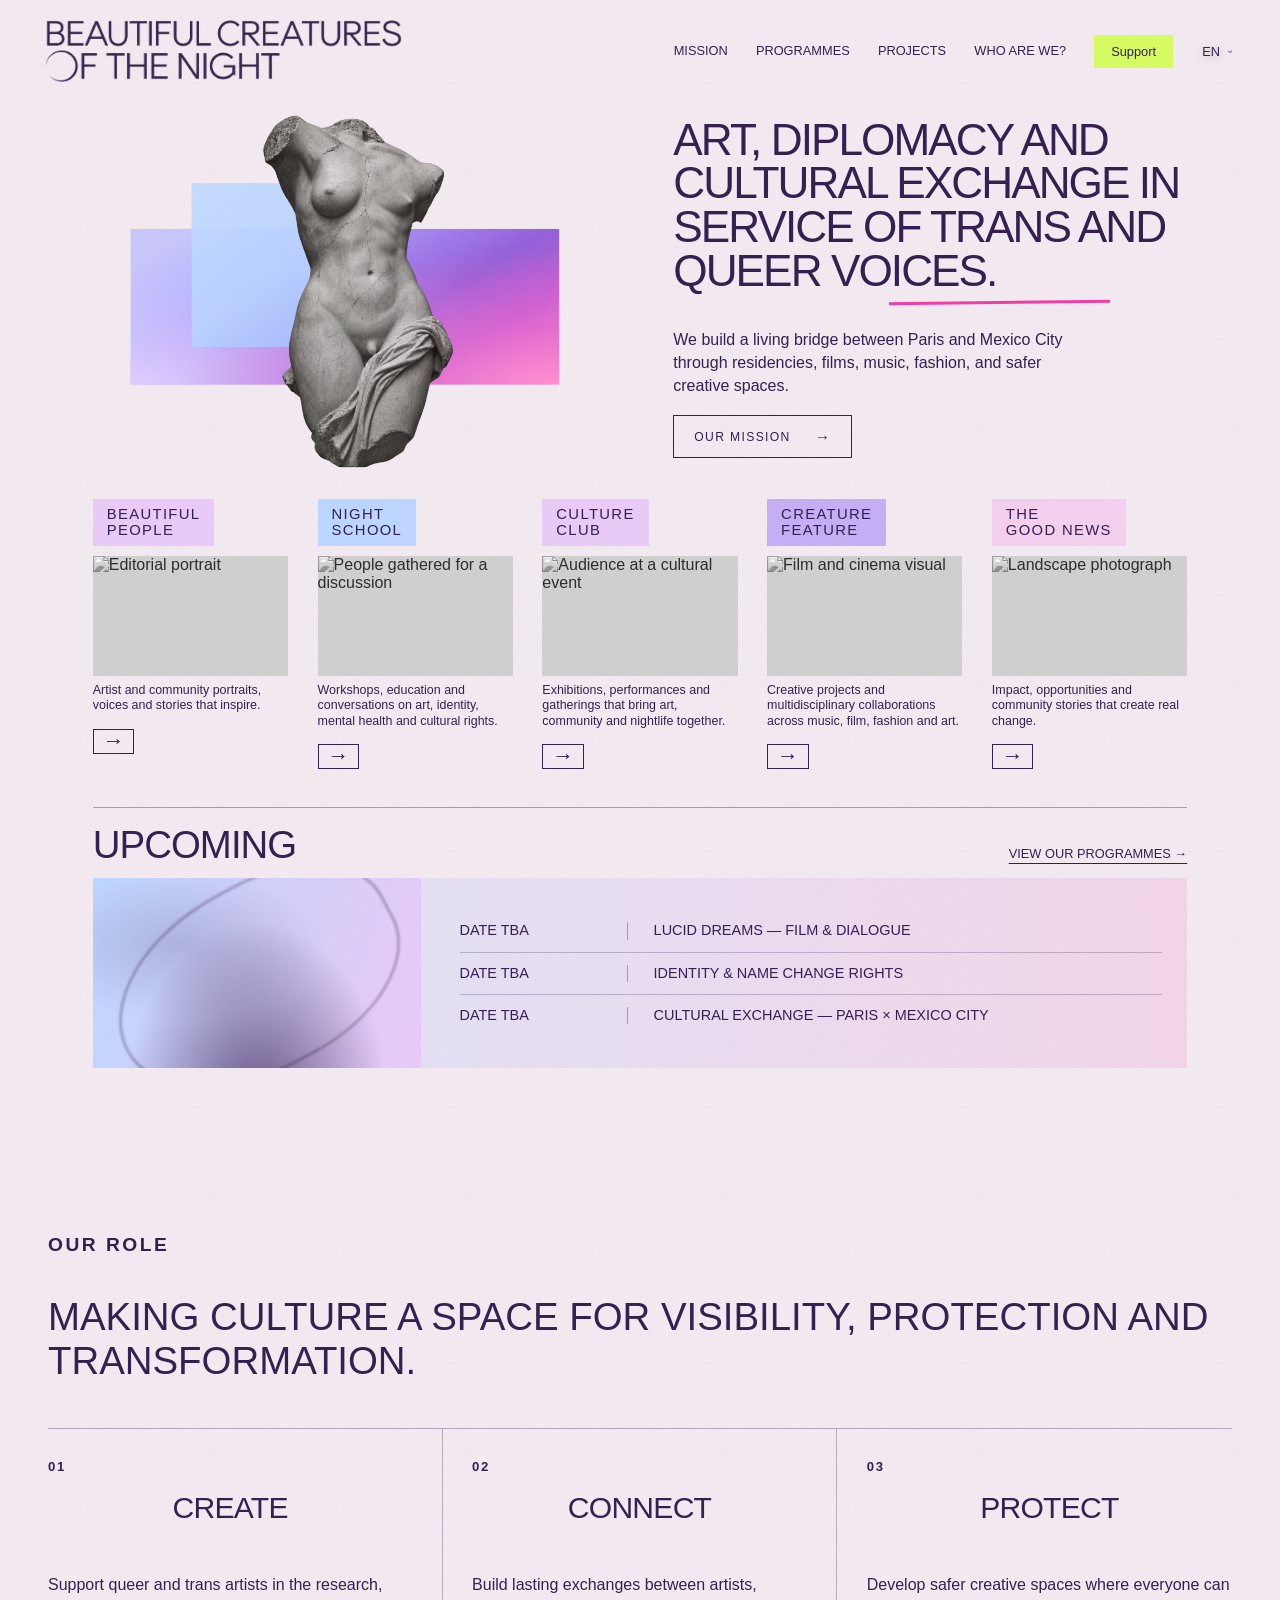
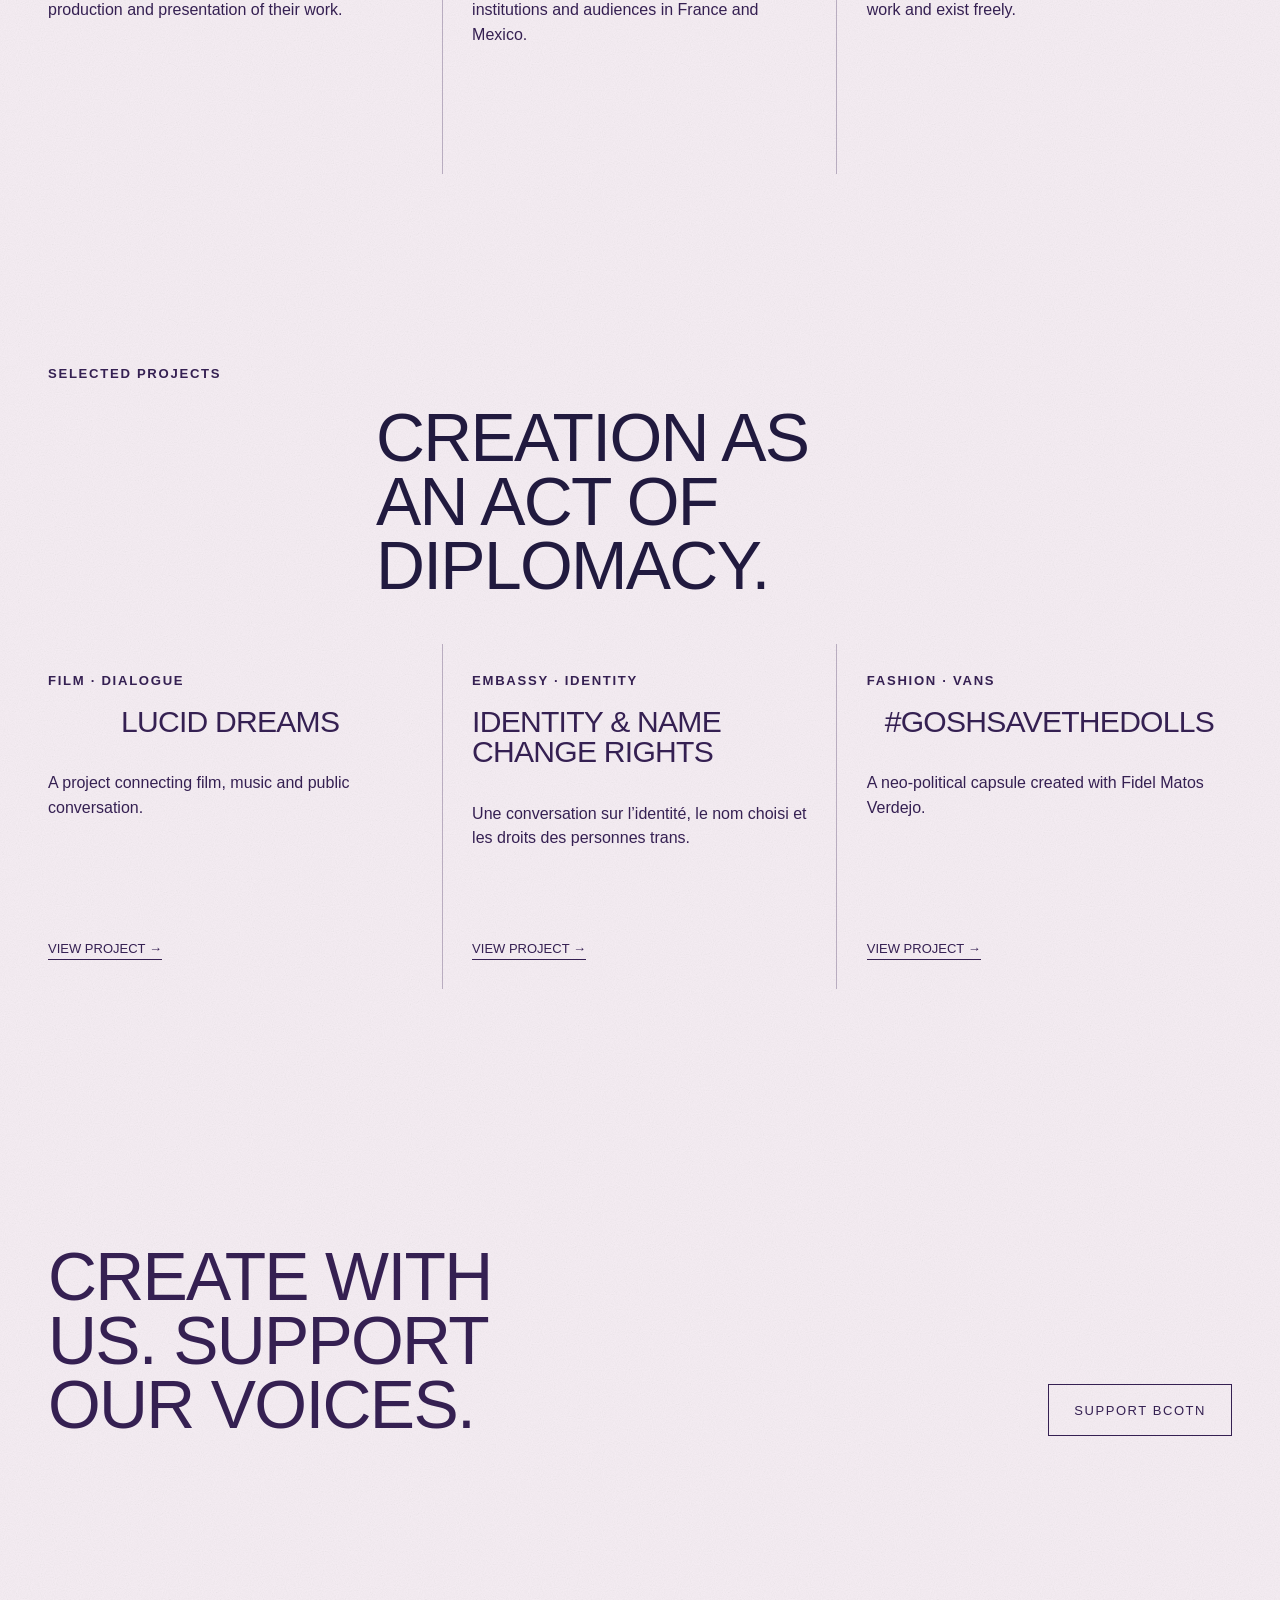
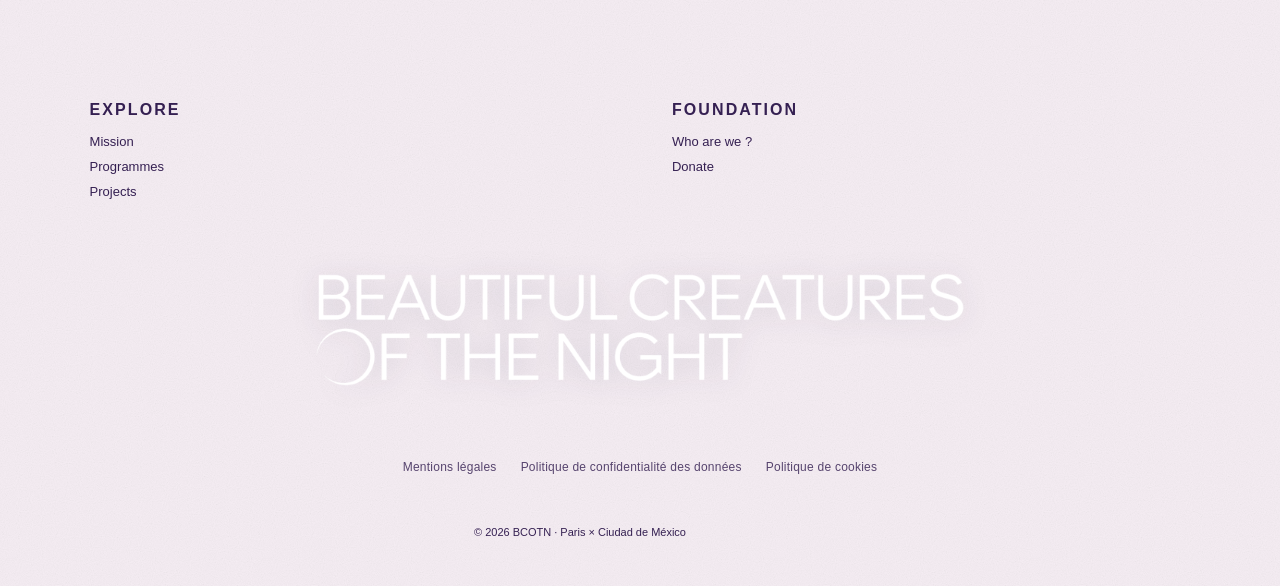
==== index.html @ 4aff0094 "Cache-bust corrected language switcher: index.html" ====
<!doctype html>
<html lang="en">
  <head>
    <meta charset="utf-8" />
    <meta name="viewport" content="width=device-width,initial-scale=1" />
    <title>Beautiful Creatures Of The Night</title>
    <meta
      name="description"
      content="Association culturelle internationale entre Paris et Ciudad de México."
    />
    <link rel="preconnect" href="https://fonts.googleapis.com" />
    <link rel="preconnect" href="https://fonts.gstatic.com" crossorigin />
    <link
      href="https://fonts.googleapis.com/css2?family=Fraunces:opsz,wght@9..144,400;9..144,500&family=Manrope:wght@400;600;700;800&display=swap"
      rel="stylesheet"
    />
    <link rel="stylesheet" href="/style-v3.css" />
    <link rel="stylesheet" href="/header-v4.css" />
    <link rel="stylesheet" href="/layout-v5.css" />
    <link rel="stylesheet" href="/mobile-menu-v10.css" />
    <link rel="stylesheet" href="/mobile-fit-v11.css?v=27" />
    <link rel="stylesheet" href="/typography-v16.css" />
    <link rel="stylesheet" href="/nav-layout-v19.css?v=27" />
    <link rel="stylesheet" href="/hero-type-v20.css" />
    <link rel="stylesheet" href="/selected-serif-v21.css" />
    <link rel="stylesheet" href="/layout-motion-v22.css" />
  <link rel="stylesheet" href="/type-system-v28.css?v=28" /><link rel="stylesheet" href="/responsive-header-v30.css?v=30" /><link rel="stylesheet" href="/institutional-header-v33.css?v=33" /><link rel="stylesheet" href="/final-header-v34.css?v=34" /><link rel="stylesheet" href="/home-halo-v35.css?v=35" /><link rel="stylesheet" href="/identity-v36.css?v=36" /><link rel="stylesheet" href="/pastel-direction-v37.css?v=83" /><link rel="stylesheet" href="/simple-type-v39.css?v=44" />  <link rel="stylesheet" href="/premium-system-v84.css?v=88" />
  <link rel="stylesheet" href="/bcotn-final-unity-v89.css?v=103" /><link rel="stylesheet" href="/homepage-reference-v104.css?v=107" /><link rel="stylesheet" href="/bcotn-home-editorial-v109.css?v=109" />  <link rel="stylesheet" href="/bcotn-shared-reference-v111.css?v=119" />
  </head>
  <body class="page-home">
    <header class="site-header" id="site-content">
      <div class="header-shell">
        <div class="header-top">
          <div class="header-actions">
            <a class="donate header-support" href="/soutenir/">Soutenir</a>
            <div class="language-mount"></div>
          </div>
        </div>
        <div class="header-identity">
          <button class="menu-button" type="button" aria-label="Ouvrir le menu" aria-controls="mobile-menu" aria-expanded="false"><span></span><span></span><span></span></button>
          <a class="brand" href="/" aria-label="Beautiful Creatures Of The Night"><img src="/bcotn-official-logo-v41.png?v=41" alt="Beautiful Creatures Of The Night"></a>
        </div>
        <nav class="links" aria-label="Navigation principale">
          <a href="/mission/">Mission</a>
          <a href="/programmes/">Programmes</a>
          <a href="/projects/">Projets</a>
          <a href="/association/">Who are we?</a>
          <a class="support-nav" href="/soutenir/">Support</a>
        </nav>
      </div>
    </header>
    <nav class="mobile-panel" id="mobile-menu" aria-label="Navigation mobile">
      <a href="/mission/">Mission</a>
      <a href="/programmes/">Programmes</a>
      <a href="/projects/">Projets</a>
      <a href="/association/">Who are we?</a>
      <a class="mobile-support" href="/soutenir/">Soutenir</a>
    </nav>
    <main>
      <section class="hero home-hero">
        <div class="home-hero-visual" aria-hidden="true">
          <img src="/bcotn-torso-original-v101.png" alt="" />
        </div>
        <div class="hero-inner">
          <h1>Art, diplomacy and cultural exchange in service of trans and queer voices.</h1>
          <p>We build a living bridge between Paris and Mexico City through residencies, films, music, fashion, and safer creative spaces.</p>
          <div class="hero-actions"><a class="button" href="/mission/">Our mission <span aria-hidden="true">→</span></a></div>
        </div>
      </section>
      <!-- Editorial homepage features: visual links, not new programme claims -->
      <section class="bcotn-editorial-home" aria-label="Explore Beautiful Creatures Of The Night">
        <div class="bcotn-editorial-grid">
          <article class="bcotn-feature">
            <h2>Beautiful<br>People</h2>
            <img class="bcotn-feature-image" src="https://images.unsplash.com/photo-1534528741775-53994a69daeb?w=800&auto=format&fit=crop&q=85" alt="Editorial portrait" loading="lazy">
            <p>Artist and community portraits, voices and stories that inspire.</p>
            <a class="bcotn-arrow" href="/association/" aria-label="Explore Beautiful People">→</a>
          </article>
          <article class="bcotn-feature">
            <h2>Night<br>School</h2>
            <img class="bcotn-feature-image" src="https://images.unsplash.com/photo-1528605248644-14dd04022da1?w=800&auto=format&fit=crop&q=85" alt="People gathered for a discussion" loading="lazy">
            <p>Workshops, education and conversations on art, identity, mental health and cultural rights.</p>
            <a class="bcotn-arrow" href="/programmes/" aria-label="Explore Night School">→</a>
          </article>
          <article class="bcotn-feature">
            <h2>Culture<br>Club</h2>
            <img class="bcotn-feature-image" src="https://images.unsplash.com/photo-1492684223066-81342ee5ff30?w=800&auto=format&fit=crop&q=85" alt="Audience at a cultural event" loading="lazy">
            <p>Exhibitions, performances and gatherings that bring art, community and nightlife together.</p>
            <a class="bcotn-arrow" href="/programmes/" aria-label="Explore Culture Club">→</a>
          </article>
          <article class="bcotn-feature">
            <h2>Creature<br>Feature</h2>
            <img class="bcotn-feature-image" src="https://images.unsplash.com/photo-1485846234645-a62644f84728?w=800&auto=format&fit=crop&q=85" alt="Film and cinema visual" loading="lazy">
            <p>Creative projects and multidisciplinary collaborations across music, film, fashion and art.</p>
            <a class="bcotn-arrow" href="/projects/" aria-label="Explore Creature Feature">→</a>
          </article>
          <article class="bcotn-feature">
            <h2>The<br>Good News</h2>
            <img class="bcotn-feature-image" src="https://images.unsplash.com/photo-1500534623283-312aade485b7?w=800&auto=format&fit=crop&q=85" alt="Landscape photograph" loading="lazy">
            <p>Impact, opportunities and community stories that create real change.</p>
            <a class="bcotn-arrow" href="/mission/" aria-label="Explore The Good News">→</a>
          </article>
        </div>
        <!-- No unconfirmed event dates are published as factual calendar entries. -->
        <section class="bcotn-upcoming" aria-label="Upcoming calendar">
          <div class="bcotn-upcoming-header">
            <h2>Upcoming</h2>
            <a href="/programmes/">View our programmes →</a>
          </div>
          <div class="bcotn-upcoming-body">
            <div class="bcotn-upcoming-art" role="img" aria-label="Abstract lavender and blue editorial artwork"></div>
            <div class="bcotn-upcoming-list">
              <div class="bcotn-upcoming-row"><span class="bcotn-upcoming-date">Date TBA</span><span>Lucid Dreams — Film &amp; Dialogue</span></div>
              <div class="bcotn-upcoming-row"><span class="bcotn-upcoming-date">Date TBA</span><span>Identity &amp; Name Change Rights</span></div>
              <div class="bcotn-upcoming-row"><span class="bcotn-upcoming-date">Date TBA</span><span>Cultural Exchange — Paris × Mexico City</span></div>
            </div>
          </div>
        </section>
      </section>
      <section class="section alt" id="journal">
        <div class="wrap">
          <div class="kicker">Our role</div>
          <p class="intro">Making culture a space for visibility, protection and transformation.</p>
          <div class="grid">
            <article class="card">
              <span class="num">01</span>
              <h2>Create</h2>
              <p>Support queer and trans artists in the research, production and presentation of their work.</p>
            </article>
            <article class="card">
              <span class="num">02</span>
              <h2>Connect</h2>
              <p>Build lasting exchanges between artists, institutions and audiences in France and Mexico.</p>
            </article>
            <article class="card">
              <span class="num">03</span>
              <h2>Protect</h2>
              <p>Develop safer creative spaces where everyone can work and exist freely.</p>
            </article>
          </div>
        </div>
      </section>
      <section class="section">
        <div class="wrap">
          <div class="kicker">Projets sélectionnés</div>
          <h2 class="section-title">La création comme acte diplomatique.</h2>
          <div class="grid">
            <article class="card">
              <span class="num">FILM · DIALOGUE</span>
              <h3>Lucid Dreams</h3>
              <p>Un projet reliant cinéma, musique et conversation publique.</p>
              <a class="text-link" href="/projects/#lucid-dreams"
                >Voir le projet →</a
              >
            </article>
            <article class="card">
              <span class="num">AMBASSADE · IDENTITÉ</span>
              <h3>Identity & Name Change Rights</h3>
              <p>
                Une conversation sur l’identité, le nom choisi et les droits des
                personnes trans.
              </p>
              <a class="text-link" href="/projects/#identity"
                >Voir le projet →</a
              >
            </article>
            <article class="card">
              <span class="num">MODE · VANS</span>
              <h3>#GOSHSAVETHEDOLLS</h3>
              <p>Une capsule néo-politique créée avec Fidel Matos Verdejo.</p>
              <a class="text-link" href="/projects/#vans">Voir le projet →</a>
            </article>
          </div>
        </div>
      </section>
      <section class="cta">
        <h2>Créer avec nous. Soutenir nos voix.</h2>
        <a class="button" href="/soutenir/">Soutenir BCOTN</a>
      </section>
    </main>
    <footer class="footer">
      <div class="footer-grid">
        <div>
          <h3>Explorer</h3>
          <a href="/mission/">Mission</a><a href="/programmes/">Programmes</a
          ><a href="/projects/">Projets</a>
        </div>
        <div>
          <h3>Association</h3>
          <a href="/association/">Qui nous sommes</a
          ><a href="/soutenir/">Faire un don</a>
        </div>
      </div>
      
      
      
      
    <div class="footer-logo"><img src="/bcotn-official-logo-v41.png?v=41" alt="Beautiful Creatures Of The Night"></div>
      <div class="footer-legal-links">
        <a href="/legal/mentions-legales/">Mentions légales</a>
        <a href="/legal/confidentialite/">Politique de confidentialité des données</a>
        <a href="/legal/cookies/">Politique de cookies</a>
      </div>
      <div class="legal">© 2026 BCOTN · Paris × Ciudad de México</div></footer>
    <script src="/script.js?v=120"></script>
  </body>
</html>
---- style-v3.css ----
:root{--night:#15132f;--indigo:#2d2b7f;--blue:#4d5ac2;--plum:#8f328d;--pink:#d65ab0;--cyan:#58b8d6;--lav:#e6dceb;--white:#fff;--display:"Fraunces",serif;--body:"Manrope",sans-serif}*{box-sizing:border-box}html{scroll-behavior:smooth}body{margin:0;color:var(--night);background:var(--white);font-family:var(--body)}a{color:inherit;text-decoration:none}img{max-width:100%;display:block}.site-header{height:92px;position:sticky;top:0;z-index:50;background:rgba(21,19,47,.97);color:var(--lav);border-bottom:1px solid rgba(230,220,235,.16);backdrop-filter:blur(16px)}.nav{height:100%;max-width:1240px;margin:auto;padding:0 28px;display:flex;align-items:center;gap:30px}.brand{display:flex;align-items:center;margin-right:auto}.brand img{width:270px;max-height:54px;object-fit:contain;object-position:left center}.links{display:flex;align-items:center;gap:26px}.links a{font-size:13px;font-weight:700}.links a:hover,.links a[aria-current=page]{color:var(--cyan)}.donate{background:var(--pink);color:var(--night)!important;padding:13px 18px;border-radius:5px}.menu-button{display:none;border:1px solid var(--lav);background:transparent;color:var(--lav);font:700 12px var(--body);padding:10px 13px}.hero{min-height:570px;padding:105px 28px;display:grid;align-items:center;color:white;overflow:hidden;position:relative;background:linear-gradient(120deg,rgba(21,19,47,.97),rgba(45,43,127,.88) 52%,rgba(143,50,141,.78)),radial-gradient(circle at 82% 20%,var(--pink),transparent 40%)}.hero:after{content:"";position:absolute;width:620px;height:620px;border:100px solid rgba(88,184,214,.12);border-radius:50%;right:-250px;top:-190px}.hero-inner,.wrap{max-width:1160px;width:100%;margin:auto;position:relative;z-index:2}.kicker{font-size:12px;font-weight:800;letter-spacing:.16em;text-transform:uppercase;color:var(--cyan);margin-bottom:24px}.hero h1,.page-hero h1{font:500 clamp(54px,7vw,96px)/.94 var(--display);letter-spacing:-.05em;margin:0;max-width:930px}.hero p,.page-hero p{font-size:19px;line-height:1.6;max-width:680px;margin:26px 0 0}.hero-actions{display:flex;gap:12px;flex-wrap:wrap;margin-top:35px}.button{display:inline-block;background:var(--pink);color:var(--night);padding:15px 20px;border-radius:5px;font-size:13px;font-weight:800}.button.secondary{background:transparent;color:white;border:1px solid rgba(255,255,255,.6)}.page-hero{padding:95px 28px 78px;background:var(--lav)}.page-hero .kicker{color:var(--plum)}.page-hero h1{color:var(--indigo);max-width:1000px}.section{padding:90px 28px}.section.alt{background:var(--lav)}.section.night{background:var(--night);color:var(--lav)}.section.pink{background:var(--pink)}.section-title{font:500 clamp(40px,5vw,68px)/1 var(--display);letter-spacing:-.04em;margin:0 0 28px}.intro{font:500 clamp(25px,3vw,40px)/1.15 var(--display);max-width:860px}.body-copy{max-width:760px;font-size:16px;line-height:1.8}.grid{display:grid;grid-template-columns:repeat(3,1fr);gap:22px;margin-top:46px}.card{padding:30px;background:white;border:1px solid rgba(21,19,47,.15);min-height:260px}.night .card{background:var(--indigo);border-color:rgba(230,220,235,.2)}.card .num{font:700 12px var(--body);color:var(--pink);letter-spacing:.13em}.card h2,.card h3{font:500 34px/1.02 var(--display);margin:18px 0}.card p{line-height:1.65;font-size:14px}.text-link{display:inline-block;margin-top:18px;color:var(--indigo);font-size:13px;font-weight:800;text-decoration:underline;text-underline-offset:5px}.night .text-link{color:var(--cyan)}.split{display:grid;grid-template-columns:1fr 1fr;gap:70px;align-items:start}.facts{border-top:1px solid var(--night)}.fact{display:grid;grid-template-columns:120px 1fr;gap:25px;padding:24px 0;border-bottom:1px solid var(--night)}.fact strong{color:var(--plum)}.project-list{display:grid;gap:28px;margin-top:45px}.project-row{display:grid;grid-template-columns:1fr 1.2fr;background:var(--lav);min-height:330px}.project-art{padding:36px;display:flex;align-items:flex-end;font:500 clamp(40px,5vw,68px)/.86 var(--display);color:white;background:linear-gradient(140deg,var(--indigo),var(--plum))}.project-row:nth-child(2) .project-art{background:linear-gradient(140deg,var(--cyan),var(--blue))}.project-row:nth-child(3) .project-art{background:linear-gradient(140deg,var(--pink),var(--plum))}.project-copy{padding:42px}.project-copy h2{font:500 42px/1 var(--display);margin:12px 0 20px}.meta{font-size:11px;font-weight:800;letter-spacing:.13em;color:var(--plum)}.gallery{columns:2;column-gap:18px;margin-top:40px}.gallery img{width:100%;margin:0 0 18px;break-inside:avoid}.letter{max-width:800px;margin:auto}.letter p{font:400 19px/1.75 var(--display)}.cta{padding:70px 28px;background:var(--cyan);text-align:center}.cta h2{font:500 clamp(38px,5vw,68px)/1 var(--display);margin:0 0 25px}.footer{background:var(--indigo);color:var(--lav);padding:64px 28px 28px}.footer-grid{max-width:1160px;margin:auto;display:grid;grid-template-columns:1.5fr 1fr 1fr;gap:50px}.footer-logo{font:500 38px/.95 var(--display)}.footer h3{color:var(--cyan);font-size:15px}.footer a{display:block;margin:10px 0;font-size:13px}.legal{max-width:1160px;margin:55px auto 0;padding-top:20px;border-top:1px solid rgba(230,220,235,.2);font-size:11px}.video{width:100%;aspect-ratio:16/9;border:0;margin-top:30px}.values{font:500 clamp(44px,6vw,82px)/.98 var(--display);letter-spacing:-.04em}.seal{width:260px;margin:auto}.contact-box{padding:35px;background:var(--lav);margin-top:35px}.contact-box a{text-decoration:underline}.mobile-panel{display:none}
@media(max-width:900px){.brand img{width:220px}.links{gap:15px}.links a{font-size:11px}.grid{grid-template-columns:1fr 1fr}.split{gap:35px}.project-row{grid-template-columns:1fr}}
@media(max-width:720px){.site-header{height:78px}.nav{padding:0 18px}.brand img{width:205px}.links{display:none}.menu-button{display:block}.mobile-panel.open{display:flex;position:fixed;top:78px;left:0;right:0;background:var(--night);color:var(--lav);padding:25px;flex-direction:column;gap:20px;z-index:49}.mobile-panel a{font-weight:700}.hero,.page-hero,.section{padding-left:20px;padding-right:20px}.hero h1,.page-hero h1{font-size:51px}.grid,.split,.footer-grid{grid-template-columns:1fr}.project-copy{padding:28px}.gallery{columns:1}.fact{grid-template-columns:90px 1fr}.footer-grid{gap:28px}.footer-logo{font-size:32px}}
.language{position:relative;flex:0 0 auto}.lang-toggle{width:43px;height:43px;border:1px solid rgba(230,220,235,.75);border-radius:50%;background:transparent;color:var(--lav);font:800 11px var(--body);cursor:pointer}.lang-toggle:hover{background:var(--lav);color:var(--night)}.lang-menu{display:none;position:absolute;right:0;top:50px;min-width:80px;padding:6px;background:var(--night);border:1px solid rgba(230,220,235,.25)}.lang-menu.open{display:block}.lang-menu button{display:block;width:100%;padding:9px;border:0;background:transparent;color:var(--lav);font:700 11px var(--body);text-align:left;cursor:pointer}.lang-menu button:hover,.lang-menu button.active{background:var(--lav);color:var(--night)}
.brand img{width:360px;max-height:68px;mix-blend-mode:screen}.brand{min-width:360px}@media(max-width:1050px){.brand,.brand img{min-width:0;width:270px}.links{gap:18px}}@media(max-width:720px){.brand,.brand img{width:245px}.nav{gap:14px}}@media(max-width:480px){.brand,.brand img{width:210px}.lang-toggle{width:39px;height:39px}}
.site-header{height:108px}.brand{width:440px;min-width:440px;display:flex;flex-direction:column;align-items:flex-start;justify-content:center;gap:5px}.brand img{width:440px;max-height:62px;mix-blend-mode:normal;object-fit:contain;object-position:left center}.brand:after{content:"Independent cultural association · Paris × Mexico City";color:var(--cyan);font:700 9px/1.1 var(--body);letter-spacing:.105em;text-transform:uppercase;white-space:nowrap}html[lang="fr"] .brand:after{content:"Association culturelle indépendante · Paris × Ciudad de México"}html[lang="es"] .brand:after{content:"Asociación cultural independiente · París × Ciudad de México"}@media(max-width:1120px){.brand,.brand img{width:350px;min-width:350px}.links{gap:15px}.links a{font-size:11px}.brand:after{font-size:7.5px}}@media(max-width:720px){.site-header{height:94px}.brand,.brand img{width:265px;min-width:0}.brand:after{font-size:6.5px;letter-spacing:.06em}.mobile-panel.open{top:94px}}@media(max-width:480px){.brand,.brand img{width:215px}.brand:after{max-width:215px;white-space:normal;line-height:1.25}.nav{padding:0 12px;gap:10px}}
---- header-v4.css ----
.site-header{height:132px}
.brand{width:570px;min-width:570px;gap:7px}
.brand img{width:570px;max-height:84px}
.brand:after{font-size:9.5px;letter-spacing:.115em}
@media(max-width:1240px){.brand,.brand img{width:490px;min-width:490px}.links{gap:13px}.links a{font-size:10.5px}}
@media(max-width:1080px){.brand,.brand img{width:390px;min-width:390px}.brand:after{font-size:7px;letter-spacing:.075em}}
@media(max-width:720px){.site-header{height:102px}.brand,.brand img{width:280px;min-width:0}.brand img{max-height:67px}.brand:after{font-size:6.5px}.mobile-panel.open{top:102px}}
@media(max-width:480px){.brand,.brand img{width:225px}.brand:after{max-width:225px;font-size:6px}}
---- layout-v5.css ----
/* Precise editorial line lengths on desktop; natural wrapping remains on mobile. */
@media(min-width:1101px){
  .home-hero h1{max-width:1160px;font-size:72px;line-height:.98}
  .association-hero h1{max-width:1160px;font-size:58px;white-space:nowrap}
  .projects-hero h1{max-width:1160px;font-size:78px;white-space:nowrap}
  .association-hero p,.projects-hero p{max-width:1160px;font-size:17px;white-space:nowrap}
}
@media(min-width:721px) and (max-width:1100px){
  .home-hero h1{max-width:900px;font-size:60px}
  .association-hero h1{font-size:47px;white-space:nowrap}
  .projects-hero h1{font-size:60px}
  .association-hero p,.projects-hero p{max-width:900px;font-size:16px}
}
---- mobile-menu-v10.css ----
@media(max-width:720px){
  .menu-button{display:none!important}
  .brand{cursor:pointer;-webkit-tap-highlight-color:transparent}
  .brand:focus-visible{outline:2px solid var(--cyan);outline-offset:5px}
  .nav{justify-content:space-between}
  .language{margin-left:auto}
  .mobile-panel.open{display:flex}
}
---- mobile-fit-v11.css ----
.brand{width:360px;min-width:360px;gap:0}
.brand img{width:330px;height:auto;max-height:none;object-fit:contain;object-position:left center}
.brand:after{display:block;width:330px;max-width:none;margin-top:4px;text-align:justify;text-align-last:justify;white-space:nowrap}
@media(max-width:720px){
  html,body{max-width:100%;overflow-x:hidden}
  .site-header{height:126px}
  .nav{position:relative;padding:0 10px;gap:0}
  .brand{width:calc(100vw - 56px);max-width:none;min-width:0}
  .brand img{width:min(330px,calc(100vw - 70px));max-width:none;min-width:0}
  .brand{gap:0;padding-right:4px}
  .brand img{height:auto;max-height:none;object-fit:contain;object-position:left center}
  .brand:after{width:min(330px,calc(100vw - 70px));max-width:none;margin-top:3px;font-size:clamp(7.2px,2.25vw,8.8px);letter-spacing:.01em;line-height:1.1;text-align:justify;text-align-last:justify;white-space:nowrap}
  .language{position:absolute;right:10px;top:auto;bottom:12px;margin:0;transform:none}
  .lang-toggle{width:auto;height:30px;padding:0 7px;border-color:rgba(230,220,235,.28);border-radius:4px;background:rgba(230,220,235,.05);color:rgba(230,220,235,.82);font-size:9px;letter-spacing:.08em;box-shadow:none}
  .lang-toggle:after{content:"⌄";display:inline-block;margin-left:3px;font-size:9px;line-height:1;opacity:.55;transform:translateY(-1px)}
  .lang-toggle:hover,.lang-toggle:focus-visible{background:rgba(230,220,235,.1);color:var(--lav);border-color:rgba(230,220,235,.45)}
  .lang-menu{top:36px;min-width:62px;border-color:rgba(230,220,235,.18);border-radius:4px;box-shadow:0 12px 28px rgba(0,0,0,.22)}
  .lang-menu button{text-align:center;font-size:10px}
  .mobile-panel.open{top:126px;padding:28px 22px;gap:0;border-top:1px solid rgba(230,220,235,.14)}
  .mobile-panel a{padding:15px 0;border-bottom:1px solid rgba(230,220,235,.12);font-size:14px}
  .hero{min-height:auto;padding-top:72px;padding-bottom:78px}
  .page-hero{padding-top:70px;padding-bottom:62px}
  .hero h1,.page-hero h1,.association-hero h1,.projects-hero h1{max-width:100%;font-size:clamp(42px,12.5vw,56px);line-height:.96;letter-spacing:-.045em;white-space:normal;overflow-wrap:break-word}
  .hero p,.page-hero p,.association-hero p,.projects-hero p{max-width:100%;font-size:17px;line-height:1.55;white-space:normal}
  .section{padding-top:68px;padding-bottom:68px}
  .section-title{font-size:clamp(40px,12vw,56px);line-height:1.02}
  .intro{font-size:clamp(25px,7.5vw,34px);line-height:1.16}
  .body-copy{max-width:100%;font-size:16px;line-height:1.7}
  .grid{grid-template-columns:1fr;gap:15px;margin-top:34px}
  .card{min-height:auto;padding:25px}
  .card h2,.card h3{font-size:31px}
  .values{font-size:clamp(38px,11vw,54px);line-height:1.02;overflow-wrap:break-word}
  .project-art{font-size:clamp(39px,12vw,54px);min-height:260px}
  .project-copy h2{font-size:38px;overflow-wrap:anywhere}
  .cta{padding:58px 20px}
  .cta h2{font-size:clamp(36px,10vw,48px)}
  .button{max-width:100%;padding:14px 17px;text-align:center;white-space:normal}
  .footer{padding-left:20px;padding-right:20px}
  .footer-logo{font-size:34px}
  .team-intro .section-title{font-size:clamp(48px,14vw,64px)}
  .team-intro p{font-size:15px;line-height:1.65}
  .team-card{min-height:330px}
  .definitions-words{font-size:clamp(34px,10vw,48px);overflow-wrap:break-word}
  .profile-copy h1{font-size:clamp(62px,18vw,86px)}
  .profile-bio{font-size:20px;line-height:1.55}
  .definition-entry h2{font-size:clamp(42px,13vw,58px)}
  .definition-intro{font-size:19px;line-height:1.6}
}
@media(max-width:380px){
  .site-header{height:132px}
  .brand{width:calc(100vw - 52px)}
  .brand img{width:min(300px,calc(100vw - 66px))}
  .brand:after{width:min(300px,calc(100vw - 66px));max-width:none;margin-top:3px;font-size:7.2px;letter-spacing:0}
  .language{bottom:11px}
  .mobile-panel.open{top:132px}
  .lang-toggle{height:28px;padding:0 6px}
  .hero h1,.page-hero h1,.association-hero h1,.projects-hero h1{font-size:clamp(38px,12vw,46px)}
}
---- typography-v16.css ----
:root{--display:"Manrope",Arial,sans-serif}

/* Display typography now follows the strong geometric construction of the BCOTN wordmark. */
h1,h2,h3,
.section-title,
.intro,
.values,
.project-art,
.project-copy h2,
.cta h2,
.footer-logo,
.team-monogram,
.team-card h3,
.definitions-words,
.profile-initial,
.profile-copy h1,
.definition-entry h2{
  font-family:var(--display);
  font-weight:800;
}

/* Editorial text keeps the same family at a lighter weight for readability. */
.letter p,
.profile-bio,
.definition-intro{
  font-family:var(--display);
  font-weight:400;
}
---- nav-layout-v19.css ----
/* Stronger editorial menu treatment; the established BCOTN colours stay unchanged. */
.site-header,.mobile-panel{background:#1b1a32}

@media(min-width:721px){
  .site-header{height:142px}
  .nav{position:relative;display:block;width:100%;max-width:1600px;padding:0 26px}
  .brand{position:absolute;left:50%;top:50%;width:410px;min-width:410px;margin:0;transform:translate(-50%,-50%)}
  .brand img,.brand:after{width:390px}
  .brand:after{margin-top:4px}
  .links{display:contents}
  .links a{position:absolute;top:50%;margin:0;white-space:nowrap;transform:translateY(-50%);font-size:12px;font-weight:800;letter-spacing:.065em;text-transform:uppercase}
  .links a:nth-child(1){right:calc(50% + 338px)}
  .links a:nth-child(2){right:calc(50% + 218px)}
  .links a:nth-child(3){left:calc(50% + 218px)}
  .links a:nth-child(4){left:calc(50% + 318px)}
  .links a:nth-child(5){right:76px;letter-spacing:.035em}
  .language{position:absolute;right:24px;top:50%;transform:translateY(-50%)}
}

@media(min-width:721px) and (max-width:1220px){
  .site-header{height:132px}
  .brand{width:330px;min-width:330px}
  .brand img,.brand:after{width:318px}
  .brand:after{font-size:7px;letter-spacing:.01em}
  .links a{font-size:10.5px;letter-spacing:.045em}
  .links a:nth-child(1){right:calc(50% + 282px)}
  .links a:nth-child(2){right:calc(50% + 174px)}
  .links a:nth-child(3){left:calc(50% + 174px)}
  .links a:nth-child(4){left:calc(50% + 260px)}
  .links a:nth-child(5){right:64px;padding:11px 12px}
  .language{right:16px}
}

@media(min-width:721px) and (max-width:1040px){.links a:nth-child(5){display:none}}

@media(min-width:721px) and (max-width:900px){
  .brand{width:280px;min-width:280px}
  .brand img,.brand:after{width:270px}
  .links a{font-size:9.5px;letter-spacing:.025em}
  .links a:nth-child(1){right:calc(50% + 240px)}
  .links a:nth-child(2){right:calc(50% + 147px)}
  .links a:nth-child(3){left:calc(50% + 147px)}
  .links a:nth-child(4){left:calc(50% + 222px)}
}
---- hero-type-v20.css ----
/* Homepage statement: same dense geometric voice as the BCOTN wordmark. */
.home-hero h1{
  max-width:1160px;
  font-family:"Manrope",Arial,sans-serif;
  font-size:clamp(48px,3.9vw,58px);
  font-weight:800;
  line-height:.94;
  letter-spacing:-.055em;
  text-transform:uppercase;
}

@media(max-width:720px){
  .home-hero h1{
    font-size:clamp(39px,11vw,52px);
    line-height:.95;
    letter-spacing:-.05em;
  }
}
---- selected-serif-v21.css ----
/* Selected editorial titles use the serif voice from the BCOTN reference. */
.page-home .section.alt .card h2,
.page-home .section:not(.alt) .card h3,
.page-mission .section-title,
.page-programmes .page-hero h1,
.page-programmes .card h2,
.page-programmes .section-title,
.page-programmes .cta h2{
  font-family:"Fraunces",Georgia,serif;
  font-weight:500;
  letter-spacing:-.04em;
}
---- layout-motion-v22.css ----
/* Motion and responsive type refinements requested for Mission, Association and Home. */
.page-mission .values-marquee{width:100%;overflow:hidden;margin-top:8px}
.page-mission .values-track{display:flex;align-items:center;width:max-content;animation:bcotn-values-right 22s linear infinite;will-change:transform}
.page-mission .values-track span{flex:none;padding-right:.7em;font:800 clamp(44px,6vw,82px)/.98 "Manrope",sans-serif;letter-spacing:-.045em;white-space:nowrap}
@keyframes bcotn-values-right{from{transform:translateX(-50%)}to{transform:translateX(0)}}
.page-mission .cta h2{max-width:none;margin-left:auto;margin-right:auto;font-size:clamp(15px,4vw,56px);line-height:1;letter-spacing:-.045em;white-space:nowrap}
.page-association .association-hero h1{max-width:100%;font-size:clamp(34px,3.88vw,53px);white-space:nowrap;overflow-wrap:normal}
.page-home .footer-grid{grid-template-columns:repeat(2,minmax(0,1fr))}
.page-home .footer-logo{margin:42px auto 0;text-align:center;text-transform:uppercase;white-space:nowrap;font-size:clamp(18px,3vw,38px);line-height:1;letter-spacing:-.035em}
@media (prefers-reduced-motion:reduce){.page-mission .values-track{animation:none;transform:none}}
@media(max-width:720px){
  .page-mission .section.pink{padding-left:0;padding-right:0}
  .page-mission .section.pink .kicker{padding-left:20px;padding-right:20px}
  .page-mission .values-track span{font-size:clamp(38px,12vw,58px)}
  .page-mission .cta{padding-left:10px;padding-right:10px}
  .page-association .association-hero h1{font-size:clamp(31px,10vw,51px);white-space:normal;overflow-wrap:normal}
  .page-home .footer-grid{grid-template-columns:1fr 1fr}
  .page-home .footer-logo{font-size:clamp(14px,4.7vw,24px)}
}
---- type-system-v28.css ----
/* BCOTN typographic system — the homepage is the reference. */

/* Institutional display voice: bold, geometric and direct. */
.page-hero h1,
.association-hero h1,
.projects-hero h1,
.profile-copy h1,
.section-title,
.cta h2,
.intro,
.values,
.definitions-words {
  font-family:"Manrope",Arial,sans-serif;
  font-weight:800;
}

/* Editorial voice: projects, people, programmes and definition entries. */
.card h2,
.card h3,
.project-copy h2,
.team-card h3,
.definition-entry h2,
.letter p {
  font-family:"Fraunces",Georgia,serif;
  font-weight:500;
  letter-spacing:-.04em;
}

/* Previously approved editorial exceptions remain part of the system. */
.page-mission .section-title,
.page-programmes .card h2,
.page-programmes .section-title,
.page-programmes .cta h2 {
  font-family:"Fraunces",Georgia,serif;
  font-weight:500;
  letter-spacing:-.04em;
}

/* Reading and interface text consistently use the homepage body voice. */
body,
.body-copy,
.card p,
.project-copy p,
.profile-bio,
.definition-intro,
.definition-entry p,
.links a,
.mobile-panel a,
.button,
.kicker,
.meta {
  font-family:"Manrope",Arial,sans-serif;
}
---- responsive-header-v30.css ----
/* Responsive header: switch to the compact navigation before desktop items collide. */
html[lang="en"] .brand:after{
  content:"Independent cultural foundation · Paris × Mexico City";
}

@media(max-width:1120px){
  .site-header{height:126px}
  .nav{
    position:relative;
    display:flex;
    width:100%;
    max-width:none;
    height:100%;
    padding:0 18px;
    align-items:center;
    gap:0;
  }
  .brand{
    position:static;
    left:auto;
    top:auto;
    width:min(430px,calc(100vw - 110px));
    min-width:0;
    max-width:none;
    margin:0 auto 0 0;
    padding:0;
    gap:0;
    transform:none;
    align-items:flex-start;
    justify-content:center;
  }
  .brand img,
  .brand:after{
    width:min(430px,calc(100vw - 110px));
    max-width:none;
  }
  .brand img{
    height:auto;
    max-height:none;
    object-fit:contain;
    object-position:left center;
  }
  .brand:after{
    margin-top:4px;
    font-size:clamp(7px,1.25vw,9px);
    line-height:1.1;
    letter-spacing:.01em;
    text-align:justify;
    text-align-last:justify;
    white-space:nowrap;
  }
  .links{display:none!important}
  .menu-button{display:none!important}
  .language{
    position:absolute;
    right:18px;
    top:auto;
    bottom:14px;
    margin:0;
    transform:none;
  }
  .lang-toggle{
    width:auto;
    height:30px;
    padding:0 8px;
    border-color:rgba(230,220,235,.28);
    border-radius:4px;
    background:rgba(230,220,235,.05);
    color:rgba(230,220,235,.85);
    font-size:9px;
    letter-spacing:.08em;
  }
  .lang-toggle:after{
    content:"⌄";
    display:inline-block;
    margin-left:4px;
    opacity:.55;
    transform:translateY(-1px);
  }
  .lang-menu{top:36px;min-width:64px}
  .mobile-panel.open{
    position:fixed;
    inset:126px 0 0;
    z-index:49;
    display:flex;
    min-height:calc(100dvh - 126px);
    padding:34px 24px;
    background:#1b1a32;
    color:var(--lav);
    flex-direction:column;
    justify-content:center;
    gap:0;
    border-top:1px solid rgba(230,220,235,.14);
    overflow-y:auto;
  }
  .mobile-panel a{
    display:block;
    padding:14px 0;
    border-bottom:1px solid rgba(230,220,235,.13);
    font-size:clamp(26px,5vw,38px);
    font-weight:800;
    line-height:1;
    letter-spacing:-.035em;
    text-transform:uppercase;
  }
}

@media(max-width:480px){
  .nav{padding:0 12px}
  .brand,
  .brand img,
  .brand:after{width:calc(100vw - 78px)}
  .brand:after{font-size:clamp(6.3px,1.85vw,7.4px)}
  .language{right:10px;bottom:12px}
}
---- institutional-header-v33.css ----
/* BCOTN institutional header — layout only; the existing identity remains untouched. */
.site-header{
  position:sticky;
  top:0;
  z-index:100;
  width:100%;
  height:246px;
  overflow:visible;
  background:#1b1a32;
  color:var(--lav);
  border-bottom:1px solid rgba(230,220,235,.16);
  box-shadow:none;
  transition:height .38s cubic-bezier(.22,.61,.36,1),box-shadow .38s ease;
}
.header-shell{
  position:relative;
  width:100%;
  height:100%;
  display:grid;
  grid-template-rows:38px 142px 66px;
  transition:grid-template-rows .38s cubic-bezier(.22,.61,.36,1);
}
.header-top{
  position:relative;
  width:100%;
  max-width:1320px;
  margin:0 auto;
  padding:0 32px;
}
.header-actions{
  position:absolute;
  top:0;
  right:32px;
  height:38px;
  display:flex;
  align-items:center;
  gap:0;
  font:700 12px/1 var(--body);
  letter-spacing:.035em;
  text-transform:uppercase;
}
.header-support{
  display:flex!important;
  align-items:center;
  min-height:38px;
  margin:0!important;
  padding:0 16px 0 0!important;
  border:0!important;
  border-radius:0!important;
  background:transparent!important;
  color:var(--lav)!important;
  font:700 12px/1 var(--body)!important;
  letter-spacing:.035em;
}
.header-support:hover,.header-support:focus-visible{color:var(--cyan)!important}
.language-mount{
  position:relative;
  display:flex;
  align-items:center;
  min-height:38px;
  padding-left:16px;
}
.language-mount:before{
  content:"";
  position:absolute;
  left:0;
  top:11px;
  width:1px;
  height:16px;
  background:rgba(230,220,235,.28);
}
.language{position:relative!important;right:auto!important;top:auto!important;bottom:auto!important;margin:0!important;transform:none!important}
.lang-toggle{
  width:auto!important;
  height:38px!important;
  padding:0!important;
  border:0!important;
  border-radius:0!important;
  background:transparent!important;
  color:var(--lav)!important;
  font:800 12px/1 var(--body)!important;
  letter-spacing:.035em!important;
}
.lang-toggle:after{content:"⌄";display:inline-block;margin-left:6px;font-size:10px;opacity:.72;transform:translateY(-1px)}
.lang-toggle:hover,.lang-toggle:focus-visible{color:var(--cyan)!important}
.lang-menu{
  top:36px!important;
  right:0!important;
  min-width:70px!important;
  padding:5px!important;
  border:1px solid rgba(230,220,235,.2)!important;
  border-radius:0!important;
  background:#1b1a32!important;
  box-shadow:0 14px 30px rgba(0,0,0,.24)!important;
}
.header-identity{position:relative;display:flex;align-items:center;justify-content:center;min-width:0}
.brand{
  position:relative!important;
  left:auto!important;
  top:auto!important;
  width:460px!important;
  min-width:0!important;
  max-width:calc(100vw - 64px)!important;
  margin:0!important;
  padding:0!important;
  display:flex!important;
  flex-direction:column!important;
  align-items:center!important;
  justify-content:center!important;
  gap:0!important;
  transform:none!important;
}
.brand img{
  width:100%!important;
  height:auto!important;
  max-height:none!important;
  object-fit:contain!important;
  object-position:center!important;
  mix-blend-mode:normal!important;
}
.brand:after{
  width:100%!important;
  max-width:none!important;
  margin:7px 0 0!important;
  color:var(--cyan)!important;
  font:700 9px/1.15 var(--body)!important;
  letter-spacing:.018em!important;
  text-align:justify!important;
  text-align-last:justify!important;
  text-transform:uppercase!important;
  white-space:nowrap!important;
}
.links{
  width:min(78vw,920px);
  height:100%;
  margin:0 auto;
  display:grid!important;
  grid-template-columns:repeat(4,1fr);
  align-items:start;
  gap:clamp(22px,4vw,62px)!important;
  padding:15px 0 26px;
}
.links a{
  position:relative!important;
  left:auto!important;
  right:auto!important;
  top:auto!important;
  margin:0!important;
  transform:none!important;
  display:block;
  color:var(--lav);
  font:800 12px/1.2 var(--body)!important;
  letter-spacing:.045em!important;
  text-align:center;
  text-transform:uppercase;
  white-space:nowrap;
}
.links a:after{content:"";position:absolute;left:50%;right:50%;bottom:-8px;height:1px;background:var(--cyan);transition:left .2s ease,right .2s ease}
.links a:hover,.links a:focus-visible,.links a[aria-current="page"]{color:var(--cyan)}
.links a:hover:after,.links a:focus-visible:after,.links a[aria-current="page"]:after{left:22%;right:22%}
.menu-button{display:none!important}

/* Compact desktop state after scrolling. */
@media(min-width:901px){
  .site-header.is-compact{height:90px;box-shadow:0 10px 34px rgba(12,11,32,.14)}
  .site-header.is-compact .header-shell{grid-template:90px / 250px minmax(460px,1fr) 180px;align-items:center;padding:0 28px}
  .site-header.is-compact .header-top{grid-column:3;grid-row:1;width:100%;height:90px;padding:0}
  .site-header.is-compact .header-actions{right:0;top:26px;height:38px}
  .site-header.is-compact .header-identity{grid-column:1;grid-row:1;justify-content:flex-start}
  .site-header.is-compact .brand{width:230px!important;max-width:230px!important}
  .site-header.is-compact .brand:after{display:none!important}
  .site-header.is-compact .links{grid-column:2;grid-row:1;width:min(100%,650px);padding:0;align-items:center;gap:clamp(14px,2.2vw,36px)!important}
  .site-header.is-compact .links a{font-size:11px!important}
}

/* Mobile and tablet: a compact bar plus a full-screen navigation panel. */
@media(max-width:900px){
  .site-header,.site-header.is-compact{height:84px;transition:none}
  .header-shell,.site-header.is-compact .header-shell{display:block;padding:0;grid-template:none}
  .header-top,.site-header.is-compact .header-top{position:absolute;inset:0;width:100%;height:84px;max-width:none;padding:0;pointer-events:none}
  .header-actions,.site-header.is-compact .header-actions{position:absolute;top:0;right:14px;height:84px;pointer-events:auto}
  .header-support{display:none!important}
  .language-mount{height:84px;min-height:84px;padding:0}
  .language-mount:before{display:none}
  .lang-toggle{min-width:44px!important;height:44px!important;font-size:11px!important}
  .lang-menu{top:62px!important}
  .header-identity,.site-header.is-compact .header-identity{position:relative;width:100%;height:84px;display:flex;align-items:center;justify-content:center}
  .brand,.site-header.is-compact .brand{width:min(300px,calc(100vw - 142px))!important;max-width:none!important}
  .brand:after{display:none!important}
  .links,.site-header.is-compact .links{display:none!important}
  .menu-button{
    position:absolute;
    left:14px;
    top:20px;
    z-index:2;
    width:44px;
    height:44px;
    margin:0;
    padding:0;
    display:flex!important;
    flex-direction:column;
    align-items:center;
    justify-content:center;
    gap:5px;
    border:0!important;
    background:transparent!important;
    color:var(--lav);
  }
  .menu-button span{display:block;width:22px;height:1px;background:currentColor;transition:transform .24s ease,opacity .18s ease}
  .menu-button[aria-expanded="true"] span:nth-child(1){transform:translateY(6px) rotate(45deg)}
  .menu-button[aria-expanded="true"] span:nth-child(2){opacity:0}
  .menu-button[aria-expanded="true"] span:nth-child(3){transform:translateY(-6px) rotate(-45deg)}
  .mobile-panel{
    position:fixed!important;
    inset:84px 0 0!important;
    z-index:99!important;
    display:flex!important;
    min-height:calc(100dvh - 84px)!important;
    padding:clamp(34px,8vh,78px) 28px 32px!important;
    flex-direction:column!important;
    justify-content:center!important;
    gap:0!important;
    overflow-y:auto!important;
    background:#1b1a32!important;
    color:var(--lav)!important;
    border-top:1px solid rgba(230,220,235,.14)!important;
    opacity:0;
    visibility:hidden;
    transform:translateY(-12px);
    pointer-events:none;
    transition:opacity .24s ease,transform .3s cubic-bezier(.22,.61,.36,1),visibility 0s linear .3s;
  }
  .mobile-panel.open{opacity:1;visibility:visible;transform:none;pointer-events:auto;transition-delay:0s}
  .mobile-panel a{
    width:min(100%,620px);
    margin:0 auto;
    padding:15px 2px!important;
    border-bottom:1px solid rgba(230,220,235,.14)!important;
    color:var(--lav);
    font:500 clamp(28px,8vw,48px)/1.05 var(--display)!important;
    letter-spacing:-.025em!important;
    text-transform:none!important;
  }
  .mobile-panel a:hover,.mobile-panel a:focus-visible,.mobile-panel a[aria-current="page"]{color:var(--cyan)}
  .mobile-panel .mobile-support{margin-top:20px;padding-top:20px!important;border-top:0!important;border-bottom:0!important;color:var(--cyan);font:800 12px/1.2 var(--body)!important;letter-spacing:.065em!important;text-transform:uppercase!important}
  body.menu-open{overflow:hidden}
}

@media(max-width:370px){
  .header-actions{right:8px}
  .menu-button{left:8px}
  .brand,.site-header.is-compact .brand{width:calc(100vw - 132px)!important}
  .mobile-panel{padding-left:20px!important;padding-right:20px!important}
}

@media(prefers-reduced-motion:reduce){
  .site-header,.header-shell,.links a:after,.menu-button span,.mobile-panel{transition:none!important}
}
---- final-header-v34.css ----
/* Final BCOTN header: static, compact, and built around the untouched original logo. */
.site-header,
.site-header.is-compact{
  position:static!important;
  top:auto!important;
  width:100%;
  height:auto!important;
  overflow:visible;
  background:#1b1a32;
  color:var(--lav);
  border-bottom:1px solid rgba(230,220,235,.16);
  box-shadow:none!important;
  transition:none!important;
}
.header-shell,
.site-header.is-compact .header-shell{
  position:relative;
  display:block;
  width:100%;
  height:auto;
  padding:18px 28px 17px;
  transition:none!important;
}
.header-top,
.site-header.is-compact .header-top{
  position:absolute;
  z-index:4;
  inset:0 0 auto;
  width:100%;
  max-width:none;
  height:38px;
  margin:0;
  padding:0 28px;
  pointer-events:none;
}
.header-actions,
.site-header.is-compact .header-actions{
  position:absolute;
  top:0;
  right:28px;
  height:38px;
  display:flex;
  align-items:center;
  gap:0;
  pointer-events:auto;
}
.header-support{
  display:flex!important;
  align-items:center;
  min-height:38px;
  margin:0!important;
  padding:0 16px 0 0!important;
  border:0!important;
  border-radius:0!important;
  background:transparent!important;
  color:var(--lav)!important;
  font:700 12px/1 var(--body)!important;
  letter-spacing:.035em!important;
  text-transform:uppercase;
}
.header-support:hover,.header-support:focus-visible{color:var(--cyan)!important}
.language-mount{position:relative;display:flex;align-items:center;min-height:38px;padding-left:16px}
.language-mount:before{content:"";position:absolute;left:0;top:11px;width:1px;height:16px;background:rgba(230,220,235,.28)}
.language{position:relative!important;inset:auto!important;margin:0!important;transform:none!important}
.lang-toggle{
  width:auto!important;
  min-width:0!important;
  height:38px!important;
  padding:0!important;
  border:0!important;
  border-radius:0!important;
  background:transparent!important;
  color:var(--lav)!important;
  font:800 12px/1 var(--body)!important;
  letter-spacing:.035em!important;
}
.lang-toggle:after{content:"⌄";display:inline-block;margin-left:6px;font-size:10px;opacity:.72;transform:translateY(-1px)}
.lang-toggle:hover,.lang-toggle:focus-visible{color:var(--cyan)!important}
.lang-menu{top:36px!important;right:0!important;min-width:70px!important;padding:5px!important;border:1px solid rgba(230,220,235,.2)!important;border-radius:0!important;background:#1b1a32!important;box-shadow:0 14px 30px rgba(0,0,0,.24)!important}

.header-identity,
.site-header.is-compact .header-identity{
  position:relative;
  z-index:2;
  display:flex;
  width:100%;
  height:auto;
  align-items:flex-start;
  justify-content:center;
  min-width:0;
}
.brand,
.site-header.is-compact .brand{
  position:relative!important;
  inset:auto!important;
  width:460px!important;
  min-width:0!important;
  max-width:calc(100vw - 56px)!important;
  margin:0!important;
  padding:0!important;
  display:flex!important;
  flex-direction:column!important;
  align-items:center!important;
  justify-content:flex-start!important;
  gap:0!important;
  transform:none!important;
}
.brand img,
.site-header.is-compact .brand img{
  display:block!important;
  width:100%!important;
  height:auto!important;
  max-height:none!important;
  object-fit:contain!important;
  object-position:center!important;
  mix-blend-mode:normal!important;
}
.brand:after,
.site-header.is-compact .brand:after{
  display:block!important;
  width:100%!important;
  max-width:none!important;
  margin:6px 0 0!important;
  color:var(--cyan)!important;
  font:700 9px/1.1 var(--body)!important;
  letter-spacing:.018em!important;
  text-align:justify!important;
  text-align-last:justify!important;
  text-transform:uppercase!important;
  white-space:nowrap!important;
}

/* The four links share the signature's visual baseline. */
.links,
.site-header.is-compact .links{
  position:absolute!important;
  z-index:3;
  left:50%!important;
  right:auto!important;
  top:auto!important;
  bottom:18px!important;
  width:min(1240px,calc(100% - 56px))!important;
  height:auto!important;
  margin:0!important;
  padding:0!important;
  display:grid!important;
  grid-template-columns:minmax(0,1fr) minmax(0,1fr) 460px minmax(0,1fr) minmax(0,1fr)!important;
  align-items:end!important;
  gap:clamp(14px,2vw,32px)!important;
  transform:translateX(-50%)!important;
  pointer-events:none;
}
.links a,
.site-header.is-compact .links a{
  position:relative!important;
  inset:auto!important;
  display:block!important;
  margin:0!important;
  padding:0 0 1px!important;
  color:var(--lav);
  font:800 11px/1.1 var(--body)!important;
  letter-spacing:.04em!important;
  text-align:center;
  text-transform:uppercase;
  white-space:nowrap;
  transform:none!important;
  pointer-events:auto;
}
.links a:nth-child(1){grid-column:1}
.links a:nth-child(2){grid-column:2}
.links a:nth-child(3){grid-column:4}
.links a:nth-child(4){grid-column:5}
.links a:after{content:"";position:absolute;left:50%;right:50%;bottom:-7px;height:1px;background:var(--cyan);transition:left .2s ease,right .2s ease}
.links a:hover,.links a:focus-visible,.links a[aria-current="page"]{color:var(--cyan)}
.links a:hover:after,.links a:focus-visible:after,.links a[aria-current="page"]:after{left:22%;right:22%}
.menu-button{display:none!important}

@media(min-width:981px) and (max-width:1160px){
  .links,.site-header.is-compact .links{grid-template-columns:minmax(0,1fr) minmax(0,1fr) 430px minmax(0,1fr) minmax(0,1fr)!important;gap:12px!important}
  .links a,.site-header.is-compact .links a{font-size:10px!important;letter-spacing:.02em!important}
}

@media(max-width:980px){
  .site-header,.site-header.is-compact{height:82px!important}
  .header-shell,.site-header.is-compact .header-shell{height:82px!important;padding:0!important}
  .header-top,.site-header.is-compact .header-top{height:82px;padding:0;pointer-events:none}
  .header-actions,.site-header.is-compact .header-actions{top:0;right:14px;height:82px;pointer-events:auto}
  .header-support{display:none!important}
  .language-mount{height:82px;min-height:82px;padding:0}
  .language-mount:before{display:none}
  .lang-toggle{min-width:44px!important;height:44px!important;font-size:11px!important}
  .lang-menu{top:61px!important}
  .header-identity,.site-header.is-compact .header-identity{height:82px;align-items:center}
  .brand,.site-header.is-compact .brand{width:min(300px,calc(100vw - 142px))!important;max-width:none!important}
  .brand:after,.site-header.is-compact .brand:after{display:none!important}
  .links,.site-header.is-compact .links{display:none!important}
  .menu-button{
    position:absolute!important;
    left:14px!important;
    top:19px!important;
    z-index:5;
    width:44px!important;
    height:44px!important;
    margin:0!important;
    padding:0!important;
    display:flex!important;
    flex-direction:column;
    align-items:center;
    justify-content:center;
    gap:5px;
    border:0!important;
    background:transparent!important;
    color:var(--lav)!important;
  }
  .menu-button span{display:block;width:22px;height:1px;background:currentColor;transition:transform .24s ease,opacity .18s ease}
  .menu-button[aria-expanded="true"] span:nth-child(1){transform:translateY(6px) rotate(45deg)}
  .menu-button[aria-expanded="true"] span:nth-child(2){opacity:0}
  .menu-button[aria-expanded="true"] span:nth-child(3){transform:translateY(-6px) rotate(-45deg)}
  .mobile-panel{
    position:fixed!important;
    inset:82px 0 0!important;
    z-index:99!important;
    display:flex!important;
    min-height:calc(100dvh - 82px)!important;
    padding:clamp(34px,8vh,78px) 28px 32px!important;
    flex-direction:column!important;
    justify-content:center!important;
    gap:0!important;
    overflow-y:auto!important;
    background:#1b1a32!important;
    color:var(--lav)!important;
    border-top:1px solid rgba(230,220,235,.14)!important;
    opacity:0;
    visibility:hidden;
    transform:translateY(-10px);
    pointer-events:none;
    transition:opacity .22s ease,transform .28s ease,visibility 0s linear .28s;
  }
  .mobile-panel.open{opacity:1;visibility:visible;transform:none;pointer-events:auto;transition-delay:0s}
  .mobile-panel a{width:min(100%,620px);margin:0 auto;padding:15px 2px!important;border-bottom:1px solid rgba(230,220,235,.14)!important;color:var(--lav);font:500 clamp(28px,8vw,48px)/1.05 var(--display)!important;letter-spacing:-.025em!important;text-transform:none!important}
  .mobile-panel a:hover,.mobile-panel a:focus-visible,.mobile-panel a[aria-current="page"]{color:var(--cyan)}
  .mobile-panel .mobile-support{margin-top:20px;padding-top:20px!important;border-top:0!important;border-bottom:0!important;color:var(--cyan);font:800 12px/1.2 var(--body)!important;letter-spacing:.065em!important;text-transform:uppercase!important}
  body.menu-open{overflow:hidden}
}

@media(max-width:370px){
  .header-actions{right:8px!important}
  .menu-button{left:8px!important}
  .brand,.site-header.is-compact .brand{width:calc(100vw - 132px)!important}
  .mobile-panel{padding-left:20px!important;padding-right:20px!important}
}

@media(prefers-reduced-motion:reduce){
  .links a:after,.menu-button span,.mobile-panel{transition:none!important}
}
---- home-halo-v35.css ----
/* Home hero: soft iridescent light using only the existing BCOTN palette. */
.home-hero{
  isolation:isolate;
  background:
    linear-gradient(118deg,rgba(21,19,47,.99) 0%,rgba(45,43,127,.92) 54%,rgba(143,50,141,.74) 100%),
    #15132f;
}

.home-hero:before,
.home-hero:after{
  content:"";
  position:absolute;
  z-index:0;
  pointer-events:none;
  border:0;
}

.home-hero:before{
  width:min(900px,72vw);
  aspect-ratio:1.12;
  right:-14%;
  top:-30%;
  border-radius:42% 58% 61% 39% / 53% 42% 58% 47%;
  background:
    conic-gradient(
      from 205deg at 51% 49%,
      rgba(88,184,214,.44),
      rgba(77,90,194,.55) 24%,
      rgba(143,50,141,.62) 50%,
      rgba(214,90,176,.54) 71%,
      rgba(88,184,214,.38) 100%
    );
  filter:blur(72px) saturate(112%);
  opacity:.88;
  transform:translate3d(0,0,0) rotate(-8deg) scale(1.02);
  animation:bcotn-halo-drift 18s ease-in-out infinite alternate;
}

.home-hero:after{
  width:min(720px,60vw);
  aspect-ratio:1;
  right:-4%;
  bottom:-48%;
  border-radius:58% 42% 47% 53% / 44% 61% 39% 56%;
  background:
    radial-gradient(circle at 24% 30%,rgba(88,184,214,.44),transparent 38%),
    radial-gradient(circle at 68% 34%,rgba(214,90,176,.46),transparent 45%),
    radial-gradient(circle at 46% 76%,rgba(143,50,141,.58),transparent 53%);
  filter:blur(88px) saturate(118%);
  opacity:.78;
  transform:translate3d(0,0,0) rotate(10deg);
  animation:bcotn-halo-breathe 22s ease-in-out infinite alternate;
}

.home-hero .hero-inner{position:relative;z-index:2}

@keyframes bcotn-halo-drift{
  0%{transform:translate3d(-3%,2%,0) rotate(-8deg) scale(1.02)}
  48%{transform:translate3d(4%,7%,0) rotate(5deg) scale(1.08)}
  100%{transform:translate3d(-1%,13%,0) rotate(12deg) scale(1.04)}
}

@keyframes bcotn-halo-breathe{
  0%{transform:translate3d(2%,-4%,0) rotate(10deg) scale(.96);opacity:.68}
  55%{transform:translate3d(-7%,2%,0) rotate(-3deg) scale(1.07);opacity:.84}
  100%{transform:translate3d(3%,-1%,0) rotate(-11deg) scale(1.02);opacity:.75}
}

@media(max-width:720px){
  .home-hero:before{width:115vw;right:-55%;top:-14%;filter:blur(56px);opacity:.72}
  .home-hero:after{width:92vw;right:-42%;bottom:-20%;filter:blur(62px);opacity:.66}
}

@media(prefers-reduced-motion:reduce){
  .home-hero:before,.home-hero:after{animation:none}
}
---- identity-v36.css ----
/* BCOTN identity refresh: the supplied vector wordmark and homepage entrance. */
.brand,
.site-header.is-compact .brand{
  width:clamp(390px,34vw,520px)!important;
}

.brand img,
.site-header.is-compact .brand img{
  aspect-ratio:347.0527 / 74.5856;
  object-fit:contain!important;
}

.links,
.site-header.is-compact .links{
  grid-template-columns:minmax(0,1fr) minmax(0,1fr) clamp(390px,34vw,520px) minmax(0,1fr) minmax(0,1fr)!important;
}

.site-intro{
  position:fixed;
  inset:0;
  z-index:1000;
  display:grid;
  place-items:center;
  overflow:hidden;
  background:#17162d;
  color:#e6dceb;
  isolation:isolate;
  cursor:pointer;
}

.site-intro::before{
  content:"";
  position:absolute;
  inset:-16%;
  z-index:-2;
  background:
    radial-gradient(ellipse at 50% 42%,rgba(132,199,230,.22) 0 13%,transparent 43%),
    radial-gradient(ellipse at 38% 57%,rgba(214,124,195,.2),transparent 45%),
    radial-gradient(ellipse at 65% 58%,rgba(153,128,210,.24),transparent 48%),
    #17162d;
  filter:blur(34px) saturate(115%);
  transform:scale(1.08);
  animation:introAtmosphere 7.2s ease-in-out both;
}

.site-intro::after{
  content:"";
  position:absolute;
  inset:0;
  z-index:4;
  pointer-events:none;
  opacity:.11;
  background-image:url("data:image/svg+xml,%3Csvg viewBox='0 0 180 180' xmlns='http://www.w3.org/2000/svg'%3E%3Cfilter id='n'%3E%3CfeTurbulence type='fractalNoise' baseFrequency='.85' numOctaves='3' stitchTiles='stitch'/%3E%3C/filter%3E%3Crect width='100%25' height='100%25' filter='url(%23n)' opacity='.45'/%3E%3C/svg%3E");
  mix-blend-mode:soft-light;
}

.intro-torso{
  position:absolute;
  left:50%;
  top:50%;
  width:auto;
  height:min(86dvh,940px);
  max-width:82vw;
  object-fit:contain;
  filter:contrast(.92) brightness(.92) drop-shadow(0 34px 80px rgba(0,0,0,.26));
  opacity:0;
  transform:translate(-50%,-48%) scale(1.055);
  animation:introTorso 7.2s cubic-bezier(.22,.72,.18,1) both;
}

.intro-wordmark{
  position:absolute;
  left:50%;
  top:50%;
  width:min(760px,78vw);
  height:auto;
  opacity:0;
  filter:blur(18px);
  transform:translate(-50%,-46%) scale(.985);
  animation:introWordmark 7.2s cubic-bezier(.22,.72,.18,1) both;
}

.intro-skip{
  position:absolute;
  right:clamp(18px,3vw,44px);
  bottom:clamp(18px,3vw,36px);
  z-index:5;
  padding:12px 0;
  border:0;
  border-bottom:1px solid rgba(230,220,235,.36);
  background:transparent;
  color:#e6dceb;
  font:700 10px/1 var(--body,Arial,sans-serif);
  letter-spacing:.12em;
  text-transform:uppercase;
  opacity:.68;
  cursor:pointer;
}

.intro-skip:hover,.intro-skip:focus-visible{opacity:1;border-color:#84c7e6}
.site-intro.is-leaving{animation:introExit .78s cubic-bezier(.55,0,.2,1) both}
.site-intro[hidden]{display:none}
body.intro-active{overflow:hidden}

@keyframes introAtmosphere{
  0%{opacity:.55;transform:scale(1.14) translate3d(-2%,1%,0)}
  48%{opacity:1;transform:scale(1.06) translate3d(1%,-1%,0)}
  100%{opacity:.82;transform:scale(1.1) translate3d(0,0,0)}
}
@keyframes introTorso{
  0%,5%{opacity:0;filter:blur(16px) contrast(.9) brightness(.8) drop-shadow(0 34px 80px rgba(0,0,0,.2));transform:translate(-50%,-46%) scale(1.08)}
  16%,48%{opacity:1;filter:blur(0) contrast(.92) brightness(.92) drop-shadow(0 34px 80px rgba(0,0,0,.26));transform:translate(-50%,-50%) scale(1)}
  60%,100%{opacity:0;filter:blur(16px) contrast(.86) brightness(.82) drop-shadow(0 34px 80px rgba(0,0,0,.18));transform:translate(-50%,-53%) scale(.965)}
}
@keyframes introWordmark{
  0%,49%{opacity:0;filter:blur(18px);transform:translate(-50%,-43%) scale(.975)}
  65%,90%{opacity:1;filter:blur(0);transform:translate(-50%,-50%) scale(1)}
  100%{opacity:1;filter:blur(0);transform:translate(-50%,-50%) scale(1)}
}
@keyframes introExit{to{opacity:0;visibility:hidden;filter:blur(5px)}}

@media(max-width:980px){
  .brand,.site-header.is-compact .brand{width:min(330px,calc(100vw - 140px))!important}
  .intro-torso{height:min(76dvh,720px);max-width:96vw}
  .intro-wordmark{width:min(620px,86vw)}
}

@media(max-width:420px){
  .brand,.site-header.is-compact .brand{width:calc(100vw - 124px)!important}
  .intro-torso{height:72dvh;max-width:105vw}
  .intro-wordmark{width:88vw}
}

@media(prefers-reduced-motion:reduce){
  .site-intro::before,.intro-torso,.intro-wordmark{animation:none!important}
  .intro-torso{display:block;opacity:.62;filter:contrast(.92) brightness(.72);transform:translate(-50%,-53%) scale(.9)}
  .intro-wordmark{top:auto;bottom:10%;width:min(680px,76vw);opacity:1;filter:none;transform:translateX(-50%)}
  .site-intro.is-leaving{animation-duration:.2s}
}
---- pastel-direction-v37.css ----
:root{
  --night:#211a3f;
  --indigo:#211a3f;
  --blue:#95bceb;
  --plum:#d8c8f2;
  --pink:#f76bb0;
  --lime:#c7ff38;
  --cyan:#95bceb;
  --lav:#d8c8f2;
  --white:#fff8f2;
}

html{scroll-behavior:smooth;background:#fff8f2}
body{color:#211a3f;background:#fff8f2;overflow-x:hidden}

/* Full-screen editorial cover */
.site-intro{
  position:relative;
  inset:auto;
  z-index:1;
  width:100%;
  min-height:100svh;
  display:grid;
  place-items:center;
  overflow:hidden;
  isolation:isolate;
  background:
    radial-gradient(ellipse at 17% 20%,rgba(149,188,235,.92),transparent 46%),
    radial-gradient(ellipse at 82% 23%,rgba(247,107,176,.92),transparent 47%),
    radial-gradient(ellipse at 55% 83%,rgba(216,200,242,.98),transparent 52%),
    linear-gradient(135deg,#95bceb 0%,#d8c8f2 48%,#fff8f2 100%);
  color:#211a3f;
  cursor:default;
}
.site-intro::before{
  content:"";
  position:absolute;
  inset:-12%;
  z-index:-1;
  background:
    radial-gradient(circle at 27% 54%,rgba(149,188,235,.58),transparent 33%),
    radial-gradient(circle at 74% 52%,rgba(247,107,176,.48),transparent 34%),
    radial-gradient(circle at 51% 30%,rgba(216,200,242,.55),transparent 38%);
  filter:blur(64px) saturate(112%);
  animation:pastelDrift 14s ease-in-out infinite alternate;
}
.site-intro::after{
  content:"";
  position:absolute;
  inset:0;
  z-index:4;
  pointer-events:none;
  opacity:.16;
  background-image:url("data:image/svg+xml,%3Csvg viewBox='0 0 220 220' xmlns='http://www.w3.org/2000/svg'%3E%3Cfilter id='n'%3E%3CfeTurbulence type='fractalNoise' baseFrequency='.72' numOctaves='4' stitchTiles='stitch'/%3E%3C/filter%3E%3Crect width='100%25' height='100%25' filter='url(%23n)' opacity='.45'/%3E%3C/svg%3E");
  mix-blend-mode:soft-light;
}
.intro-logo-stage{
  position:relative;
  z-index:2;
  width:min(1180px,88vw);
  min-height:calc(100svh - 130px);
  display:flex;
  align-items:center;
  justify-content:center;
  padding:40px 0 80px;
}
.intro-moon{
  position:absolute;
  left:5.5%;
  top:54%;
  width:clamp(150px,19vw,280px);
  aspect-ratio:1;
  border-radius:50%;
  transform:translateY(-50%);
  background:
    radial-gradient(circle at 37% 34%,rgba(255,253,239,.98) 0 19%,rgba(149,188,235,.72) 36%,rgba(216,200,242,.42) 54%,rgba(247,107,176,.16) 66%,transparent 74%);
  box-shadow:0 0 68px rgba(255,250,226,.58),0 0 128px rgba(149,188,235,.48);
  filter:blur(4px);
  opacity:.92;
  animation:moonBreathe 7s ease-in-out infinite alternate;
}
.intro-official-logo{
  position:relative;
  z-index:2;
  width:100%;
  height:auto;
  object-fit:contain;
  opacity:1;
  transform:none;
  filter:drop-shadow(3px 3px 0 rgba(149,188,235,.28)) drop-shadow(-3px -3px 0 rgba(247,107,176,.22));
  animation:wordmarkReveal 1.9s .35s cubic-bezier(.22,.72,.18,1) both;
}
.intro-arrow{
  position:absolute;
  z-index:6;
  left:50%;
  bottom:clamp(22px,4vh,42px);
  width:52px;
  height:52px;
  display:grid;
  place-items:center;
  transform:translateX(-50%);
  color:#211a3f;
  border-radius:50%;
}
.intro-arrow::before{
  content:"";
  width:18px;
  height:18px;
  border-right:2px solid currentColor;
  border-bottom:2px solid currentColor;
  transform:translateY(-5px) rotate(45deg);
  animation:arrowFloat 1.8s ease-in-out infinite;
}
.intro-arrow:hover,.intro-arrow:focus-visible{background:rgba(255,255,255,.3);outline:none}

/* Light institutional header with the long wordmark at left. */
.site-header,.site-header.is-compact{
  background:rgba(255,248,242,.94)!important;
  color:#211a3f!important;
  border-color:rgba(33,26,63,.13)!important;
  backdrop-filter:blur(18px);
}
.header-shell,.site-header.is-compact .header-shell{min-height:108px;padding:26px 32px 18px!important}
.header-top,.site-header.is-compact .header-top{padding:0 32px!important}
.header-actions,.site-header.is-compact .header-actions{right:32px!important}
.header-support,.lang-toggle{color:#211a3f!important}
.header-support:hover,.header-support:focus-visible,.lang-toggle:hover,.lang-toggle:focus-visible{color:#f76bb0!important}
.language-mount:before{background:rgba(33,26,63,.25)!important}
.lang-menu{background:#fff8f2!important;border-color:rgba(33,26,63,.15)!important;box-shadow:0 16px 40px rgba(33,26,63,.14)!important}
.lang-menu button{color:#211a3f!important}
.header-identity,.site-header.is-compact .header-identity{justify-content:flex-start!important;align-items:flex-end!important}
.brand,.site-header.is-compact .brand{
  width:clamp(330px,30vw,440px)!important;
  max-width:42vw!important;
  margin-top:13px!important;
  align-items:flex-start!important;
}
.brand img,.site-header.is-compact .brand img{width:100%!important;height:auto!important;object-fit:contain!important;aspect-ratio:auto!important}
.brand:after,.site-header.is-compact .brand:after{display:none!important}
.links,.site-header.is-compact .links{
  left:auto!important;
  right:32px!important;
  bottom:21px!important;
  width:auto!important;
  display:flex!important;
  grid-template-columns:none!important;
  align-items:center!important;
  gap:clamp(20px,2.5vw,42px)!important;
  transform:none!important;
}
.links a,.site-header.is-compact .links a{color:#211a3f!important;font-size:11px!important}
.links a:hover,.links a:focus-visible,.links a[aria-current="page"]{color:#f76bb0!important}
.links a:after{background:#c7ff38!important}

/* Palette applied across all existing pages. */
.hero,.project-art{color:#211a3f!important;background:linear-gradient(120deg,#95bceb 0%,#d8c8f2 52%,#fff8f2 100%)!important}
.hero::after{opacity:.45;filter:blur(34px)}
.page-hero{background:linear-gradient(135deg,#d8c8f2,#95bceb)!important}
.page-hero h1,.section-title{color:#211a3f!important}
.section{background:#fff8f2}
.section.alt{background:#d8c8f2!important}
.section.night{background:#211a3f!important;color:#fff8f2!important}
.section.pink,.cta{background:#d8c8f2!important;color:#211a3f!important}
.card,.night .card{background:rgba(255,250,247,.78)!important;border-color:rgba(33,26,63,.14)!important;color:#211a3f!important;box-shadow:0 18px 46px rgba(33,26,63,.07)}
.button,.donate{background:#211a3f!important;color:#fff8f2!important}
.header-support{background:transparent!important;color:#211a3f!important}
.button.secondary{background:rgba(255,255,255,.24)!important;color:#211a3f!important;border-color:rgba(33,26,63,.35)!important}
.kicker,.card .num,.text-link,.night .text-link{color:#95bceb!important}
.footer{background:#211a3f!important;color:#fff8f2!important}

@keyframes pastelDrift{to{transform:translate3d(2%,-1%,0) scale(1.04)}}
@keyframes moonBreathe{to{transform:translateY(-50%) scale(1.08);filter:blur(8px);opacity:.78}}
@keyframes wordmarkReveal{from{opacity:0;filter:blur(15px);transform:translateY(12px)}to{opacity:1;filter:drop-shadow(3px 3px 0 rgba(149,188,235,.28)) drop-shadow(-3px -3px 0 rgba(247,107,176,.22));transform:none}}
@keyframes arrowFloat{0%,100%{transform:translateY(-7px) rotate(45deg)}50%{transform:translateY(1px) rotate(45deg)}}

@media(max-width:980px){
  .intro-logo-stage{width:min(900px,90vw)}
  .header-shell,.site-header.is-compact .header-shell{min-height:82px!important;padding:0!important}
  .header-identity,.site-header.is-compact .header-identity{height:82px!important;align-items:center!important;justify-content:flex-start!important;padding-left:66px}
  .brand,.site-header.is-compact .brand{width:min(285px,calc(100vw - 150px))!important;max-width:none!important;margin:0!important}
  .menu-button{color:#211a3f!important}
  .mobile-panel{background:#d8c8f2!important;color:#211a3f!important;border-color:rgba(33,26,63,.13)!important}
  .mobile-panel a{color:#211a3f!important;border-color:rgba(33,26,63,.14)!important}
}
@media(max-width:680px){
  .site-intro{min-height:100svh}
  .intro-logo-stage{min-height:calc(100svh - 76px);width:91vw;padding:28px 0 76px}
  .intro-moon{left:2%;top:52%;width:clamp(110px,30vw,170px)}
}
@media(max-width:390px){
  .intro-logo-stage{width:92vw}
  .header-identity,.site-header.is-compact .header-identity{padding-left:60px}
  .brand,.site-header.is-compact .brand{width:calc(100vw - 132px)!important}
}
@media(prefers-reduced-motion:reduce){
  .site-intro::before,.intro-moon,.intro-official-logo,.intro-arrow::before{animation:none!important}
}



/* v43 — direct-entry colour flow */
.page-home .site-intro{display:none!important}

.site-header,.site-header.is-compact{
  background:rgba(255,248,242,.94)!important;
  color:#211a3f!important;
}
.brand img,.site-header.is-compact .brand img{
  filter:brightness(0) saturate(100%) invert(14%) sepia(20%) saturate(1930%) hue-rotate(211deg) brightness(92%) contrast(98%)!important;
}
.links a,.site-header.is-compact .links a,
.header-support,.lang-toggle,.menu-button{
  color:#211a3f!important;
}

.page-home .hero{
  background:
    radial-gradient(circle at 12% 42%,rgba(33,26,63,.20),transparent 34%),
    radial-gradient(circle at 88% 28%,rgba(247,107,176,.34),transparent 40%),
    linear-gradient(110deg,#7f9ed7 0%,#95bceb 28%,#d8c8f2 65%,#fff8f2 100%)!important;
  color:#211a3f!important;
}
.page-home .hero::after{opacity:.28!important}
.page-home .section.alt{background:#d8c8f2!important}
.page-home .section:not(.alt){background:#fff8f2!important}
.page-home .card{
  background:rgba(255,248,242,.84)!important;
  border-color:rgba(33,26,63,.14)!important;
  color:#211a3f!important;
}
.page-home .cta{
  background:#95bceb!important;
  color:#211a3f!important;
}
.page-home .footer{
  background:#211a3f!important;
  color:#fff8f2!important;
}


/* v44 — continuous editorial colour flow */
.site-header,.site-header.is-compact{
  border:0!important;
  box-shadow:none!important;
  background:
    radial-gradient(circle at 12% 30%,rgba(33,26,63,.16),transparent 34%),
    radial-gradient(circle at 86% 24%,rgba(247,107,176,.24),transparent 38%),
    linear-gradient(108deg,#7f9ed7 0%,#95bceb 32%,#d8c8f2 68%,#f4d5e5 100%)!important;
}
.site-header + .mobile-panel{border-top:0!important}
main,.hero,.page-hero,.section,.cta,.footer{border:0!important;box-shadow:none!important}

@media(min-width:981px){
  .header-shell,.site-header.is-compact .header-shell{
    min-height:240px!important;
    padding:30px 48px 28px!important;
  }
  .header-top,.site-header.is-compact .header-top{padding:0 48px!important}
  .header-actions,.site-header.is-compact .header-actions{right:48px!important;top:24px!important}
  .header-identity,.site-header.is-compact .header-identity{
    min-height:178px!important;
    align-items:flex-end!important;
  }
  .brand,.site-header.is-compact .brand{
    width:min(920px,72vw)!important;
    max-width:none!important;
    margin:0!important;
  }
  .links,.site-header.is-compact .links{right:48px!important;bottom:26px!important}
}

.page-home .hero{
  background:
    linear-gradient(180deg,rgba(216,200,242,0) 0%,rgba(216,200,242,.22) 70%,#d8c8f2 100%),
    radial-gradient(circle at 12% 42%,rgba(33,26,63,.18),transparent 34%),
    radial-gradient(circle at 88% 28%,rgba(247,107,176,.30),transparent 40%),
    linear-gradient(110deg,#7f9ed7 0%,#95bceb 28%,#d8c8f2 65%,#f4d5e5 100%)!important;
}
.page-home .section.alt{
  background:linear-gradient(180deg,#d8c8f2 0%,#e7dcf3 76%,#fff8f2 100%)!important;
}
.page-home .section:not(.alt){
  background:linear-gradient(180deg,#fff8f2 0%,#fff8f2 76%,#f1e1ed 100%)!important;
}
.page-home .cta{
  background:linear-gradient(180deg,#f1e1ed 0%,#d8c8f2 34%,#95bceb 100%)!important;
}
.page-home .footer{
  background:linear-gradient(180deg,#95bceb 0%,#5c5485 20%,#211a3f 48%,#211a3f 100%)!important;
  padding-top:clamp(100px,12vw,180px)!important;
}

.footer-logo img{
  display:block;
  width:min(100%,980px);
  height:auto;
  object-fit:contain;
  filter:brightness(0) saturate(100%) invert(97%) sepia(7%) saturate(260%) hue-rotate(326deg) brightness(105%) contrast(102%);
}
.footer-grid .footer-logo img{width:min(100%,640px)}
.page-home .footer>.footer-logo{margin-top:clamp(58px,8vw,120px)}
.page-home .footer>.footer-logo img{margin-inline:auto}

@media(max-width:980px){
  .site-header,.site-header.is-compact{
    background:linear-gradient(110deg,#8ca9df 0%,#b8c7ee 48%,#d8c8f2 100%)!important;
  }
  .header-shell,.site-header.is-compact .header-shell{min-height:82px!important}
  .page-home .footer{padding-top:82px!important}
  .footer-logo img{width:100%}
}


/* v45 — one continuous canvas above the fold */
body.page-home{
  background:
    radial-gradient(circle at 12% 24%,rgba(33,26,63,.16),transparent 30%),
    radial-gradient(circle at 88% 25%,rgba(247,107,176,.34),transparent 38%),
    radial-gradient(circle at 48% 72%,rgba(216,200,242,.58),transparent 42%),
    linear-gradient(112deg,#7f9ed7 0%,#95bceb 30%,#d8c8f2 68%,#f4d5e5 100%)!important;
}
.page-home .site-header,.page-home .site-header.is-compact,
.page-home .hero{
  background:transparent!important;
}


/* v46 — remove pseudo seam */
.page-home .hero::before,.page-home .hero::after{display:none!important}


/* v47 — compact logo + foundation-style menu */
.header-support{display:none!important}
.links,.site-header.is-compact .links{display:none!important}
.header-actions,.site-header.is-compact .header-actions{
  display:flex!important;
  align-items:center!important;
  gap:14px!important;
}
.language-mount{display:flex;align-items:center}
.menu-button{
  position:static!important;
  display:flex!important;
  width:38px!important;
  height:38px!important;
  padding:7px 4px!important;
  margin:0!important;
  flex-direction:column!important;
  justify-content:center!important;
  gap:5px!important;
  border:0!important;
  background:transparent!important;
  color:#211a3f!important;
  cursor:pointer;
  z-index:110!important;
}
.menu-button span{
  display:block!important;
  width:30px!important;
  height:3px!important;
  border:0!important;
  border-radius:99px;
  background:currentColor!important;
  transform:none;
  transition:transform .25s ease,opacity .2s ease;
}
.menu-button[aria-expanded="true"] span:nth-child(1){transform:translateY(8px) rotate(45deg)}
.menu-button[aria-expanded="true"] span:nth-child(2){opacity:0}
.menu-button[aria-expanded="true"] span:nth-child(3){transform:translateY(-8px) rotate(-45deg)}

.mobile-panel{
  position:fixed!important;
  inset:0!important;
  z-index:95!important;
  display:none!important;
  min-height:100svh!important;
  padding:clamp(145px,18vh,210px) clamp(28px,8vw,120px) 58px!important;
  flex-direction:column!important;
  align-items:flex-start!important;
  justify-content:center!important;
  gap:0!important;
  overflow:auto!important;
  background:
    radial-gradient(circle at 16% 24%,rgba(33,26,63,.14),transparent 32%),
    radial-gradient(circle at 84% 70%,rgba(247,107,176,.30),transparent 38%),
    linear-gradient(120deg,#95bceb 0%,#d8c8f2 58%,#f4d5e5 100%)!important;
  color:#211a3f!important;
}
.mobile-panel.open{display:flex!important}
.mobile-panel a{
  width:100%!important;
  padding:clamp(10px,1.5vh,18px) 0!important;
  border:0!important;
  color:#211a3f!important;
  font-size:clamp(30px,5vw,72px)!important;
  font-weight:700!important;
  line-height:.98!important;
  letter-spacing:-.035em!important;
  text-transform:uppercase!important;
}
.mobile-panel a:hover,.mobile-panel a:focus-visible{color:#f76bb0!important}
.mobile-panel .mobile-support{
  margin-top:clamp(22px,4vh,42px)!important;
  font-size:clamp(14px,1.5vw,18px)!important;
  letter-spacing:.06em!important;
  font-weight:600!important;
}
body.menu-open{overflow:hidden!important}

@media(min-width:981px){
  .header-shell,.site-header.is-compact .header-shell{
    min-height:176px!important;
    padding:24px 48px 24px!important;
  }
  .header-identity,.site-header.is-compact .header-identity{
    min-height:128px!important;
    align-items:center!important;
  }
  .brand,.site-header.is-compact .brand{
    width:min(650px,52vw)!important;
    max-width:none!important;
    margin:0!important;
  }
  .header-actions,.site-header.is-compact .header-actions{top:22px!important}
}
@media(max-width:980px){
  .header-actions,.site-header.is-compact .header-actions{right:18px!important;top:22px!important}
  .menu-button{width:34px!important;height:34px!important;padding:6px 3px!important}
  .menu-button span{width:27px!important;height:2.5px!important}
  .header-identity,.site-header.is-compact .header-identity{padding-left:18px!important;padding-right:128px!important}
  .brand,.site-header.is-compact .brand{width:min(360px,calc(100vw - 150px))!important}
  .mobile-panel{padding:110px 24px 42px!important;justify-content:center!important}
  .mobile-panel a{font-size:clamp(32px,10vw,54px)!important}
}
@media(prefers-reduced-motion:reduce){
  .menu-button span{transition:none!important}
}


/* v48 — keep menu controls visible */
.site-header,.site-header.is-compact{position:relative!important;z-index:120!important}


/* v49 — locked logo, persistent controls, institutional footer */
@media(min-width:981px){
  .brand,.site-header.is-compact .brand{width:650px!important;max-width:52vw!important}
  .header-actions,.site-header.is-compact .header-actions{
    position:fixed!important;
    z-index:140!important;
    top:22px!important;
    right:48px!important;
  }
}
.footer-logo{
  display:flex!important;
  justify-content:center!important;
  width:100%!important;
  margin:clamp(54px,7vw,100px) auto 0!important;
}
.footer-logo img{
  width:min(650px,100%)!important;
  max-width:100%!important;
  height:auto!important;
  object-fit:contain!important;
  filter:brightness(0) invert(1)!important;
}
.footer-legal-links{
  display:flex;
  flex-wrap:wrap;
  justify-content:center;
  gap:10px 24px;
  margin:clamp(42px,6vw,78px) auto 18px;
  text-align:center;
}
.footer-legal-links a{
  color:#fff8f2!important;
  font-size:12px!important;
  font-weight:400!important;
  letter-spacing:.02em!important;
  text-transform:none!important;
  opacity:.82;
}
.footer-legal-links a:hover,.footer-legal-links a:focus-visible{opacity:1;color:#95bceb!important}
.footer .legal{text-align:center!important;margin-inline:auto!important}
@media(max-width:980px){
  .header-actions,.site-header.is-compact .header-actions{
    position:fixed!important;
    z-index:140!important;
    top:22px!important;
    right:18px!important;
  }
  .footer-logo img{width:min(360px,88vw)!important}
  .footer-legal-links{flex-direction:column;gap:12px}
}


/* v51 — white header wordmark */
.brand img,.site-header.is-compact .brand img{filter:brightness(0) invert(1)!important}


/* v52 — aligned overlay menu and final footer order */
.mobile-panel .mobile-support{
  margin:0!important;
  padding:clamp(10px,1.5vh,18px) 0!important;
  font-size:clamp(30px,5vw,72px)!important;
  font-weight:700!important;
  line-height:.98!important;
  letter-spacing:-.035em!important;
  text-transform:uppercase!important;
}
.footer-logo{margin-bottom:0!important}
.footer-logo + .footer-legal-links{
  margin-top:clamp(38px,5vw,64px)!important;
  margin-bottom:18px!important;
}
.footer-legal-links + .legal{
  margin-top:0!important;
  padding-top:20px!important;
}
@media(max-width:980px){
  .mobile-panel .mobile-support{font-size:clamp(32px,10vw,54px)!important}
}


/* v53 — uniform menu weight */
.mobile-panel .mobile-support{font-weight:400!important}


/* v54 — inverted, seamless site colour journey */
body.page-home{
  background:
    radial-gradient(circle at 84% 10%,rgba(216,200,242,.36),transparent 24%),
    radial-gradient(circle at 12% 38%,rgba(247,107,176,.16),transparent 24%),
    radial-gradient(circle at 80% 72%,rgba(216,200,242,.38),transparent 28%),
    linear-gradient(180deg,
      #211a3f 0%,
      #463a67 14%,
      #7a6aa5 28%,
      #d8c8f2 45%,
      #fff8f2 66%,
      #d8c8f2 82%,
      #95bceb 100%)!important;
}
.page-home .site-header,
.page-home .site-header.is-compact,
.page-home .hero,
.page-home .section,
.page-home .section.alt,
.page-home .section:not(.alt),
.page-home .cta,
.page-home .footer{
  background:transparent!important;
  border:0!important;
  box-shadow:none!important;
}
.page-home .hero,
.page-home .hero h1,
.page-home .hero p{color:#fff8f2!important}
.page-home .hero .button{background:#fff8f2!important;color:#211a3f!important}
.page-home .hero .button.secondary{
  background:transparent!important;
  color:#fff8f2!important;
  border-color:rgba(255,248,242,.65)!important;
}
.page-home .menu-button,
.page-home .lang-toggle{color:#fff8f2!important;text-shadow:0 1px 10px rgba(33,26,63,.26)}
.page-home .language-mount:before{background:rgba(255,248,242,.52)!important}
.page-home .footer,
.page-home .footer a,
.page-home .footer .legal,
.page-home .footer-legal-links a{color:#211a3f!important}
.page-home .footer h3{color:#211a3f!important}
.page-home .footer-legal-links a:hover,
.page-home .footer-legal-links a:focus-visible{color:#fff8f2!important}
.page-home .footer-logo img{filter:brightness(0) invert(1) drop-shadow(0 2px 14px rgba(33,26,63,.16))!important}

/* Other pages follow the same direction without abrupt header/footer cuts. */
body:not(.page-home) .site-header,
body:not(.page-home) .site-header.is-compact{
  background:linear-gradient(135deg,#211a3f 0%,#5f527f 58%,#d8c8f2 100%)!important;
}
body:not(.page-home) .page-hero{
  background:linear-gradient(180deg,#d8c8f2 0%,#eee6f7 100%)!important;
}
body:not(.page-home) .footer{
  background:linear-gradient(180deg,#d8c8f2 0%,#b8c9ee 44%,#95bceb 100%)!important;
  color:#211a3f!important;
}
body:not(.page-home) .footer a,
body:not(.page-home) .footer h3,
body:not(.page-home) .footer .legal,
body:not(.page-home) .footer-legal-links a{color:#211a3f!important}


/* v55 — adaptive floating controls */
.page-home>.header-actions{mix-blend-mode:difference!important}
.page-home.menu-open>.header-actions{mix-blend-mode:normal!important}


/* v56 — diagonal lavender light field */
body.page-home{
  background:
    radial-gradient(ellipse 76% 30% at 100% 23%,
      rgba(255,248,242,.96) 0%,
      rgba(231,220,245,.88) 28%,
      rgba(216,200,242,.56) 48%,
      rgba(216,200,242,0) 76%),
    radial-gradient(ellipse 48% 28% at 8% 7%,
      rgba(16,12,37,.56) 0%,
      rgba(33,26,63,.30) 48%,
      transparent 78%),
    radial-gradient(circle at 12% 42%,rgba(247,107,176,.13),transparent 25%),
    radial-gradient(circle at 80% 73%,rgba(216,200,242,.34),transparent 29%),
    linear-gradient(180deg,
      #211a3f 0%,
      #463a67 14%,
      #7a6aa5 28%,
      #d8c8f2 45%,
      #fff8f2 66%,
      #d8c8f2 82%,
      #95bceb 100%)!important;
}
.page-home .hero h1{
  text-shadow:0 2px 26px rgba(33,26,63,.16);
}


/* v57 — organic diagonal bloom: dark upper-left, luminous lower-right */
body.page-home{
  background:
    radial-gradient(ellipse 92% 48% at 108% 20%,
      rgba(255,248,242,.94) 0%,
      rgba(238,224,247,.72) 31%,
      rgba(216,200,242,.34) 56%,
      transparent 82%),
    radial-gradient(ellipse 58% 42% at 82% 40%,
      rgba(255,88,181,.31) 0%,
      rgba(247,107,176,.18) 34%,
      transparent 72%),
    radial-gradient(ellipse 72% 42% at 96% 96%,
      rgba(149,188,235,.94) 0%,
      rgba(181,207,241,.58) 38%,
      transparent 78%),
    radial-gradient(ellipse 64% 38% at 10% 5%,
      rgba(14,10,32,.72) 0%,
      rgba(33,26,63,.48) 46%,
      transparent 84%),
    linear-gradient(132deg,
      #17112f 0%,
      #211a3f 18%,
      #40345f 34%,
      #74639a 49%,
      #aa96cd 62%,
      #d8c8f2 75%,
      #fff8f2 88%,
      #b7d5f4 100%)!important;
  background-attachment:scroll!important;
}
.page-home .site-header,
.page-home .site-header.is-compact,
.page-home .hero,
.page-home .section,
.page-home .section.alt,
.page-home .section:not(.alt),
.page-home .cta,
.page-home .footer{
  background-color:transparent!important;
  background-image:none!important;
  border:0!important;
}


/* v58 — one seamless curved field, following the approved red guide */
body.page-home{
  background-image:
    radial-gradient(ellipse 112% 132% at -10% -28%,
      #17112f 0%,
      #211a3f 38%,
      #3f315f 50%,
      #79649a 57%,
      rgba(244,91,174,.88) 62%,
      rgba(250,157,207,.72) 65%,
      #eadcf3 69%,
      #fff8f2 76%,
      #fff8f2 100%),
    linear-gradient(180deg,
      #fff8f2 0%,
      #fff8f2 34%,
      #f4e5f0 52%,
      #d8c8f2 72%,
      #b9d2f1 87%,
      #95bceb 100%)!important;
  background-size:100% 100svh,100% 100%!important;
  background-position:top left,top left!important;
  background-repeat:no-repeat,no-repeat!important;
  background-attachment:scroll,scroll!important;
}
.page-home .site-header,
.page-home .site-header.is-compact{
  background:transparent!important;
  -webkit-backdrop-filter:none!important;
  backdrop-filter:none!important;
  border:0!important;
  box-shadow:none!important;
}
.page-home .hero,
.page-home .hero::before,
.page-home .hero::after,
.page-home .section,
.page-home .section.alt,
.page-home .section:not(.alt),
.page-home .cta,
.page-home .footer{
  background:transparent!important;
  border:0!important;
  box-shadow:none!important;
}


/* v59 — restrained pink bridge and readable type over the light field */
body.page-home{
  background-image:
    radial-gradient(ellipse 112% 132% at -10% -28%,
      #17112f 0%,
      #211a3f 39%,
      #3f315f 51%,
      #79649a 58%,
      #d77ab5 62%,
      #efb5d7 64%,
      #eadcf3 68%,
      #fff8f2 75%,
      #fff8f2 100%),
    linear-gradient(180deg,
      #fff8f2 0%,
      #fff8f2 34%,
      #f4e5f0 52%,
      #d8c8f2 72%,
      #b9d2f1 87%,
      #95bceb 100%)!important;
}
.page-home .hero h1{
  color:transparent!important;
  background:linear-gradient(132deg,#fff8f2 0%,#fff8f2 42%,#211a3f 72%,#211a3f 100%);
  -webkit-background-clip:text;
  background-clip:text;
  text-shadow:none!important;
}
.page-home .hero p{color:#211a3f!important}
.page-home .hero .button{
  background:#211a3f!important;
  color:#fff8f2!important;
}
.page-home .hero .button.secondary{
  background:rgba(255,248,242,.42)!important;
  color:#211a3f!important;
  border-color:rgba(33,26,63,.42)!important;
}


/* v60 — crisp two-tone headline contrast across the curved light boundary */
.page-home .hero h1{
  background:linear-gradient(90deg,
    #fff8f2 0%,
    #fff8f2 35%,
    #211a3f 43%,
    #211a3f 100%)!important;
  -webkit-background-clip:text!important;
  background-clip:text!important;
}


/* v61 — no white: extended lavender-pink-lavender transition */
body.page-home{
  background-image:
    radial-gradient(ellipse 118% 142% at -12% -34%,
      #17112f 0%,
      #211a3f 34%,
      #30264c 43%,
      #51406f 52%,
      #796094 60%,
      #a979a9 67%,
      #cf8fbd 73%,
      #e1afd2 79%,
      #e4c8e7 86%,
      #ddd2f2 93%,
      #d8c8f2 100%),
    linear-gradient(180deg,
      #d8c8f2 0%,
      #e4c8e7 28%,
      #d8c8f2 50%,
      #c7c9ee 72%,
      #adc9ef 88%,
      #95bceb 100%)!important;
}
.page-home .hero h1{
  color:#211a3f!important;
  background:none!important;
  -webkit-background-clip:border-box!important;
  background-clip:border-box!important;
  text-shadow:
    0 0 8px rgba(221,210,242,.72),
    0 0 28px rgba(221,210,242,.56)!important;
}


/* v62 — clean headline, no glow or light effect behind letters */
.page-home .hero h1{
  text-shadow:none!important;
  filter:none!important;
}


/* v63 — one uninterrupted atmospheric canvas across the entire site */
body.page-home{
  background:
    radial-gradient(ellipse 1120px 880px at -4% -2%,
      #17112f 0%,
      #211a3f 27%,
      rgba(62,48,88,.94) 46%,
      rgba(111,83,126,.68) 63%,
      rgba(189,129,174,.24) 79%,
      transparent 100%),
    radial-gradient(ellipse 980px 760px at 58% 9%,
      rgba(232,148,199,.25) 0%,
      rgba(226,177,215,.18) 38%,
      transparent 82%),
    radial-gradient(ellipse 1100px 900px at 90% 90%,
      rgba(149,188,235,.58) 0%,
      rgba(183,207,240,.34) 48%,
      transparent 88%),
    linear-gradient(180deg,
      #e9e1f7 0%,
      #e5dcf5 18%,
      #ddd2f2 36%,
      #e4d5ee 53%,
      #d4d4f1 69%,
      #b9d2f1 85%,
      #95bceb 100%)!important;
  background-size:auto!important;
  background-position:top left!important;
  background-repeat:no-repeat!important;
  background-attachment:scroll!important;
}
.page-home .mobile-panel{
  background:
    radial-gradient(ellipse 72% 76% at 100% 65%,
      rgba(231,157,204,.34) 0%,
      transparent 78%),
    radial-gradient(ellipse 72% 74% at 0% 18%,
      rgba(149,188,235,.58) 0%,
      transparent 82%),
    linear-gradient(120deg,#c8d5f3 0%,#ddd2f2 52%,#e8d2e8 100%)!important;
  border:0!important;
  box-shadow:none!important;
}


/* v64 — restore a visible but diffused pastel-pink atmosphere */
body.page-home{
  background:
    radial-gradient(ellipse 1120px 880px at -4% -2%,
      #17112f 0%,
      #211a3f 27%,
      rgba(62,48,88,.94) 46%,
      rgba(111,83,126,.68) 63%,
      rgba(189,129,174,.30) 79%,
      transparent 100%),
    radial-gradient(ellipse 1120px 820px at 62% 12%,
      rgba(239,143,202,.43) 0%,
      rgba(232,166,210,.30) 38%,
      rgba(226,190,220,.16) 64%,
      transparent 88%),
    radial-gradient(ellipse 900px 760px at 18% 43%,
      rgba(230,155,204,.20) 0%,
      transparent 82%),
    radial-gradient(ellipse 1100px 900px at 90% 90%,
      rgba(149,188,235,.58) 0%,
      rgba(183,207,240,.34) 48%,
      transparent 88%),
    linear-gradient(180deg,
      #e9e1f7 0%,
      #e5dcf5 18%,
      #ddd2f2 36%,
      #e4d5ee 53%,
      #d4d4f1 69%,
      #b9d2f1 85%,
      #95bceb 100%)!important;
}


/* v65 — electric-pink curved transition + menu on the exact page canvas */
body.page-home{
  background:
    radial-gradient(ellipse 1280px 930px at -8% -4%,
      #17112f 0%,
      #211a3f 30%,
      rgba(61,47,86,.97) 46%,
      rgba(105,76,119,.88) 59%,
      rgba(174,93,151,.72) 68%,
      rgba(247,107,176,.58) 75%,
      rgba(247,107,176,.30) 82%,
      rgba(232,174,215,.12) 88%,
      transparent 96%),
    radial-gradient(ellipse 1050px 780px at 74% 12%,
      rgba(247,107,176,.28) 0%,
      rgba(238,155,205,.18) 42%,
      transparent 86%),
    radial-gradient(ellipse 900px 760px at 18% 43%,
      rgba(230,155,204,.16) 0%,
      transparent 84%),
    radial-gradient(ellipse 1100px 900px at 90% 90%,
      rgba(149,188,235,.58) 0%,
      rgba(183,207,240,.34) 48%,
      transparent 88%),
    linear-gradient(180deg,
      #e9e1f7 0%,
      #e5dcf5 18%,
      #ddd2f2 36%,
      #e4d5ee 53%,
      #d4d4f1 69%,
      #b9d2f1 85%,
      #95bceb 100%)!important;
}
.page-home .mobile-panel,
.page-home .mobile-panel.open{
  background:transparent!important;
  border:0!important;
  box-shadow:none!important;
  -webkit-backdrop-filter:none!important;
  backdrop-filter:none!important;
}
.page-home.menu-open main,
.page-home.menu-open .footer{
  visibility:hidden!important;
}


/* v66 — electric-pink halo boundary, fine grain and atmospheric depth */
body.page-home{
  background-image:
    url("data:image/svg+xml,%3Csvg viewBox='0 0 220 220' xmlns='http://www.w3.org/2000/svg'%3E%3Cfilter id='g'%3E%3CfeTurbulence type='fractalNoise' baseFrequency='.78' numOctaves='4' stitchTiles='stitch'/%3E%3C/filter%3E%3Crect width='100%25' height='100%25' filter='url(%23g)' opacity='.22'/%3E%3C/svg%3E"),
    radial-gradient(ellipse 1320px 960px at -8% -4%,
      #15102d 0%,
      #211a3f 31%,
      #3d3057 47%,
      rgba(103,72,113,.96) 59%,
      rgba(184,82,151,.86) 68%,
      rgba(247,107,176,.92) 73%,
      rgba(247,107,176,.64) 78%,
      rgba(239,149,202,.38) 84%,
      rgba(228,187,221,.14) 90%,
      transparent 97%),
    radial-gradient(ellipse 1120px 820px at 74% 13%,
      rgba(247,107,176,.24) 0%,
      rgba(237,157,205,.14) 48%,
      transparent 88%),
    radial-gradient(ellipse 850px 760px at 8% 58%,
      rgba(71,53,103,.22) 0%,
      transparent 82%),
    radial-gradient(ellipse 1120px 920px at 92% 92%,
      rgba(149,188,235,.66) 0%,
      rgba(175,203,239,.38) 48%,
      transparent 88%),
    linear-gradient(180deg,
      #eae4f8 0%,
      #e6def6 18%,
      #ddd2f2 37%,
      #e5d5ee 54%,
      #d4d4f1 69%,
      #b9d2f1 85%,
      #95bceb 100%)!important;
  background-size:220px 220px,auto,auto,auto,auto,auto!important;
  background-repeat:repeat,no-repeat,no-repeat,no-repeat,no-repeat,no-repeat!important;
  background-blend-mode:soft-light,normal,normal,normal,normal,normal!important;
}


/* v67 — red-guide alignment: flatter rising halo, restrained pink, visible grain */
body.page-home{
  background-image:
    url("data:image/svg+xml,%3Csvg viewBox='0 0 180 180' xmlns='http://www.w3.org/2000/svg'%3E%3Cfilter id='grain'%3E%3CfeTurbulence type='fractalNoise' baseFrequency='.82' numOctaves='5' stitchTiles='stitch'/%3E%3C/filter%3E%3Crect width='100%25' height='100%25' filter='url(%23grain)' opacity='.58'/%3E%3C/svg%3E"),
    radial-gradient(ellipse 2500px 1060px at -200px -150px,
      #15102d 0%,
      #211a3f 52%,
      rgba(58,45,82,.98) 61%,
      rgba(91,65,107,.92) 67%,
      rgba(163,82,142,.68) 71%,
      rgba(247,107,176,.58) 74%,
      rgba(247,107,176,.34) 78%,
      rgba(231,166,210,.15) 83%,
      transparent 90%),
    radial-gradient(ellipse 880px 640px at 88% 16%,
      rgba(247,107,176,.12) 0%,
      transparent 84%),
    radial-gradient(ellipse 820px 720px at 5% 62%,
      rgba(65,49,96,.24) 0%,
      transparent 84%),
    radial-gradient(ellipse 1120px 920px at 92% 92%,
      rgba(149,188,235,.66) 0%,
      rgba(175,203,239,.38) 48%,
      transparent 88%),
    linear-gradient(180deg,
      #eae4f8 0%,
      #e6def6 18%,
      #ddd2f2 37%,
      #e5d5ee 54%,
      #d4d4f1 69%,
      #b9d2f1 85%,
      #95bceb 100%)!important;
  background-size:180px 180px,auto,auto,auto,auto,auto!important;
  background-repeat:repeat,no-repeat,no-repeat,no-repeat,no-repeat,no-repeat!important;
  background-blend-mode:overlay,normal,normal,normal,normal,normal!important;
}


/* v68 — dark-lavender left field, narrow electric-pink halo on the approved guide, stronger grain */
body.page-home{
  background-image:
    url("data:image/svg+xml,%3Csvg viewBox='0 0 150 150' xmlns='http://www.w3.org/2000/svg'%3E%3Cfilter id='grain68'%3E%3CfeTurbulence type='fractalNoise' baseFrequency='.9' numOctaves='5' stitchTiles='stitch'/%3E%3C/filter%3E%3Crect width='100%25' height='100%25' filter='url(%23grain68)' opacity='.72'/%3E%3C/svg%3E"),
    radial-gradient(ellipse 2500px 1060px at -200px -150px,
      #15102d 0%,
      #211a3f 52%,
      rgba(53,41,78,.99) 62%,
      rgba(78,56,98,.96) 68%,
      rgba(126,62,119,.76) 71.5%,
      rgba(255,54,168,.46) 74%,
      rgba(247,107,176,.22) 77%,
      rgba(238,158,207,.08) 80.5%,
      transparent 86%),
    radial-gradient(ellipse 420px 150px at 12% 57%,
      rgba(255,54,168,.22) 0%,
      rgba(247,107,176,.10) 46%,
      transparent 78%),
    radial-gradient(ellipse 560px 150px at 42% 48%,
      rgba(255,54,168,.20) 0%,
      rgba(247,107,176,.08) 50%,
      transparent 80%),
    radial-gradient(ellipse 520px 145px at 69% 34%,
      rgba(255,54,168,.18) 0%,
      rgba(247,107,176,.07) 50%,
      transparent 82%),
    radial-gradient(ellipse 430px 135px at 88% 20%,
      rgba(255,54,168,.14) 0%,
      rgba(247,107,176,.05) 52%,
      transparent 82%),
    radial-gradient(ellipse 820px 720px at 5% 62%,
      rgba(65,49,96,.24) 0%,
      transparent 84%),
    radial-gradient(ellipse 1120px 920px at 92% 92%,
      rgba(149,188,235,.66) 0%,
      rgba(175,203,239,.38) 48%,
      transparent 88%),
    linear-gradient(180deg,
      #eae4f8 0%,
      #e6def6 18%,
      #ddd2f2 37%,
      #e5d5ee 54%,
      #d4d4f1 69%,
      #b9d2f1 85%,
      #95bceb 100%)!important;
  background-size:150px 150px,auto,auto,auto,auto,auto,auto,auto,auto!important;
  background-repeat:repeat,no-repeat,no-repeat,no-repeat,no-repeat,no-repeat,no-repeat,no-repeat,no-repeat!important;
  background-blend-mode:overlay,normal,normal,normal,normal,normal,normal,normal,normal!important;
}


/* v69 — true dark-lavender field above/left of the approved curve */
body.page-home{
  background-image:
    url("data:image/svg+xml,%3Csvg viewBox='0 0 150 150' xmlns='http://www.w3.org/2000/svg'%3E%3Cfilter id='grain69'%3E%3CfeTurbulence type='fractalNoise' baseFrequency='.9' numOctaves='5' stitchTiles='stitch'/%3E%3C/filter%3E%3Crect width='100%25' height='100%25' filter='url(%23grain69)' opacity='.72'/%3E%3C/svg%3E"),
    radial-gradient(ellipse 2500px 1060px at -200px -150px,
      #29224f 0%,
      #342a5d 52%,
      #49396f 62%,
      rgba(91,69,119,.97) 68%,
      rgba(140,75,137,.76) 71.5%,
      rgba(255,54,168,.46) 74%,
      rgba(247,107,176,.22) 77%,
      rgba(238,158,207,.08) 80.5%,
      transparent 86%),
    radial-gradient(ellipse 420px 150px at 12% 57%,
      rgba(255,54,168,.22) 0%,
      rgba(247,107,176,.10) 46%,
      transparent 78%),
    radial-gradient(ellipse 560px 150px at 42% 48%,
      rgba(255,54,168,.20) 0%,
      rgba(247,107,176,.08) 50%,
      transparent 80%),
    radial-gradient(ellipse 520px 145px at 69% 34%,
      rgba(255,54,168,.18) 0%,
      rgba(247,107,176,.07) 50%,
      transparent 82%),
    radial-gradient(ellipse 430px 135px at 88% 20%,
      rgba(255,54,168,.14) 0%,
      rgba(247,107,176,.05) 52%,
      transparent 82%),
    radial-gradient(ellipse 820px 720px at 5% 62%,
      rgba(79,61,112,.24) 0%,
      transparent 84%),
    radial-gradient(ellipse 1120px 920px at 92% 92%,
      rgba(149,188,235,.66) 0%,
      rgba(175,203,239,.38) 48%,
      transparent 88%),
    linear-gradient(180deg,
      #eae4f8 0%,
      #e6def6 18%,
      #ddd2f2 37%,
      #e5d5ee 54%,
      #d4d4f1 69%,
      #b9d2f1 85%,
      #95bceb 100%)!important;
  background-size:150px 150px,auto,auto,auto,auto,auto,auto,auto,auto!important;
  background-repeat:repeat,no-repeat,no-repeat,no-repeat,no-repeat,no-repeat,no-repeat,no-repeat,no-repeat!important;
  background-blend-mode:overlay,normal,normal,normal,normal,normal,normal,normal,normal!important;
}


/* v70 — exact responsive curve from the approved red marking */
body.page-home{
  background-image:
    url("data:image/svg+xml,%3Csvg viewBox='0 0 150 150' xmlns='http://www.w3.org/2000/svg'%3E%3Cfilter id='grain70'%3E%3CfeTurbulence type='fractalNoise' baseFrequency='.9' numOctaves='5' stitchTiles='stitch'/%3E%3C/filter%3E%3Crect width='100%25' height='100%25' filter='url(%23grain70)' opacity='.72'/%3E%3C/svg%3E"),
    url("data:image/svg+xml,%3Csvg viewBox='0 0 1000 700' preserveAspectRatio='none' xmlns='http://www.w3.org/2000/svg'%3E%3Cdefs%3E%3ClinearGradient id='dark' x1='0' y1='0' x2='1' y2='1'%3E%3Cstop offset='0' stop-color='%2315102d'/%3E%3Cstop offset='.62' stop-color='%23211a3f'/%3E%3Cstop offset='1' stop-color='%23483a68'/%3E%3C/linearGradient%3E%3Cfilter id='edgeBlur' x='-10%25' y='-20%25' width='120%25' height='140%25'%3E%3CfeGaussianBlur stdDeviation='18'/%3E%3C/filter%3E%3Cfilter id='pinkHalo' x='-30%25' y='-100%25' width='160%25' height='300%25'%3E%3CfeGaussianBlur stdDeviation='22'/%3E%3C/filter%3E%3Cfilter id='pinkCore' x='-30%25' y='-100%25' width='160%25' height='300%25'%3E%3CfeGaussianBlur stdDeviation='9'/%3E%3C/filter%3E%3Cmask id='softMask' maskUnits='userSpaceOnUse' x='-140' y='-140' width='1280' height='980'%3E%3Cpath d='M-120 390 C-72 356 -34 333 0 322 C45 268 92 247 151 230 C226 207 273 187 330 198 C398 211 460 209 515 205 C620 198 692 169 757 116 C810 72 846 22 888 -18 C936 -58 1008 -72 1080 -84 L1080 -120 L0 -120 Z' fill='white' filter='url(%23edgeBlur)'/%3E%3C/mask%3E%3C/defs%3E%3Crect x='0' y='0' width='1000' height='700' fill='url(%23dark)' mask='url(%23softMask)'/%3E%3Cpath d='M0 322 C45 268 92 247 151 230 C226 207 273 187 330 198 C398 211 460 209 515 205 C620 198 692 169 757 116 C810 72 846 22 888 -18 C936 -58 1008 -72 1080 -84' fill='none' stroke='%23ff36a8' stroke-opacity='.30' stroke-width='44' filter='url(%23pinkHalo)'/%3E%3Cpath d='M0 322 C45 268 92 247 151 230 C226 207 273 187 330 198 C398 211 460 209 515 205 C620 198 692 169 757 116 C810 72 846 22 888 -18 C936 -58 1008 -72 1080 -84' fill='none' stroke='%23f76bb0' stroke-opacity='.22' stroke-width='16' filter='url(%23pinkCore)'/%3E%3C/svg%3E"),
    radial-gradient(ellipse 1120px 920px at 92% 92%,
      rgba(149,188,235,.66) 0%,
      rgba(175,203,239,.38) 48%,
      transparent 88%),
    linear-gradient(180deg,
      #eae4f8 0%,
      #e6def6 18%,
      #ddd2f2 37%,
      #e5d5ee 54%,
      #d4d4f1 69%,
      #b9d2f1 85%,
      #95bceb 100%)!important;
  background-size:150px 150px,100% 100svh,auto,auto!important;
  background-position:top left,top left,top left,top left!important;
  background-repeat:repeat,no-repeat,no-repeat,no-repeat!important;
  background-blend-mode:overlay,normal,normal,normal!important;
}
---- simple-type-v39.css ----
:root{
  --display:"Neue Montreal","Helvetica Neue",Arial,sans-serif;
  --body:"Helvetica Neue",Arial,sans-serif;
}

html,body,button,input,textarea,select{font-family:"Helvetica Neue",Arial,sans-serif!important}
body{font-weight:400}

p,a,button,li,label,input,textarea,select,
.links a,.header-support,.lang-toggle,.mobile-panel a,.mobile-support,
.kicker,.num,.intro,.body-copy,.text-link,.legal,.fact,.project-copy{
  font-family:"Helvetica Neue",Arial,sans-serif!important;
  font-weight:400!important;
}

h1,h2,h3,h4,h5,h6,
.section-title,.page-title,.project-title,.footer h3,
.card h2,.card h3,.cta h2{
  max-inline-size:100%;
  margin-inline:auto;
  font-family:"Neue Montreal","Helvetica Neue",Arial,sans-serif!important;
  font-weight:700!important;
  font-style:normal!important;
  font-synthesis:none;
  text-transform:uppercase!important;
  text-wrap:balance;
  white-space:normal!important;
  overflow-wrap:break-word;
  word-break:normal;
  hyphens:auto;
  letter-spacing:-.035em!important;
}

h1,.page-title,.page-hero h1,.hero h1,.profile-copy h1{
  font-size:clamp(2.75rem,7vw,7.5rem)!important;
  line-height:.9!important;
}

h2,.section-title,.cta h2,.card h2{
  font-size:clamp(1.75rem,4vw,4.25rem)!important;
  line-height:.94!important;
}

h3,.card h3,.footer h3{
  font-size:clamp(1.05rem,1.65vw,1.65rem)!important;
  line-height:1!important;
}

h1 *,h2 *,h3 *,h4 *,h5 *,h6 *{
  font-family:inherit!important;
  font-weight:700!important;
  text-transform:inherit!important;
}

strong,b{font-family:"Helvetica Neue",Arial,sans-serif!important;font-weight:700!important}

/* Keep programme cards inside their content column at every breakpoint. */
.page-programmes .grid{
  grid-template-columns:repeat(3,minmax(0,1fr))!important;
  min-width:0!important;
}

.page-programmes .card,
.page-programmes .card > *{
  min-width:0!important;
  max-width:100%!important;
}

@media(max-width:980px){
  .page-programmes .grid{
    grid-template-columns:repeat(2,minmax(0,1fr))!important;
  }
}

@media(max-width:680px){
  .page-programmes .grid{
    grid-template-columns:minmax(0,1fr)!important;
  }

  h1,.page-title,.page-hero h1,.hero h1,.profile-copy h1{
    width:100%;
    font-size:clamp(2.15rem,10vw,3.35rem)!important;
    line-height:.93!important;
    letter-spacing:-.04em!important;
  }

  h2,.section-title,.cta h2,.card h2{
    width:100%;
    font-size:clamp(1.55rem,7.5vw,2.45rem)!important;
    line-height:.97!important;
    letter-spacing:-.035em!important;
  }

  h3,.card h3,.footer h3{
    font-size:clamp(1rem,5.1vw,1.35rem)!important;
    line-height:1.02!important;
    letter-spacing:-.025em!important;
  }
}

@media(max-width:390px){
  h1,.page-title,.page-hero h1,.hero h1,.profile-copy h1{
    font-size:clamp(2rem,9.4vw,2.75rem)!important;
  }

  h2,.section-title,.cta h2,.card h2{
    font-size:clamp(1.45rem,7vw,2.1rem)!important;
  }
}
---- premium-system-v84.css ----
/* BCOTN unified editorial system — aesthetic layer only */
:root{
  --bc-night:#211a3f;
  --bc-night-soft:#40345f;
  --bc-lavender:#d8c8f2;
  --bc-lavender-pale:#ebe3f7;
  --bc-blue:#95bceb;
  --bc-pink:#f76bb0;
  --bc-ink:#211a3f;
  --bc-cream:#fff8f2;
  --bc-line:rgba(33,26,63,.18);
  --bc-surface:rgba(235,227,247,.34);
  --bc-grid:min(1280px,86vw);
  --bc-space-1:8px;
  --bc-space-2:16px;
  --bc-space-3:24px;
  --bc-space-4:32px;
  --bc-space-5:48px;
  --bc-space-6:64px;
  --bc-space-7:96px;
  --bc-space-8:128px;
}

/* Continuous site canvas */
html{background:var(--bc-night);overflow-x:hidden}
body{
  min-width:320px;
  overflow-x:hidden;
  color:var(--bc-ink);
  font-family:"Neue Montreal","Helvetica Neue",Helvetica,Arial,sans-serif!important;
  font-weight:400;
  text-rendering:optimizeLegibility;
  -webkit-font-smoothing:antialiased;
}
body:not(.page-home){
  background-color:var(--bc-lavender-pale)!important;
  background-image:
    url("data:image/svg+xml,%3Csvg viewBox='0 0 180 180' xmlns='http://www.w3.org/2000/svg'%3E%3Cfilter id='n'%3E%3CfeTurbulence type='fractalNoise' baseFrequency='.82' numOctaves='4' stitchTiles='stitch'/%3E%3C/filter%3E%3Crect width='100%25' height='100%25' filter='url(%23n)' opacity='.34'/%3E%3C/svg%3E"),
    radial-gradient(ellipse 84% 22% at 78% 13%,rgba(247,107,176,.17),transparent 76%),
    radial-gradient(ellipse 78% 22% at 12% 46%,rgba(149,188,235,.24),transparent 78%),
    linear-gradient(180deg,
      var(--bc-night) 0%,
      #43375f 9%,
      #8f7cab 20%,
      #d8c8f2 32%,
      #ebe3f7 48%,
      #ddd4f0 67%,
      #b8d0ee 86%,
      #95bceb 100%)!important;
  background-size:180px 180px,100% 100%,100% 100%,100% 100%!important;
  background-repeat:repeat,no-repeat,no-repeat,no-repeat!important;
  background-blend-mode:overlay,normal,normal,normal!important;
}

/* Remove legacy cuts while preserving content */
body .site-header,
body .page-hero,
body .hero,
body .section,
body .section.alt,
body .section.pink,
body .section.night,
body .cta,
body .footer,
body .profile-hero,
body .definition-book{
  border:0!important;
  box-shadow:none!important;
}
body:not(.page-home) .site-header,
body:not(.page-home) .site-header.is-compact,
body:not(.page-home) .page-hero,
body:not(.page-home) .section,
body:not(.page-home) .section.alt,
body:not(.page-home) .section.pink,
body:not(.page-home) .section.night,
body:not(.page-home) .cta,
body:not(.page-home) .profile-hero,
body:not(.page-home) .definition-book{
  background:transparent!important;
}
body .section::before,
body .section::after,
body .page-hero::before,
body .page-hero::after,
body .cta::before,
body .cta::after{border:0!important;box-shadow:none!important}

/* One grid across the entire institution */
.wrap,
.hero-inner,
.page-hero .hero-inner,
.footer-grid,
.profile-hero .wrap{
  width:var(--bc-grid)!important;
  max-width:1280px!important;
  margin-inline:auto!important;
  padding-inline:0!important;
}
.section,
.page-hero,
.hero,
.cta,
.profile-hero{
  padding-inline:0!important;
}
.section{padding-block:var(--bc-space-7)!important}
.page-hero{padding-block:clamp(80px,10vw,144px)!important}
.cta{padding-block:var(--bc-space-7)!important}
.section + .section{margin-top:0!important}

/* Locked type hierarchy */
h1,h2,h3,h4,h5,h6,
.section-title,
.card h2,.card h3,
.project-copy h2,.project-copy h3,
.team-card h3,
.definition-entry h2,
.profile-copy h1,
.cta h2{
  font-family:"Neue Montreal","Helvetica Neue",Helvetica,Arial,sans-serif!important;
  font-weight:700!important;
  text-transform:uppercase!important;
  letter-spacing:-.045em!important;
  text-wrap:balance;
  overflow-wrap:normal;
  word-break:normal;
}
.hero h1,
.page-hero h1{
  max-width:15ch;
  margin:0!important;
  font-size:clamp(3.4rem,7.4vw,7.8rem)!important;
  line-height:.89!important;
}
.section-title,
.section h2,
.cta h2{
  font-size:clamp(2.6rem,5.3vw,5.9rem)!important;
  line-height:.94!important;
}
.card h2,.card h3,
.project-copy h2,.project-copy h3,
.team-card h3,
.definition-entry h2{
  font-size:clamp(1.55rem,2.35vw,2.7rem)!important;
  line-height:1!important;
}
.kicker,
.meta,
.num,
.team-role{
  font-size:clamp(.82rem,.9vw,.95rem)!important;
  line-height:1.25!important;
  font-weight:600!important;
  letter-spacing:.11em!important;
  text-transform:uppercase!important;
}
p,
.body-copy,
.intro,
.card p,
.project-copy p,
.definition-entry p,
.profile-bio{
  max-width:72ch;
  font-size:clamp(1rem,1.22vw,1.18rem)!important;
  line-height:1.55!important;
  font-weight:400!important;
  letter-spacing:0!important;
}
.hero p,.page-hero p{max-width:68ch;margin-top:var(--bc-space-4)!important}

/* Predictable vertical rhythm */
.kicker + h1,
.kicker + h2,
.kicker + .section-title{margin-top:var(--bc-space-3)!important}
.section-title + .body-copy,
.section-title + .intro,
h2 + .body-copy,
h2 + p{margin-top:var(--bc-space-4)!important}
.hero-actions{margin-top:var(--bc-space-5)!important;gap:var(--bc-space-2)!important}
.split{gap:clamp(48px,7vw,112px)!important;align-items:start!important}
.grid{gap:var(--bc-space-3)!important}
.project-list{display:grid!important;gap:var(--bc-space-6)!important}
.project-row{gap:clamp(32px,5vw,80px)!important;align-items:center!important}

/* Tinted editorial surfaces */
.card,
.fact,
.team-card,
.definition-entry,
.contact-box,
.project-art,
.profile-photo{
  background:rgba(235,227,247,.26)!important;
  border:1px solid rgba(33,26,63,.16)!important;
  box-shadow:none!important;
  backdrop-filter:none!important;
}
.card,
.fact,
.definition-entry,
.contact-box{padding:clamp(24px,3vw,44px)!important}
.card{
  min-height:clamp(280px,27vw,390px)!important;
  display:flex!important;
  flex-direction:column!important;
  align-items:flex-start!important;
}
.card .text-link{margin-top:auto!important;padding-top:var(--bc-space-4)!important}
.team-card{height:100%;padding:var(--bc-space-3)!important}
.team-grid{gap:var(--bc-space-3)!important}
.team-card-link{height:100%}
.definition-grid{gap:var(--bc-space-3)!important}
.definition-entry{min-height:220px}
.facts{gap:var(--bc-space-2)!important}

/* Night cards retain a quiet dark register */
.night,
.night .wrap{color:var(--bc-cream)!important}
.night .card{
  color:var(--bc-cream)!important;
  background:rgba(33,26,63,.54)!important;
  border-color:rgba(235,227,247,.28)!important;
}

/* Editorial buttons and links */
.button,
button.button,
a.button{
  min-height:48px!important;
  padding:13px 22px!important;
  display:inline-flex!important;
  align-items:center!important;
  justify-content:center!important;
  border:1px solid currentColor!important;
  border-radius:2px!important;
  background:var(--bc-night)!important;
  color:var(--bc-cream)!important;
  box-shadow:none!important;
  font-size:.82rem!important;
  font-weight:600!important;
  line-height:1!important;
  letter-spacing:.08em!important;
  text-transform:uppercase!important;
  text-decoration:none!important;
  transition:background-color .18s ease,color .18s ease,border-color .18s ease!important;
}
.button.secondary{
  background:transparent!important;
  color:var(--bc-night)!important;
}
.button:hover,.button:focus-visible{
  background:var(--bc-pink)!important;
  border-color:var(--bc-pink)!important;
  color:var(--bc-night)!important;
}
a:not(.button):focus-visible,
button:focus-visible{
  outline:2px solid var(--bc-pink)!important;
  outline-offset:4px!important;
}
.text-link{
  color:inherit!important;
  text-decoration:none!important;
  border-bottom:1px solid currentColor;
  padding-bottom:3px;
}
.text-link:hover,.text-link:focus-visible{color:var(--bc-pink)!important}

/* Header remains part of the canvas */
.site-header,
.site-header.is-compact{
  background:transparent!important;
  border:0!important;
  color:var(--bc-cream)!important;
}
.header-shell,
.site-header.is-compact .header-shell{
  width:100%!important;
  max-width:none!important;
  min-height:clamp(120px,13vw,176px)!important;
  padding:var(--bc-space-3) 6.5vw!important;
}
.header-identity,
.site-header.is-compact .header-identity{min-height:0!important}
.brand img,
.site-header.is-compact .brand img{
  height:auto!important;
  object-fit:contain!important;
}
.menu-button,
.lang-toggle,
.header-support{transition:color .18s ease,opacity .18s ease!important}
.menu-button:hover,
.lang-toggle:hover,
.header-support:hover{color:var(--bc-pink)!important}

/* Full-screen menu uses the current atmospheric canvas */
.mobile-panel,
.mobile-panel.open{
  background:
    url("data:image/svg+xml,%3Csvg viewBox='0 0 180 180' xmlns='http://www.w3.org/2000/svg'%3E%3Cfilter id='n'%3E%3CfeTurbulence type='fractalNoise' baseFrequency='.82' numOctaves='4' stitchTiles='stitch'/%3E%3C/filter%3E%3Crect width='100%25' height='100%25' filter='url(%23n)' opacity='.28'/%3E%3C/svg%3E"),
    radial-gradient(ellipse 82% 58% at 15% 10%,rgba(33,26,63,.96),transparent 82%),
    radial-gradient(ellipse 70% 64% at 86% 82%,rgba(247,107,176,.20),transparent 82%),
    linear-gradient(135deg,#d8c8f2 0%,#ebe3f7 48%,#95bceb 100%)!important;
  background-size:180px 180px,100% 100%,100% 100%,100% 100%!important;
  border:0!important;
  box-shadow:none!important;
}
.mobile-panel a{
  font-family:"Neue Montreal","Helvetica Neue",Helvetica,Arial,sans-serif!important;
  font-weight:700!important;
  text-transform:uppercase!important;
  letter-spacing:-.04em!important;
  line-height:.96!important;
  border:0!important;
}
.mobile-panel a:hover,
.mobile-panel a:focus-visible{color:var(--bc-pink)!important}
.mobile-panel .mobile-support{font-weight:700!important}

/* Footer: one composition, one continuous fade */
.footer{
  position:relative;
  color:var(--bc-cream)!important;
  background:linear-gradient(180deg,
    rgba(33,26,63,0) 0%,
    rgba(33,26,63,.12) 20%,
    rgba(33,26,63,.76) 68%,
    var(--bc-night) 100%)!important;
  padding:var(--bc-space-8) 0 var(--bc-space-5)!important;
}
.footer-grid{
  display:grid!important;
  grid-template-columns:repeat(2,minmax(0,1fr))!important;
  gap:var(--bc-space-6)!important;
  align-items:start!important;
}
.footer h3,
.footer a,
.footer .legal{color:var(--bc-cream)!important}
.footer h3{font-size:1rem!important;letter-spacing:.08em!important}
.footer-logo{
  grid-column:1/-1;
  margin:var(--bc-space-6) auto var(--bc-space-4)!important;
}
.footer-logo img{
  width:min(650px,72vw)!important;
  height:auto!important;
  object-fit:contain!important;
  filter:brightness(0) invert(1)!important;
}
.footer-legal-links{
  grid-column:1/-1;
  display:flex!important;
  justify-content:center!important;
  flex-wrap:wrap!important;
  gap:var(--bc-space-2) var(--bc-space-3)!important;
  margin:0!important;
}
.footer .legal{
  grid-column:1/-1;
  text-align:center!important;
  margin:0!important;
  padding-top:var(--bc-space-3)!important;
  border:0!important;
}

/* Legal copy is readable, not stretched */
body:has(.body-copy) .body-copy h2,
body:has(.body-copy) .body-copy h3{
  max-width:24ch;
  margin-top:var(--bc-space-6)!important;
}
body:has(.body-copy) .body-copy p,
body:has(.body-copy) .body-copy li{max-width:72ch}

/* Tablet */
@media(max-width:1024px){
  :root{--bc-grid:calc(100vw - 80px)}
  .header-shell,
  .site-header.is-compact .header-shell{padding-inline:40px!important}
  .hero h1,.page-hero h1{font-size:clamp(3.2rem,8.8vw,6.4rem)!important}
  .section-title,.section h2,.cta h2{font-size:clamp(2.4rem,6.4vw,4.8rem)!important}
  .section{padding-block:80px!important}
  .grid{grid-template-columns:repeat(2,minmax(0,1fr))!important}
  .project-row{grid-template-columns:1fr!important}
}

/* Mobile */
@media(max-width:700px){
  :root{
    --bc-grid:calc(100vw - 40px);
    --bc-space-7:64px;
    --bc-space-8:96px;
  }
  .header-shell,
  .site-header.is-compact .header-shell{
    padding:18px 20px!important;
    min-height:96px!important;
  }
  .wrap,.hero-inner,.page-hero .hero-inner,.footer-grid,.profile-hero .wrap{
    width:var(--bc-grid)!important;
  }
  .page-hero{padding-block:64px!important}
  .section{padding-block:64px!important}
  .hero h1,.page-hero h1{
    max-width:100%;
    font-size:clamp(2.5rem,13.2vw,4.5rem)!important;
    line-height:.92!important;
    letter-spacing:-.052em!important;
  }
  .section-title,.section h2,.cta h2{
    font-size:clamp(2.15rem,10.6vw,3.8rem)!important;
    line-height:.95!important;
  }
  .card h2,.card h3,.project-copy h2,.project-copy h3,.team-card h3,.definition-entry h2{
    font-size:clamp(1.5rem,7.2vw,2.35rem)!important;
  }
  p,.body-copy,.intro,.card p,.project-copy p,.definition-entry p,.profile-bio{
    font-size:1rem!important;
    line-height:1.55!important;
  }
  .grid,.team-grid,.definition-grid,.split,.profile-layout{
    grid-template-columns:1fr!important;
    gap:var(--bc-space-3)!important;
  }
  .card{min-height:0!important}
  .project-list{gap:var(--bc-space-5)!important}
  .project-row{gap:var(--bc-space-3)!important}
  .hero-actions{
    width:100%;
    flex-direction:column!important;
    align-items:stretch!important;
  }
  .button,a.button{width:100%!important}
  .mobile-panel{padding:112px 20px 40px!important}
  .mobile-panel a{
    font-size:clamp(2rem,10.5vw,3.4rem)!important;
    padding:10px 0!important;
  }
  .footer{padding-top:96px!important}
  .footer-grid{grid-template-columns:1fr!important;gap:var(--bc-space-4)!important}
  .footer-logo{grid-column:1!important;margin:var(--bc-space-5) auto var(--bc-space-3)!important}
  .footer-logo img{width:min(100%,520px)!important}
  .footer-legal-links,.footer .legal{grid-column:1!important}
  .footer-legal-links{flex-direction:column!important;align-items:center!important;text-align:center}
}

/* Small phones */
@media(max-width:390px){
  :root{--bc-grid:calc(100vw - 40px)}
  .hero h1,.page-hero h1{font-size:clamp(2.25rem,12.6vw,3.2rem)!important}
  .section-title,.section h2,.cta h2{font-size:clamp(2rem,10vw,3rem)!important}
  .kicker,.meta,.num,.team-role{font-size:.78rem!important}
}

/* Narrowest supported phones */
@media(max-width:340px){
  :root{--bc-grid:calc(100vw - 40px)}
  .hero h1,.page-hero h1{font-size:2.15rem!important}
  .mobile-panel a{font-size:1.95rem!important}
}

@media(prefers-reduced-motion:reduce){
  html{scroll-behavior:auto!important}
  *,*::before,*::after{
    animation-duration:.01ms!important;
    animation-iteration-count:1!important;
    transition-duration:.01ms!important;
    scroll-behavior:auto!important;
  }
}


/* v85 — verified contrast and long-title fit */
.hero h1,
.page-hero h1{
  max-width:20ch!important;
  font-size:clamp(3.2rem,6.25vw,6.9rem)!important;
}
body:not(.page-home) .page-hero,
body:not(.page-home) .page-hero h1,
body:not(.page-home) .page-hero p{
  color:var(--bc-cream)!important;
}
body:not(.page-home) .page-hero .kicker{color:var(--bc-blue)!important}
body:not(.page-home) .menu-button,
body:not(.page-home) .lang-toggle,
body:not(.page-home) .header-support{color:var(--bc-cream)!important}
.team-card,
.team-card h3,
.team-card .team-role,
.team-card .team-open,
.team-card .team-monogram{color:var(--bc-ink)!important}
.team-photo-placeholder{background:rgba(216,200,242,.30)!important}
@media(max-width:700px){
  .hero h1,.page-hero h1{
    max-width:100%!important;
    font-size:clamp(2.45rem,12.5vw,4.35rem)!important;
  }
}
@media(max-width:390px){
  .hero h1,.page-hero h1{font-size:clamp(2.2rem,11.9vw,3.15rem)!important}
}


/* v86 — adaptive header controls and team copy contrast */
.menu-button,
.header-actions{
  color:#fff!important;
  mix-blend-mode:difference;
}
.menu-button span,
.lang-toggle,
.header-support{color:inherit!important}
.team-intro p{color:var(--bc-ink)!important}


/* v87 — exact homepage atmospheric canvas shared by every page */
body:not(.page-home){
  background-color:#eae4f8!important;
  background-image:
    url("data:image/svg+xml,%3Csvg viewBox='0 0 150 150' xmlns='http://www.w3.org/2000/svg'%3E%3Cfilter id='grain70'%3E%3CfeTurbulence type='fractalNoise' baseFrequency='.9' numOctaves='5' stitchTiles='stitch'/%3E%3C/filter%3E%3Crect width='100%25' height='100%25' filter='url(%23grain70)' opacity='.72'/%3E%3C/svg%3E"),
    url("data:image/svg+xml,%3Csvg viewBox='0 0 1000 700' preserveAspectRatio='none' xmlns='http://www.w3.org/2000/svg'%3E%3Cdefs%3E%3ClinearGradient id='dark' x1='0' y1='0' x2='1' y2='1'%3E%3Cstop offset='0' stop-color='%2315102d'/%3E%3Cstop offset='.62' stop-color='%23211a3f'/%3E%3Cstop offset='1' stop-color='%23483a68'/%3E%3C/linearGradient%3E%3Cfilter id='edgeBlur' x='-10%25' y='-20%25' width='120%25' height='140%25'%3E%3CfeGaussianBlur stdDeviation='18'/%3E%3C/filter%3E%3Cfilter id='pinkHalo' x='-30%25' y='-100%25' width='160%25' height='300%25'%3E%3CfeGaussianBlur stdDeviation='22'/%3E%3C/filter%3E%3Cfilter id='pinkCore' x='-30%25' y='-100%25' width='160%25' height='300%25'%3E%3CfeGaussianBlur stdDeviation='9'/%3E%3C/filter%3E%3Cmask id='softMask' maskUnits='userSpaceOnUse' x='-140' y='-140' width='1280' height='980'%3E%3Cpath d='M-120 390 C-72 356 -34 333 0 322 C45 268 92 247 151 230 C226 207 273 187 330 198 C398 211 460 209 515 205 C620 198 692 169 757 116 C810 72 846 22 888 -18 C936 -58 1008 -72 1080 -84 L1080 -120 L0 -120 Z' fill='white' filter='url(%23edgeBlur)'/%3E%3C/mask%3E%3C/defs%3E%3Crect x='0' y='0' width='1000' height='700' fill='url(%23dark)' mask='url(%23softMask)'/%3E%3Cpath d='M0 322 C45 268 92 247 151 230 C226 207 273 187 330 198 C398 211 460 209 515 205 C620 198 692 169 757 116 C810 72 846 22 888 -18 C936 -58 1008 -72 1080 -84' fill='none' stroke='%23ff36a8' stroke-opacity='.30' stroke-width='44' filter='url(%23pinkHalo)'/%3E%3Cpath d='M0 322 C45 268 92 247 151 230 C226 207 273 187 330 198 C398 211 460 209 515 205 C620 198 692 169 757 116 C810 72 846 22 888 -18 C936 -58 1008 -72 1080 -84' fill='none' stroke='%23f76bb0' stroke-opacity='.22' stroke-width='16' filter='url(%23pinkCore)'/%3E%3C/svg%3E"),
    radial-gradient(ellipse 1120px 920px at 92% 92%,
      rgba(149,188,235,.66) 0%,
      rgba(175,203,239,.38) 48%,
      transparent 88%),
    linear-gradient(180deg,
      #eae4f8 0%,
      #e6def6 18%,
      #ddd2f2 37%,
      #e5d5ee 54%,
      #d4d4f1 69%,
      #b9d2f1 85%,
      #95bceb 100%)!important;
  background-size:150px 150px,100% 100svh,auto,auto!important;
  background-position:top left,top left,top left,top left!important;
  background-repeat:repeat,no-repeat,no-repeat,no-repeat!important;
  background-attachment:scroll,scroll,scroll,scroll!important;
  background-blend-mode:overlay,normal,normal,normal!important;
}


/* v88 — seamless homepage canvas and one lavender-dark title colour everywhere */
html{
  background:#211a3f!important;
}
body:not(.page-home) > main,
body:not(.page-home) main,
body:not(.page-home) main > *,
body:not(.page-home) .site-header,
body:not(.page-home) .site-header.is-compact,
body:not(.page-home) .hero,
body:not(.page-home) .page-hero,
body:not(.page-home) .profile-hero,
body:not(.page-home) .section,
body:not(.page-home) .section.alt,
body:not(.page-home) .section.pink,
body:not(.page-home) .section.night,
body:not(.page-home) .cta,
body:not(.page-home) .definition-book,
body:not(.page-home) .footer{
  background-color:transparent!important;
  background-image:none!important;
  border-top:0!important;
  border-bottom:0!important;
  box-shadow:none!important;
}
body:not(.page-home) main::before,
body:not(.page-home) main::after,
body:not(.page-home) .hero::before,
body:not(.page-home) .hero::after,
body:not(.page-home) .page-hero::before,
body:not(.page-home) .page-hero::after,
body:not(.page-home) .profile-hero::before,
body:not(.page-home) .profile-hero::after,
body:not(.page-home) .section::before,
body:not(.page-home) .section::after,
body:not(.page-home) .cta::before,
body:not(.page-home) .cta::after,
body:not(.page-home) .footer::before,
body:not(.page-home) .footer::after{
  display:none!important;
  content:none!important;
  background:none!important;
  border:0!important;
  box-shadow:none!important;
}
h1,h2,h3,h4,h5,h6,
.hero h1,
.page-hero h1,
.profile-copy h1,
.section-title,
.section h2,
.section h3,
.card h2,
.card h3,
.project-copy h2,
.project-copy h3,
.team-card h3,
.definition-entry h2,
.cta h2,
.footer h3{
  color:#211a3f!important;
  -webkit-text-fill-color:#211a3f!important;
  background:none!important;
  text-shadow:none!important;
  filter:none!important;
}
body:not(.page-home) .page-hero,
body:not(.page-home) .page-hero h1,
body:not(.page-home) .page-hero p,
body:not(.page-home) .night,
body:not(.page-home) .night .wrap{
  color:#211a3f!important;
}
body:not(.page-home) .night .card{
  color:#211a3f!important;
  background:rgba(235,227,247,.26)!important;
  border-color:rgba(33,26,63,.16)!important;
}
---- bcotn-final-unity-v89.css ----
/* BCOTN final page-unity override — loaded last */
html{background:#211a3f!important}
body:not(.page-home) > main,
body:not(.page-home) main,
body:not(.page-home) main > section,
body:not(.page-home) .site-header,
body:not(.page-home) .site-header.is-compact,
body:not(.page-home) .hero,
body:not(.page-home) .page-hero,
body:not(.page-home) .profile-hero,
body:not(.page-home) .section,
body:not(.page-home) .section.alt,
body:not(.page-home) .section.pink,
body:not(.page-home) .section.night,
body:not(.page-home) .cta,
body:not(.page-home) .definition-book,
body:not(.page-home) .footer{
  background-color:transparent!important;
  background-image:none!important;
  border:0!important;
  box-shadow:none!important;
}
body:not(.page-home) main::before,
body:not(.page-home) main::after,
body:not(.page-home) main > section::before,
body:not(.page-home) main > section::after{
  content:none!important;
  display:none!important;
}
body h1,
body h2,
body h3,
body h4,
body h5,
body h6,
body .hero h1,
body .page-hero h1,
body .profile-copy h1,
body .section-title,
body .section h2,
body .section h3,
body .card h2,
body .card h3,
body .project-copy h2,
body .project-copy h3,
body .team-card h3,
body .definition-entry h2,
body .cta h2,
body .footer h3{
  color:#211a3f!important;
  -webkit-text-fill-color:#211a3f!important;
  background:none!important;
  text-shadow:none!important;
  filter:none!important;
}
body:not(.page-home) .page-hero,
body:not(.page-home) .page-hero .kicker,
body:not(.page-home) .page-hero h1,
body:not(.page-home) .page-hero p,
body:not(.page-home) .profile-hero,
body:not(.page-home) .profile-hero h1,
body:not(.page-home) .profile-hero p{
  color:#211a3f!important;
  -webkit-text-fill-color:#211a3f!important;
}
body:not(.page-home) .night,
body:not(.page-home) .night .wrap,
body:not(.page-home) .night .card{
  color:#211a3f!important;
}
body:not(.page-home) .night .card{
  background:rgba(235,227,247,.26)!important;
  border-color:rgba(33,26,63,.16)!important;
}


/* v90 — remove every remaining legacy band or section surface */
body:not(.page-home) .association-hero,
body:not(.page-home) .projects-hero,
body:not(.page-home) .definition-intro,
body:not(.page-home) .definitions-teaser,
body:not(.page-home) .definitions-teaser-grid,
body:not(.page-home) .living-note,
body:not(.page-home) .values,
body:not(.page-home) .values-marquee,
body:not(.page-home) .values-track,
body:not(.page-home) .team-section,
body:not(.page-home) .team-intro,
body:not(.page-home) .gallery,
body:not(.page-home) .project-list,
body:not(.page-home) .profile-layout{
  background-color:transparent!important;
  background-image:none!important;
  border:0!important;
  box-shadow:none!important;
}
body:not(.page-home) .association-hero::before,
body:not(.page-home) .association-hero::after,
body:not(.page-home) .projects-hero::before,
body:not(.page-home) .projects-hero::after,
body:not(.page-home) .definition-intro::before,
body:not(.page-home) .definition-intro::after,
body:not(.page-home) .definitions-teaser::before,
body:not(.page-home) .definitions-teaser::after,
body:not(.page-home) .living-note::before,
body:not(.page-home) .living-note::after,
body:not(.page-home) .values::before,
body:not(.page-home) .values::after,
body:not(.page-home) .values-marquee::before,
body:not(.page-home) .values-marquee::after,
body:not(.page-home) .team-section::before,
body:not(.page-home) .team-section::after,
body:not(.page-home) .gallery::before,
body:not(.page-home) .gallery::after{
  content:none!important;
  display:none!important;
  background:none!important;
  border:0!important;
  box-shadow:none!important;
}


/* v91 — remove the final computed full-width bands */
body:not(.page-home) .project-row,
body:not(.page-home) .definition-grid,
body:not(.page-home) .contact-box{
  background-color:transparent!important;
  background-image:none!important;
  border-top:0!important;
  border-bottom:0!important;
  box-shadow:none!important;
}


/* v92 — centre the full-screen menu below the dark halo */
.mobile-panel,
.mobile-panel.open{
  align-items:center!important;
  text-align:center!important;
}
.mobile-panel > a{
  width:auto!important;
  align-self:center!important;
  text-align:center!important;
  transform:translateY(clamp(72px,8vh,104px))!important;
}
@media(max-width:700px){
  .mobile-panel > a{
    transform:translateY(clamp(44px,7vh,72px))!important;
  }
}


/* v93 — one shared atmospheric canvas; no header or section surfaces */
:root{
  --bcotn-canvas-image:
    url("data:image/svg+xml,%3Csvg viewBox='0 0 150 150' xmlns='http://www.w3.org/2000/svg'%3E%3Cfilter id='grain70'%3E%3CfeTurbulence type='fractalNoise' baseFrequency='.9' numOctaves='5' stitchTiles='stitch'/%3E%3C/filter%3E%3Crect width='100%25' height='100%25' filter='url(%23grain70)' opacity='.72'/%3E%3C/svg%3E"),
    url("data:image/svg+xml,%3Csvg viewBox='0 0 1000 700' preserveAspectRatio='none' xmlns='http://www.w3.org/2000/svg'%3E%3Cdefs%3E%3ClinearGradient id='dark' x1='0' y1='0' x2='1' y2='1'%3E%3Cstop offset='0' stop-color='%2315102d'/%3E%3Cstop offset='.62' stop-color='%23211a3f'/%3E%3Cstop offset='1' stop-color='%23483a68'/%3E%3C/linearGradient%3E%3Cfilter id='edgeBlur' x='-10%25' y='-20%25' width='120%25' height='140%25'%3E%3CfeGaussianBlur stdDeviation='18'/%3E%3C/filter%3E%3Cfilter id='pinkHalo' x='-30%25' y='-100%25' width='160%25' height='300%25'%3E%3CfeGaussianBlur stdDeviation='22'/%3E%3C/filter%3E%3Cfilter id='pinkCore' x='-30%25' y='-100%25' width='160%25' height='300%25'%3E%3CfeGaussianBlur stdDeviation='9'/%3E%3C/filter%3E%3Cmask id='softMask' maskUnits='userSpaceOnUse' x='-140' y='-140' width='1280' height='980'%3E%3Cpath d='M-120 390 C-72 356 -34 333 0 322 C45 268 92 247 151 230 C226 207 273 187 330 198 C398 211 460 209 515 205 C620 198 692 169 757 116 C810 72 846 22 888 -18 C936 -58 1008 -72 1080 -84 L1080 -120 L0 -120 Z' fill='white' filter='url(%23edgeBlur)'/%3E%3C/mask%3E%3C/defs%3E%3Crect x='0' y='0' width='1000' height='700' fill='url(%23dark)' mask='url(%23softMask)'/%3E%3Cpath d='M0 322 C45 268 92 247 151 230 C226 207 273 187 330 198 C398 211 460 209 515 205 C620 198 692 169 757 116 C810 72 846 22 888 -18 C936 -58 1008 -72 1080 -84' fill='none' stroke='%23ff36a8' stroke-opacity='.30' stroke-width='44' filter='url(%23pinkHalo)'/%3E%3Cpath d='M0 322 C45 268 92 247 151 230 C226 207 273 187 330 198 C398 211 460 209 515 205 C620 198 692 169 757 116 C810 72 846 22 888 -18 C936 -58 1008 -72 1080 -84' fill='none' stroke='%23f76bb0' stroke-opacity='.22' stroke-width='16' filter='url(%23pinkCore)'/%3E%3C/svg%3E"),
    radial-gradient(ellipse 1120px 920px at 92% 92%,rgba(149,188,235,.66) 0%,rgba(175,203,239,.38) 48%,transparent 88%),
    linear-gradient(180deg,#eae4f8 0%,#e6def6 18%,#ddd2f2 37%,#e5d5ee 54%,#d4d4f1 69%,#b9d2f1 85%,#95bceb 100%);
}
body.page-home,
body:not(.page-home){
  min-height:100%;
  background-color:#eae4f8!important;
  background-image:var(--bcotn-canvas-image)!important;
  background-size:150px 150px,100% 100svh,auto,auto!important;
  background-position:top left,top left,top left,top left!important;
  background-repeat:repeat,no-repeat,no-repeat,no-repeat!important;
  background-attachment:scroll,scroll,scroll,scroll!important;
  background-blend-mode:overlay,normal,normal,normal!important;
}
.site-header,
.site-header.is-compact,
.header-shell,
.site-header.is-compact .header-shell,
.header-top,
.header-identity,
.brand,
main,
main > *,
.hero,
.page-hero,
.profile-hero,
.section,
.section.alt,
.section.pink,
.section.night,
.cta,
.definition-book,
.footer{
  background-color:transparent!important;
  background-image:none!important;
  border-color:transparent!important;
  box-shadow:none!important;
  -webkit-backdrop-filter:none!important;
  backdrop-filter:none!important;
}
.site-header::before,
.site-header::after,
.header-shell::before,
.header-shell::after,
.header-top::before,
.header-top::after,
.header-identity::before,
.header-identity::after,
.brand::before,
.brand::after,
main::before,
main::after,
.hero::before,
.hero::after,
.page-hero::before,
.page-hero::after,
.profile-hero::before,
.profile-hero::after,
.section::before,
.section::after,
.cta::before,
.cta::after,
.footer::before,
.footer::after{
  content:none!important;
  display:none!important;
  background:none!important;
  border:0!important;
  box-shadow:none!important;
}


/* v94 — editorial homepage composition; visual left, copy right */
.page-home main{
  width:min(1280px,87vw)!important;
  margin-inline:auto!important;
}
.page-home .home-hero{
  min-height:min(820px,82svh)!important;
  padding:clamp(32px,5vw,72px) 0 clamp(72px,8vw,112px)!important;
  display:grid!important;
  grid-template-columns:minmax(300px,.82fr) minmax(0,1.18fr)!important;
  gap:clamp(48px,7vw,112px)!important;
  align-items:center!important;
}
.page-home .home-hero-visual{
  position:relative;
  min-height:clamp(480px,58vw,720px);
  display:flex;
  align-items:flex-end;
  justify-content:center;
  isolation:isolate;
}
.page-home .home-hero-visual::before{
  content:""!important;
  display:block!important;
  position:absolute;
  inset:12% -8% 4% 8%;
  z-index:-1;
  background:
    radial-gradient(ellipse at 45% 58%,rgba(247,107,176,.22),transparent 60%),
    linear-gradient(150deg,rgba(149,188,235,.42),rgba(216,200,242,.18) 52%,rgba(247,107,176,.22));
  border:1px solid rgba(33,26,63,.12);
}
.page-home .home-hero-visual img{
  display:block;
  width:min(100%,610px);
  max-height:720px;
  object-fit:contain;
  object-position:center bottom;
  filter:grayscale(1) contrast(1.04);
}
.page-home .home-hero .hero-inner{
  width:100%!important;
  max-width:none!important;
  margin:0!important;
  padding:0!important;
}
.page-home .home-hero h1{
  max-width:11.5ch!important;
  font-size:clamp(3.35rem,5.8vw,6.6rem)!important;
  line-height:.88!important;
  letter-spacing:-.058em!important;
  color:#211a3f!important;
  -webkit-text-fill-color:#211a3f!important;
}
.page-home .home-hero p{
  max-width:60ch!important;
  margin-top:clamp(24px,3vw,40px)!important;
}
.page-home .home-hero .hero-actions{
  margin-top:32px!important;
}
.page-home .section,
.page-home .cta{
  padding-inline:0!important;
}
.page-home .section > .wrap,
.page-home .cta{
  width:100%!important;
  max-width:none!important;
}
.page-home .section .grid{
  align-items:stretch!important;
}
.page-home .card{
  height:100%;
  border:1px solid rgba(33,26,63,.16)!important;
  background:rgba(234,228,248,.18)!important;
  backdrop-filter:none!important;
}
.page-home .section-title{
  max-width:14ch!important;
}
.page-home .cta{
  margin-top:clamp(32px,5vw,72px)!important;
  display:grid!important;
  grid-template-columns:minmax(0,1fr) auto!important;
  align-items:end!important;
  gap:32px!important;
  text-align:left!important;
}
.page-home .cta h2{
  max-width:12ch!important;
  margin:0!important;
}
@media(max-width:980px){
  .page-home main{width:calc(100vw - 80px)!important}
  .page-home .home-hero{
    grid-template-columns:minmax(240px,.8fr) minmax(0,1.2fr)!important;
    gap:40px!important;
  }
  .page-home .home-hero-visual{min-height:520px}
  .page-home .home-hero h1{font-size:clamp(3rem,7vw,5rem)!important}
}
@media(max-width:700px){
  .page-home main{width:calc(100vw - 40px)!important}
  .page-home .home-hero{
    min-height:auto!important;
    grid-template-columns:1fr!important;
    gap:36px!important;
    padding-top:24px!important;
  }
  .page-home .home-hero-visual{
    min-height:clamp(400px,118vw,560px);
    order:0;
  }
  .page-home .home-hero-visual::before{inset:12% 0 4% 6%}
  .page-home .home-hero .hero-inner{order:1}
  .page-home .home-hero h1{
    max-width:100%!important;
    font-size:clamp(2.65rem,12vw,4.3rem)!important;
  }
  .page-home .cta{
    grid-template-columns:1fr!important;
    align-items:start!important;
  }
}


/* v95 — warm paper canvas and horizontal editorial header */
:root{
  --bc-paper:#f1edf0;
  --bc-paper-ink:#38255f;
  --bc-support:#c7ff38;
}
html{background:var(--bc-paper)!important}
body.page-home,
body:not(.page-home){
  background-color:var(--bc-paper)!important;
  background-image:
    url("data:image/svg+xml,%3Csvg viewBox='0 0 160 160' xmlns='http://www.w3.org/2000/svg'%3E%3Cfilter id='paper'%3E%3CfeTurbulence type='fractalNoise' baseFrequency='.82' numOctaves='5' stitchTiles='stitch'/%3E%3C/filter%3E%3Crect width='100%25' height='100%25' filter='url(%23paper)' opacity='.32'/%3E%3C/svg%3E"),
    radial-gradient(ellipse 80% 55% at 78% 12%,rgba(216,200,242,.18),transparent 72%),
    linear-gradient(180deg,#f4f0f2 0%,#f1edf0 46%,#eee9ee 100%)!important;
  background-size:160px 160px,100% 100%,100% 100%!important;
  background-position:top left,top left,top left!important;
  background-repeat:repeat,no-repeat,no-repeat!important;
  background-blend-mode:multiply,normal,normal!important;
}
.site-header,
.site-header.is-compact{
  position:relative!important;
  width:min(1280px,92vw)!important;
  margin:0 auto!important;
  padding:0!important;
  color:var(--bc-paper-ink)!important;
  border-top:1px solid rgba(56,37,95,.38)!important;
  border-bottom:1px solid rgba(56,37,95,.38)!important;
}
.header-shell,
.site-header.is-compact .header-shell{
  width:100%!important;
  min-height:88px!important;
  padding:0!important;
  display:grid!important;
  grid-template-columns:minmax(260px,360px) 1fr auto!important;
  align-items:center!important;
  column-gap:clamp(24px,3vw,48px)!important;
}
.header-identity,
.site-header.is-compact .header-identity{
  grid-column:1!important;
  grid-row:1!important;
  min-height:88px!important;
  padding:0 clamp(24px,3vw,42px) 0 0!important;
  display:flex!important;
  align-items:center!important;
  border-right:1px solid rgba(56,37,95,.28)!important;
}
.brand,
.site-header.is-compact .brand{
  width:100%!important;
  max-width:320px!important;
  margin:0!important;
}
.brand img,
.site-header.is-compact .brand img{
  width:100%!important;
  filter:brightness(0) saturate(100%) invert(19%) sepia(26%) saturate(1960%) hue-rotate(227deg) brightness(91%) contrast(91%)!important;
}
.links,
.site-header.is-compact .links{
  position:static!important;
  grid-column:2!important;
  grid-row:1!important;
  display:flex!important;
  justify-content:flex-end!important;
  align-items:center!important;
  gap:clamp(20px,2.4vw,40px)!important;
  transform:none!important;
}
.links a,
.site-header.is-compact .links a{
  color:var(--bc-paper-ink)!important;
  font-size:clamp(11px,.9vw,14px)!important;
  font-weight:600!important;
  letter-spacing:.035em!important;
  white-space:nowrap!important;
}
.header-top,
.site-header.is-compact .header-top{
  position:static!important;
  grid-column:3!important;
  grid-row:1!important;
  padding:0!important;
}
.header-actions,
.site-header.is-compact .header-actions{
  position:static!important;
  display:flex!important;
  align-items:center!important;
  gap:14px!important;
  color:var(--bc-paper-ink)!important;
  mix-blend-mode:normal!important;
}
.header-support,
.site-header.is-compact .header-support{
  display:inline-flex!important;
  min-height:32px!important;
  padding:7px 13px!important;
  align-items:center!important;
  background:var(--bc-support)!important;
  border:0!important;
  border-radius:0!important;
  color:var(--bc-paper-ink)!important;
  font-size:12px!important;
  font-weight:700!important;
  letter-spacing:.06em!important;
  text-transform:uppercase!important;
}
.language-mount,
.lang-toggle{color:var(--bc-paper-ink)!important}
.menu-button{display:none!important}
.page-home main{padding-top:clamp(32px,4vw,56px)!important}
.page-home .home-hero{padding-top:0!important}
.page-home .home-hero-visual::before{
  background:
    linear-gradient(180deg,rgba(149,188,235,.56) 0 36%,transparent 36%),
    linear-gradient(135deg,rgba(216,200,242,.60),rgba(247,107,176,.48))!important;
  border:0!important;
}
@media(max-width:1080px){
  .header-shell,
  .site-header.is-compact .header-shell{
    grid-template-columns:minmax(220px,300px) 1fr auto!important;
    column-gap:20px!important;
  }
  .links,.site-header.is-compact .links{gap:18px!important}
  .links a,.site-header.is-compact .links a{font-size:11px!important}
}
@media(max-width:980px){
  .site-header,.site-header.is-compact{
    width:calc(100vw - 40px)!important;
    border-top:0!important;
  }
  .header-shell,
  .site-header.is-compact .header-shell{
    min-height:82px!important;
    display:block!important;
  }
  .header-identity,
  .site-header.is-compact .header-identity{
    min-height:82px!important;
    padding:0 126px 0 0!important;
    border-right:0!important;
  }
  .brand,.site-header.is-compact .brand{
    width:min(300px,calc(100vw - 170px))!important;
  }
  .links,.site-header.is-compact .links{display:none!important}
  .header-top,.site-header.is-compact .header-top{position:static!important}
  .header-actions,.site-header.is-compact .header-actions{
    position:fixed!important;
    top:22px!important;
    right:20px!important;
    z-index:140!important;
  }
  .header-support{display:none!important}
  .menu-button{
    position:fixed!important;
    top:22px!important;
    right:82px!important;
    z-index:141!important;
    display:flex!important;
    color:var(--bc-paper-ink)!important;
  }
}


/* v96 — keep script-mounted Support and language controls inside the header line */
@media(min-width:981px){
  .header-shell,
  .site-header.is-compact .header-shell{
    grid-template-columns:minmax(260px,360px) 1fr!important;
  }
  .header-top,
  .site-header.is-compact .header-top{display:none!important}
  .links,
  .site-header.is-compact .links{
    justify-content:center!important;
    padding-right:clamp(120px,11vw,168px)!important;
  }
  body > .header-actions{
    position:absolute!important;
    z-index:140!important;
    top:28px!important;
    right:4vw!important;
    bottom:auto!important;
    left:auto!important;
    width:auto!important;
    display:flex!important;
    align-items:center!important;
    gap:12px!important;
    color:var(--bc-paper-ink)!important;
    mix-blend-mode:normal!important;
  }
}


/* v97 — lock the editorial header to its intended compact height */
@media(min-width:981px){
  .site-header,
  .site-header.is-compact{
    height:88px!important;
    min-height:88px!important;
    max-height:88px!important;
  }
  .header-shell,
  .site-header.is-compact .header-shell{
    height:88px!important;
    min-height:88px!important;
    max-height:88px!important;
    grid-template-rows:88px!important;
    overflow:visible!important;
  }
  .header-identity,
  .site-header.is-compact .header-identity{
    height:88px!important;
    min-height:88px!important;
    max-height:88px!important;
  }
}


/* v98 — locked BCOTN typography and approved identity palette */
:root{
  --bc-dark-lavender:#352052;
  --bc-baby-lavender:#E9C9F5;
  --bc-icy-blue:#BDD6FF;
  --bc-soft-lilac:#C4AEF4;
  --bc-electric-pink:#F43BA8;
}
html,
body,
button,
input,
select,
textarea,
a,
p,
li,
span,
div,
nav,
header,
main,
section,
article,
footer{
  font-family:"Neue Montreal","Neue Montréal","Helvetica Neue",Helvetica,Arial,sans-serif!important;
}
h1,h2,h3,h4,h5,h6,
.hero h1,
.page-hero h1,
.profile-copy h1,
.section-title,
.card h2,
.card h3,
.project-copy h2,
.project-copy h3,
.team-card h3,
.definition-entry h2,
.cta h2,
.footer h3{
  font-family:"Neue Montreal","Neue Montréal","Helvetica Neue",Helvetica,Arial,sans-serif!important;
  color:var(--bc-dark-lavender)!important;
  -webkit-text-fill-color:var(--bc-dark-lavender)!important;
  text-transform:uppercase!important;
}
body,
p,
li,
.body-copy,
.intro,
.card p,
.project-copy p,
.definition-entry p,
.profile-bio{
  color:var(--bc-dark-lavender)!important;
}
.button,
button.button,
a.button,
.donate{
  min-height:52px!important;
  padding:15px 25px!important;
  background:var(--bc-icy-blue)!important;
  border:1px solid var(--bc-dark-lavender)!important;
  color:var(--bc-dark-lavender)!important;
  -webkit-text-fill-color:var(--bc-dark-lavender)!important;
}
.button.secondary,
a.button.secondary{
  background:var(--bc-baby-lavender)!important;
  color:var(--bc-dark-lavender)!important;
  -webkit-text-fill-color:var(--bc-dark-lavender)!important;
}
.button:hover,
.button:focus-visible,
button.button:hover,
button.button:focus-visible,
a.button:hover,
a.button:focus-visible{
  background:var(--bc-soft-lilac)!important;
  border-color:var(--bc-dark-lavender)!important;
  color:var(--bc-dark-lavender)!important;
  -webkit-text-fill-color:var(--bc-dark-lavender)!important;
}
.header-support,
.site-header.is-compact .header-support,
body > .header-actions .header-support{
  min-height:40px!important;
  padding:10px 18px!important;
  background:var(--bc-electric-pink)!important;
  border:1px solid var(--bc-dark-lavender)!important;
  color:var(--bc-dark-lavender)!important;
  -webkit-text-fill-color:var(--bc-dark-lavender)!important;
  font-size:13px!important;
}
.text-link,
.footer a,
.links a,
.lang-toggle{
  color:var(--bc-dark-lavender)!important;
}
@media(min-width:981px){
  .site-header,
  .site-header.is-compact{
    height:104px!important;
    min-height:104px!important;
    max-height:104px!important;
  }
  .header-shell,
  .site-header.is-compact .header-shell{
    height:104px!important;
    min-height:104px!important;
    max-height:104px!important;
    grid-template-columns:minmax(300px,410px) 1fr!important;
    grid-template-rows:104px!important;
  }
  .header-identity,
  .site-header.is-compact .header-identity{
    height:104px!important;
    min-height:104px!important;
    max-height:104px!important;
    padding-right:42px!important;
  }
  .brand,
  .site-header.is-compact .brand{
    width:100%!important;
    max-width:370px!important;
  }
  .links a,
  .site-header.is-compact .links a{
    font-size:13px!important;
  }
  body > .header-actions{
    top:32px!important;
  }
}
@media(max-width:980px){
  .brand,
  .site-header.is-compact .brand{
    width:min(330px,calc(100vw - 165px))!important;
  }
  .menu-button{
    width:40px!important;
    height:40px!important;
  }
  .menu-button span{
    width:31px!important;
    height:3px!important;
    background:var(--bc-dark-lavender)!important;
  }
}


/* v99 — editorial reference layout; larger corner logo; clean single-line header */
@media(min-width:981px){
  .site-header,
  .site-header.is-compact{
    width:calc(100vw - 64px)!important;
    max-width:1500px!important;
    height:112px!important;
    min-height:112px!important;
    max-height:112px!important;
    margin:0 auto!important;
    border-top:1px solid rgba(53,32,82,.38)!important;
    border-bottom:1px solid rgba(53,32,82,.38)!important;
  }
  .header-shell,
  .site-header.is-compact .header-shell{
    height:112px!important;
    min-height:112px!important;
    max-height:112px!important;
    grid-template-columns:minmax(390px,480px) 1fr!important;
    grid-template-rows:112px!important;
    column-gap:28px!important;
  }
  .header-identity,
  .site-header.is-compact .header-identity{
    height:112px!important;
    min-height:112px!important;
    max-height:112px!important;
    padding:0!important;
    border-right:0!important;
    justify-content:flex-start!important;
  }
  .brand,
  .site-header.is-compact .brand{
    width:min(430px,31vw)!important;
    max-width:430px!important;
    margin-left:0!important;
  }
  .links,
  .site-header.is-compact .links{
    justify-content:flex-end!important;
    gap:clamp(24px,2.4vw,46px)!important;
    padding-right:clamp(170px,13vw,210px)!important;
  }
  .links a,
  .site-header.is-compact .links a{
    font-size:13px!important;
    font-weight:600!important;
    letter-spacing:.045em!important;
    text-transform:uppercase!important;
  }
  body > .header-actions{
    top:36px!important;
    right:max(32px,calc((100vw - 1500px)/2))!important;
  }
  body > .header-actions .header-support{
    font-family:"Neue Montreal","Neue Montréal","Helvetica Neue",Helvetica,Arial,sans-serif!important;
    min-height:40px!important;
    padding:10px 18px!important;
    background:var(--bc-electric-pink)!important;
    color:var(--bc-dark-lavender)!important;
  }
}
.page-home main{
  width:calc(100vw - 96px)!important;
  max-width:1500px!important;
  padding-top:0!important;
}
.page-home .home-hero{
  min-height:clamp(620px,72svh,790px)!important;
  padding:clamp(34px,4vw,64px) 0 clamp(34px,4vw,64px)!important;
  grid-template-columns:minmax(0,.94fr) minmax(360px,1.06fr)!important;
  gap:clamp(42px,6vw,104px)!important;
  align-items:center!important;
}
.page-home .home-hero .hero-inner{
  grid-column:1!important;
  grid-row:1!important;
}
.page-home .home-hero-visual{
  grid-column:2!important;
  grid-row:1!important;
  min-height:clamp(520px,54vw,720px)!important;
}
.page-home .home-hero-visual::before{
  inset:14% 0 8% -16%!important;
  background:
    linear-gradient(180deg,rgba(189,214,255,.78) 0 34%,transparent 34%),
    linear-gradient(120deg,rgba(196,174,244,.76),rgba(244,59,168,.50))!important;
}
.page-home .home-hero-visual img{
  width:min(100%,640px)!important;
  max-height:720px!important;
}
.page-home .home-hero h1{
  max-width:12ch!important;
  font-size:clamp(3.25rem,5.15vw,5.85rem)!important;
  line-height:.89!important;
  letter-spacing:-.055em!important;
}
.page-home .home-hero p{
  max-width:54ch!important;
  font-size:clamp(1rem,1.25vw,1.2rem)!important;
  line-height:1.35!important;
}
.page-home .section{
  border-top:1px solid rgba(53,32,82,.32)!important;
}
.page-home .grid{
  gap:0!important;
}
.page-home .grid > .card{
  border:0!important;
  border-right:1px solid rgba(53,32,82,.30)!important;
  padding:clamp(20px,2.3vw,34px)!important;
  background:transparent!important;
}
.page-home .grid > .card:first-child{padding-left:0!important}
.page-home .grid > .card:last-child{
  border-right:0!important;
  padding-right:0!important;
}
.page-home .button,
.page-home a.button{
  border-radius:0!important;
  box-shadow:none!important;
  font-size:13px!important;
  letter-spacing:.12em!important;
  text-transform:uppercase!important;
}
@media(max-width:980px){
  .site-header,
  .site-header.is-compact{
    width:calc(100vw - 40px)!important;
    border-bottom:1px solid rgba(53,32,82,.30)!important;
  }
  .header-identity,
  .site-header.is-compact .header-identity{padding-right:118px!important}
  .brand,
  .site-header.is-compact .brand{
    width:min(360px,calc(100vw - 145px))!important;
    max-width:360px!important;
  }
  .page-home main{width:calc(100vw - 40px)!important}
  .page-home .home-hero{
    grid-template-columns:1fr!important;
    gap:28px!important;
  }
  .page-home .home-hero .hero-inner{
    grid-column:1!important;
    grid-row:1!important;
  }
  .page-home .home-hero-visual{
    grid-column:1!important;
    grid-row:2!important;
    min-height:clamp(420px,112vw,620px)!important;
  }
  .page-home .home-hero-visual::before{inset:10% 0 5% 8%!important}
  .page-home .grid > .card{
    border-right:0!important;
    border-bottom:1px solid rgba(53,32,82,.24)!important;
    padding:28px 0!important;
  }
  .page-home .grid > .card:last-child{border-bottom:0!important}
}
@media(max-width:520px){
  .site-header,.site-header.is-compact{width:calc(100vw - 32px)!important}
  .brand,.site-header.is-compact .brand{
    width:min(310px,calc(100vw - 126px))!important;
  }
  .page-home main{width:calc(100vw - 40px)!important}
  .page-home .home-hero h1{font-size:clamp(2.75rem,13vw,4.1rem)!important}
}


/* v100 — final desktop header spacing */
@media(min-width:981px){
  .links,
  .site-header.is-compact .links{
    gap:clamp(20px,1.9vw,34px)!important;
    padding-right:clamp(250px,19vw,292px)!important;
  }
  .links a,
  .site-header.is-compact .links a{font-size:12px!important}
}


/* v101 — original torso left, restrained scale, unified header navigation */
.header-support,
.site-header.is-compact .header-support,
body > .header-actions .header-support{display:none!important}
.links .support-nav,
.site-header.is-compact .links .support-nav{
  display:inline-flex!important;
  align-items:center!important;
  background:transparent!important;
  border:0!important;
  padding:0!important;
  color:var(--bc-dark-lavender)!important;
  -webkit-text-fill-color:var(--bc-dark-lavender)!important;
}
@media(min-width:981px){
  .links,
  .site-header.is-compact .links{
    justify-content:flex-end!important;
    gap:clamp(24px,2.2vw,42px)!important;
    padding-right:78px!important;
  }
  .links a,
  .site-header.is-compact .links a{
    font-size:15px!important;
    line-height:1!important;
    font-weight:600!important;
  }
  body > .header-actions{
    right:max(32px,calc((100vw - 1500px)/2))!important;
  }
  .page-home .home-hero{
    grid-template-columns:minmax(320px,.78fr) minmax(0,1.22fr)!important;
    gap:clamp(56px,7vw,118px)!important;
  }
  .page-home .home-hero-visual{
    grid-column:1!important;
    grid-row:1!important;
    min-height:clamp(470px,47vw,620px)!important;
  }
  .page-home .home-hero .hero-inner{
    grid-column:2!important;
    grid-row:1!important;
  }
}
.page-home .home-hero-visual img{
  content:url("/bcotn-torso-original-v101.png")!important;
  width:auto!important;
  max-width:88%!important;
  height:auto!important;
  max-height:590px!important;
  object-fit:contain!important;
  object-position:center bottom!important;
  filter:none!important;
}
.page-home .home-hero-visual::before{
  inset:16% 2% 7% 2%!important;
}
@media(max-width:980px){
  .page-home .home-hero .hero-inner{
    grid-column:1!important;
    grid-row:2!important;
  }
  .page-home .home-hero-visual{
    grid-column:1!important;
    grid-row:1!important;
    min-height:clamp(380px,92vw,520px)!important;
  }
  .page-home .home-hero-visual img{
    max-width:82%!important;
    max-height:500px!important;
  }
  .page-home .home-hero-visual::before{inset:12% 5% 5% 5%!important}
}

/* v102 — original artwork, consistently left-aligned and sized to the viewport */
@media (min-width:981px){
  .page-home .home-hero{
    grid-template-columns:minmax(250px,.72fr) minmax(0,1.28fr)!important;
    gap:clamp(36px,5vw,88px)!important;
  }
  .page-home .home-hero-visual{
    grid-column:1!important;
    grid-row:1!important;
    min-height:0!important;
    height:min(62svh,560px)!important;
    align-items:center!important;
    justify-content:flex-start!important;
  }
  .page-home .home-hero-visual img{
    width:auto!important;
    max-width:100%!important;
    max-height:100%!important;
    height:auto!important;
    object-fit:contain!important;
    filter:none!important;
  }
  .page-home .home-hero .hero-inner{grid-column:2!important;grid-row:1!important}
  .links,.site-header.is-compact .links{
    padding-right:0!important;
    gap:clamp(16px,1.8vw,32px)!important;
  }
  .links a,.site-header.is-compact .links a{
    font-size:clamp(15px,1.05vw,17px)!important;
    line-height:1.2!important;
  }
}
.links .support-nav,.site-header.is-compact .links .support-nav{
  background:none!important;
  border:0!important;
  box-shadow:none!important;
  padding:0!important;
  font:inherit!important;
  letter-spacing:inherit!important;
  text-transform:inherit!important;
}
.header-support,.site-header.is-compact .header-support,body > .header-actions .header-support{display:none!important}
@media(max-width:980px){
  .page-home .home-hero-visual{
    grid-column:1!important;
    grid-row:1!important;
    height:min(55svh,480px)!important;
    min-height:0!important;
    justify-content:flex-start!important;
  }
  .page-home .home-hero-visual img{
    width:auto!important;
    height:auto!important;
    max-width:min(76vw,340px)!important;
    max-height:100%!important;
    object-fit:contain!important;
    filter:none!important;
  }
  .page-home .home-hero .hero-inner{grid-column:1!important;grid-row:2!important}
}

/* v103 — reference composition, first viewport */
.page-home .site-intro{display:none!important}
.page-home .site-header,.page-home .site-header.is-compact{margin-top:0!important}
.page-home main{padding-top:0!important}
.page-home .home-hero{
  position:relative!important;
  width:100%!important;
  min-height:calc(100svh - 114px)!important;
  max-height:none!important;
  margin:0!important;
  padding:clamp(10px,2vh,24px) 2.5% clamp(18px,3vh,32px)!important;
  display:grid!important;
  grid-template-columns:minmax(0,1.12fr) minmax(0,.88fr)!important;
  column-gap:clamp(24px,3.5vw,64px)!important;
  align-items:center!important;
  border-bottom:1px solid rgba(53,32,82,.65)!important;
  overflow:visible!important;
}
.page-home .home-hero .hero-inner{
  grid-column:1!important;grid-row:1!important;
  align-self:center!important;
  z-index:2!important;
  width:100%!important;
}
.page-home .home-hero h1{
  max-width:12.5ch!important;
  font-size:clamp(2.7rem,4.25vw,5.7rem)!important;
  line-height:.91!important;
  letter-spacing:-.047em!important;
  margin:0!important;
}
.page-home .home-hero p{
  max-width:40ch!important;
  margin:clamp(14px,2vh,24px) 0 0!important;
  font-size:clamp(1rem,1.35vw,1.32rem)!important;
  line-height:1.35!important;
}
.page-home .home-hero .hero-actions{margin-top:clamp(16px,2.5vh,28px)!important}
.page-home .home-hero .hero-actions .button{
  background:transparent!important;
  min-height:48px!important;
  padding:12px 22px!important;
  font-size:clamp(12px,.95vw,15px)!important;
  letter-spacing:.16em!important;
}
.page-home .home-hero .hero-actions .button span{margin-left:24px;font-size:1.25em}
.page-home .home-hero-visual{
  grid-column:2!important;grid-row:1!important;
  height:min(calc(100svh - 150px),650px)!important;
  min-height:0!important;
  width:100%!important;
  display:flex!important;
  align-items:center!important;
  justify-content:center!important;
  overflow:visible!important;
}
.page-home .home-hero-visual::before{
  content:""!important;
  display:block!important;
  position:absolute!important;
  inset:18% -4% 8% -24%!important;
  z-index:-1!important;
  border:0!important;
  background:
    linear-gradient(to bottom,rgba(189,214,255,.62) 0 32%,transparent 32%),
    linear-gradient(105deg,rgba(196,174,244,.43),rgba(149,105,232,.72) 55%,rgba(244,59,168,.6))!important;
}
.page-home .home-hero-visual img{
  content:normal!important;
  display:block!important;
  width:auto!important;height:auto!important;
  max-width:100%!important;
  max-height:100%!important;
  object-fit:contain!important;
  object-position:center!important;
  filter:none!important;
  transform:none!important;
}
.page-home .site-header,.page-home .site-header.is-compact{
  width:calc(100vw - 5%)!important;
  max-width:1600px!important;
  height:clamp(74px,10vh,114px)!important;
  min-height:0!important;max-height:none!important;
  border-top:1px solid rgba(53,32,82,.5)!important;
  border-bottom:1px solid rgba(53,32,82,.65)!important;
}
.page-home .header-shell,.page-home .site-header.is-compact .header-shell{
  height:100%!important;min-height:0!important;max-height:none!important;
  display:grid!important;
  grid-template-columns:minmax(210px,33%) minmax(0,1fr)!important;
  grid-template-rows:1fr!important;
  gap:clamp(18px,2vw,38px)!important;
}
.page-home .header-identity,.page-home .site-header.is-compact .header-identity{
  height:100%!important;min-height:0!important;max-height:none!important;
  padding-right:clamp(14px,2vw,32px)!important;
  border-right:1px solid rgba(53,32,82,.35)!important;
}
.page-home .brand,.page-home .site-header.is-compact .brand{
  width:min(100%,400px)!important;max-width:400px!important;
}
.page-home .links,.page-home .site-header.is-compact .links{
  display:flex!important;align-items:center!important;
  justify-content:space-between!important;
  width:100%!important;
  padding:0!important;gap:clamp(6px,1.2vw,26px)!important;
  white-space:nowrap!important;
}
.page-home .links a,.page-home .site-header.is-compact .links a{
  font-size:clamp(11px,.85vw,16px)!important;
  font-weight:600!important;
  letter-spacing:.02em!important;
  line-height:1.2!important;
}
.page-home .links .support-nav,.page-home .site-header.is-compact .links .support-nav{
  display:inline-flex!important;
  padding:6px 8px!important;
  background:#c7ff38!important;
  border:0!important;
  font:inherit!important;
  font-size:clamp(11px,.85vw,16px)!important;
  font-weight:600!important;
  letter-spacing:.02em!important;
}
.page-home .header-support{display:none!important}
.page-home .home-hero h1::after{
  content:"";display:block;
  width:56%;height:5px;margin:6px 0 0 30%;
  background:#f43ba8;transform:rotate(-1deg);
}
@media(max-width:980px){
  .page-home .site-header,.page-home .site-header.is-compact{height:76px!important}
  .page-home .header-shell,.page-home .site-header.is-compact .header-shell{display:block!important}
  .page-home .header-identity,.page-home .site-header.is-compact .header-identity{border-right:0!important;padding-right:100px!important}
  .page-home .links,.page-home .site-header.is-compact .links{display:none!important}
  .page-home .home-hero{
    min-height:calc(100svh - 76px)!important;
    grid-template-columns:minmax(0,1fr) minmax(0,.8fr)!important;
    gap:8px!important;
    padding:20px 0 24px!important;
  }
  .page-home .home-hero .hero-inner{grid-column:1 / -1!important;grid-row:1!important;align-self:center!important}
  .page-home .home-hero h1{max-width:57%!important;font-size:clamp(1.65rem,5.7vw,3.7rem)!important}
  .page-home .home-hero p{max-width:55%!important;font-size:clamp(.9rem,1.6vw,1.1rem)!important}
  .page-home .home-hero-visual{
    grid-column:2!important;grid-row:1!important;
    align-self:center!important;
    width:100%!important;height:min(62svh,570px)!important;
    justify-content:center!important;
    z-index:1!important;
  }
  .page-home .home-hero-visual::before{inset:20% -4% 8% -65%!important}
  .page-home .home-hero-visual img{max-width:100%!important;max-height:100%!important}
}
@media(max-width:600px){
  .page-home .site-header,.page-home .site-header.is-compact{height:70px!important}
  .page-home .home-hero{
    min-height:calc(100svh - 70px)!important;
    display:flex!important;flex-direction:column!important;
    justify-content:flex-start!important;
    padding:20px 0 24px!important;
  }
  .page-home .home-hero .hero-inner{order:1!important;align-self:stretch!important}
  .page-home .home-hero h1{max-width:100%!important;font-size:clamp(2rem,8.2vw,3.1rem)!important}
  .page-home .home-hero p{max-width:100%!important;font-size:1rem!important}
  .page-home .home-hero .hero-actions{margin-top:14px!important}
  .page-home .home-hero-visual{
    order:2!important;
    align-self:flex-end!important;
    width:min(55%,250px)!important;
    height:min(42svh,330px)!important;
    margin-top:-20px!important;
  }
  .page-home .home-hero-visual::before{inset:15% 0 6% -70%!important}
}


/* v108 — BCOTN white editorial magazine system. Visual layer only. */
:root{
  --bc-editorial-ink:#352052;
  --bc-editorial-baby:#E9C9F5;
  --bc-editorial-blue:#BDD6FF;
  --bc-editorial-lilac:#C4AEF4;
  --bc-editorial-pink:#F43BA8;
  --bc-editorial-line:rgba(53,32,82,.42);
}
html,body,body.page-home,body:not(.page-home){
  background-color:#fff!important;
  background-image:none!important;
  color:var(--bc-editorial-ink)!important;
}
body{
  font-family:"Neue Montreal","Neue Montréal","Helvetica Neue",Helvetica,Arial,sans-serif!important;
  font-weight:400!important;
}
body main,body main>section,body .hero,body .page-hero,
body .section,body .section.alt,body .section.night,body .section.pink,
body .cta,body .footer,body .card,body .project-row,
body .definition-book,body .site-header,body .site-header.is-compact{
  background-color:transparent!important;
  background-image:none!important;
  box-shadow:none!important;
}
body main::before,body main::after,body .site-header::before,
body .site-header::after{content:none!important;display:none!important}
body h1,body h2,body h3,body h4,body h5,body h6,
body .section-title,body .page-hero h1,body .hero h1,
body .card h2,body .card h3,body .cta h2{
  font-family:inherit!important;font-weight:400!important;
  text-transform:uppercase!important;color:var(--bc-editorial-ink)!important;
  -webkit-text-fill-color:var(--bc-editorial-ink)!important;
  background:none!important;text-shadow:none!important;
  letter-spacing:-.025em!important;
}
body p,body .body-copy,body .intro,body .card p,
body .hero p,body .page-hero p,body a,body .kicker,
body .meta,body .num,body .legal{
  font-family:inherit!important;color:var(--bc-editorial-ink)!important;
  -webkit-text-fill-color:var(--bc-editorial-ink)!important;
}
body .kicker,body .meta,body .num,body .footer h3{
  text-transform:uppercase!important;letter-spacing:.13em!important;
}
body .site-header,body .site-header.is-compact{
  position:relative!important;top:auto!important;
  margin:0 auto!important;
  width:calc(100% - clamp(32px,6vw,100px))!important;
  max-width:1600px!important;
  height:clamp(86px,9.5vw,132px)!important;
  min-height:86px!important;
  border:0!important;
  border-bottom:1px solid var(--bc-editorial-line)!important;
  border-radius:0!important;
  color:var(--bc-editorial-ink)!important;
}
body .header-shell,body .site-header.is-compact .header-shell{
  display:grid!important;grid-template-columns:minmax(245px,33%) minmax(0,1fr)!important;
  grid-template-rows:1fr!important;
  align-items:center!important;gap:clamp(16px,3vw,48px)!important;
  width:100%!important;height:100%!important;
  min-height:0!important;max-height:none!important;
  margin:0!important;padding:0!important;
}
body .header-top{display:none!important}
body .header-identity,body .site-header.is-compact .header-identity{
  position:relative!important;inset:auto!important;
  display:flex!important;align-items:center!important;
  justify-content:flex-start!important;height:100%!important;
  min-height:0!important;margin:0!important;
  padding:0 clamp(14px,2.1vw,36px) 0 0!important;
  border-right:1px solid var(--bc-editorial-line)!important;
  transform:none!important;
}
body .brand,body .site-header.is-compact .brand{
  display:flex!important;align-items:center!important;
  width:min(100%,430px)!important;max-width:430px!important;
  height:auto!important;margin:0!important;padding:0!important;
  transform:none!important;
}
body .brand img,body .site-header.is-compact .brand img{
  width:100%!important;height:auto!important;max-height:100px!important;
  object-fit:contain!important;object-position:left center!important;
  filter:none!important;transform:none!important;
}
body .links,body .site-header.is-compact .links{
  display:flex!important;align-items:center!important;
  justify-content:space-between!important;
  width:100%!important;gap:clamp(8px,1.5vw,28px)!important;
  padding:0!important;margin:0!important;white-space:nowrap!important;
  background:transparent!important;
}
body .links a,body .site-header.is-compact .links a{
  font-family:inherit!important;color:var(--bc-editorial-ink)!important;
  -webkit-text-fill-color:var(--bc-editorial-ink)!important;
  font-size:clamp(11px,.89vw,15px)!important;font-weight:500!important;
  line-height:1.2!important;letter-spacing:.035em!important;
  text-transform:uppercase!important;text-decoration:none!important;
}
body .links a:hover,body .links a:focus-visible{
  color:var(--bc-editorial-pink)!important;
  -webkit-text-fill-color:var(--bc-editorial-pink)!important;
}
body .links .support-nav,body .site-header.is-compact .links .support-nav{
  display:inline-flex!important;align-items:center!important;justify-content:center!important;
  background:var(--bc-editorial-baby)!important;
  border:1px solid rgba(53,32,82,.12)!important;
  color:var(--bc-editorial-ink)!important;
  -webkit-text-fill-color:var(--bc-editorial-ink)!important;
  border-radius:0!important;box-shadow:none!important;
  padding:10px 17px!important;
  font-family:inherit!important;font-size:clamp(11px,.89vw,15px)!important;
  font-weight:500!important;letter-spacing:.055em!important;
  transition:background-color .2s ease!important;
}
body .links .support-nav:hover{background:var(--bc-editorial-lilac)!important}
body .header-support{display:none!important}
body main .section,body main .page-hero,body main .cta{
  border-color:var(--bc-editorial-line)!important;
}
body .wrap{max-width:1400px!important}
body .card,body .team-card,body .project-row{
  border-radius:0!important;box-shadow:none!important;
  border-color:rgba(53,32,82,.28)!important;
}
body .button,body a.button,body .text-link{
  border-radius:0!important;box-shadow:none!important;
  color:var(--bc-editorial-ink)!important;
  -webkit-text-fill-color:var(--bc-editorial-ink)!important;
  font-family:inherit!important;text-transform:uppercase!important;
}
body .button,body a.button{
  border:1px solid var(--bc-editorial-ink)!important;
  background:transparent!important;
  font-weight:500!important;letter-spacing:.10em!important;
}
body .button:hover,body a.button:hover{
  background:var(--bc-editorial-baby)!important;
}
body .footer{border-top:1px solid var(--bc-editorial-line)!important}
body .footer,body .footer a,body .footer h3,body .footer .legal{
  color:var(--bc-editorial-ink)!important;
  -webkit-text-fill-color:var(--bc-editorial-ink)!important;
}
body .footer-logo img{filter:none!important}
@media (max-width:1100px){
  body .site-header,body .site-header.is-compact{height:80px!important;min-height:80px!important}
  body .header-shell,body .site-header.is-compact .header-shell{
    display:block!important;height:100%!important;
  }
  body .header-identity,body .site-header.is-compact .header-identity{
    justify-content:center!important;padding:0!important;border-right:0!important;
    height:100%!important;
  }
  body .brand,body .site-header.is-compact .brand{
    width:min(58vw,310px)!important;margin:auto!important;
  }
  body .brand img,body .site-header.is-compact .brand img{max-height:66px!important}
  body .links,body .site-header.is-compact .links{display:none!important}
  body .menu-button,body .site-header.is-compact .menu-button{
    display:flex!important;position:absolute!important;left:0!important;
    right:auto!important;top:50%!important;
    transform:translateY(-50%)!important;z-index:4!important;
  }
  body .mobile-panel{background:#fff!important;color:var(--bc-editorial-ink)!important}
  body .mobile-panel a{color:var(--bc-editorial-ink)!important}
  body .mobile-panel a:hover{color:var(--bc-editorial-pink)!important}
  body .mobile-panel .mobile-support{
    background:var(--bc-editorial-baby)!important;
    border-radius:0!important;padding:10px 18px!important;
  }
}
@media (max-width:600px){
  body .site-header,body .site-header.is-compact{
    width:calc(100% - 32px)!important;height:70px!important;min-height:70px!important;
  }
  body .brand,body .site-header.is-compact .brand{width:min(57vw,270px)!important}
  body .brand img,body .site-header.is-compact .brand img{max-height:54px!important}
  body h1,body .page-hero h1{overflow-wrap:break-word!important}
}
---- homepage-reference-v104.css ----
/* v103 — reference composition, first viewport */
.page-home .site-intro{display:none!important}
.page-home .site-header,.page-home .site-header.is-compact{margin-top:0!important}
.page-home main{padding-top:0!important}
.page-home .home-hero{
  position:relative!important;
  width:100%!important;
  min-height:calc(100svh - 114px)!important;
  max-height:none!important;
  margin:0!important;
  padding:clamp(10px,2vh,24px) 2.5% clamp(18px,3vh,32px)!important;
  display:grid!important;
  grid-template-columns:minmax(0,1.12fr) minmax(0,.88fr)!important;
  column-gap:clamp(24px,3.5vw,64px)!important;
  align-items:center!important;
  border-bottom:1px solid rgba(53,32,82,.65)!important;
  overflow:visible!important;
}
.page-home .home-hero .hero-inner{
  grid-column:1!important;grid-row:1!important;
  align-self:center!important;
  z-index:2!important;
  width:100%!important;
}
.page-home .home-hero h1{
  max-width:12.5ch!important;
  font-size:clamp(2.7rem,4.25vw,5.7rem)!important;
  line-height:.91!important;
  letter-spacing:-.047em!important;
  margin:0!important;
}
.page-home .home-hero p{
  max-width:40ch!important;
  margin:clamp(14px,2vh,24px) 0 0!important;
  font-size:clamp(1rem,1.35vw,1.32rem)!important;
  line-height:1.35!important;
}
.page-home .home-hero .hero-actions{margin-top:clamp(16px,2.5vh,28px)!important}
.page-home .home-hero .hero-actions .button{
  background:transparent!important;
  min-height:48px!important;
  padding:12px 22px!important;
  font-size:clamp(12px,.95vw,15px)!important;
  letter-spacing:.16em!important;
}
.page-home .home-hero .hero-actions .button span{margin-left:24px;font-size:1.25em}
.page-home .home-hero-visual{
  grid-column:2!important;grid-row:1!important;
  height:min(calc(100svh - 150px),650px)!important;
  min-height:0!important;
  width:100%!important;
  display:flex!important;
  align-items:center!important;
  justify-content:center!important;
  overflow:visible!important;
}
.page-home .home-hero-visual::before{
  content:""!important;
  display:block!important;
  position:absolute!important;
  inset:18% -4% 8% -24%!important;
  z-index:-1!important;
  border:0!important;
  background:
    linear-gradient(to bottom,rgba(189,214,255,.62) 0 32%,transparent 32%),
    linear-gradient(105deg,rgba(196,174,244,.43),rgba(149,105,232,.72) 55%,rgba(244,59,168,.6))!important;
}
.page-home .home-hero-visual img{
  content:normal!important;
  display:block!important;
  width:auto!important;height:auto!important;
  max-width:100%!important;
  max-height:100%!important;
  object-fit:contain!important;
  object-position:center!important;
  filter:none!important;
  transform:none!important;
}
.page-home .site-header,.page-home .site-header.is-compact{
  width:calc(100vw - 5%)!important;
  max-width:1600px!important;
  height:clamp(74px,10vh,114px)!important;
  min-height:0!important;max-height:none!important;
  border-top:1px solid rgba(53,32,82,.5)!important;
  border-bottom:1px solid rgba(53,32,82,.65)!important;
}
.page-home .header-shell,.page-home .site-header.is-compact .header-shell{
  height:100%!important;min-height:0!important;max-height:none!important;
  display:grid!important;
  grid-template-columns:minmax(210px,33%) minmax(0,1fr)!important;
  grid-template-rows:1fr!important;
  gap:clamp(18px,2vw,38px)!important;
}
.page-home .header-identity,.page-home .site-header.is-compact .header-identity{
  height:100%!important;min-height:0!important;max-height:none!important;
  padding-right:clamp(14px,2vw,32px)!important;
  border-right:1px solid rgba(53,32,82,.35)!important;
}
.page-home .brand,.page-home .site-header.is-compact .brand{
  width:min(100%,400px)!important;max-width:400px!important;
}
.page-home .links,.page-home .site-header.is-compact .links{
  display:flex!important;align-items:center!important;
  justify-content:space-between!important;
  width:100%!important;
  padding:0!important;gap:clamp(6px,1.2vw,26px)!important;
  white-space:nowrap!important;
}
.page-home .links a,.page-home .site-header.is-compact .links a{
  font-size:clamp(11px,.85vw,16px)!important;
  font-weight:600!important;
  letter-spacing:.02em!important;
  line-height:1.2!important;
}
.page-home .links .support-nav,.page-home .site-header.is-compact .links .support-nav{
  display:inline-flex!important;
  padding:6px 8px!important;
  background:#c7ff38!important;
  border:0!important;
  font:inherit!important;
  font-size:clamp(11px,.85vw,16px)!important;
  font-weight:600!important;
  letter-spacing:.02em!important;
}
.page-home .header-support{display:none!important}
.page-home .home-hero h1::after{
  content:"";display:block;
  width:56%;height:5px;margin:6px 0 0 30%;
  background:#f43ba8;transform:rotate(-1deg);
}
@media(max-width:980px){
  .page-home .site-header,.page-home .site-header.is-compact{height:76px!important}
  .page-home .header-shell,.page-home .site-header.is-compact .header-shell{display:block!important}
  .page-home .header-identity,.page-home .site-header.is-compact .header-identity{border-right:0!important;padding-right:100px!important}
  .page-home .links,.page-home .site-header.is-compact .links{display:none!important}
  .page-home .home-hero{
    min-height:calc(100svh - 76px)!important;
    grid-template-columns:minmax(0,1fr) minmax(0,.8fr)!important;
    gap:8px!important;
    padding:20px 0 24px!important;
  }
  .page-home .home-hero .hero-inner{grid-column:1 / -1!important;grid-row:1!important;align-self:center!important}
  .page-home .home-hero h1{max-width:57%!important;font-size:clamp(1.65rem,5.7vw,3.7rem)!important}
  .page-home .home-hero p{max-width:55%!important;font-size:clamp(.9rem,1.6vw,1.1rem)!important}
  .page-home .home-hero-visual{
    grid-column:2!important;grid-row:1!important;
    align-self:center!important;
    width:100%!important;height:min(62svh,570px)!important;
    justify-content:center!important;
    z-index:1!important;
  }
  .page-home .home-hero-visual::before{inset:20% -4% 8% -65%!important}
  .page-home .home-hero-visual img{max-width:100%!important;max-height:100%!important}
}
@media(max-width:600px){
  .page-home .site-header,.page-home .site-header.is-compact{height:70px!important}
  .page-home .home-hero{
    min-height:calc(100svh - 70px)!important;
    display:flex!important;flex-direction:column!important;
    justify-content:flex-start!important;
    padding:20px 0 24px!important;
  }
  .page-home .home-hero .hero-inner{order:1!important;align-self:stretch!important}
  .page-home .home-hero h1{max-width:100%!important;font-size:clamp(2rem,8.2vw,3.1rem)!important}
  .page-home .home-hero p{max-width:100%!important;font-size:1rem!important}
  .page-home .home-hero .hero-actions{margin-top:14px!important}
  .page-home .home-hero-visual{
    order:2!important;
    align-self:flex-end!important;
    width:min(55%,250px)!important;
    height:min(42svh,330px)!important;
    margin-top:-20px!important;
  }
  .page-home .home-hero-visual::before{inset:15% 0 6% -70%!important}
}

/* v105 — compact editorial proportions and clear header */
@media(min-width:981px){
  .page-home .home-hero{
    min-height:clamp(420px,60svh,640px)!important;
    height:clamp(420px,60svh,640px)!important;
    grid-template-columns:minmax(0,1.07fr) minmax(0,.93fr)!important;
    padding:12px 2.5% 18px!important;
  }
  .page-home .home-hero h1{
    max-width:100%!important;
    font-size:clamp(2.4rem,3.65vw,4.35rem)!important;
    line-height:.94!important;
    letter-spacing:-.045em!important;
  }
  .page-home .home-hero-visual{
    height:min(55svh,560px)!important;
  }
  .page-home .home-hero-visual::before{inset:18% -4% 8% -22%!important}
  .page-home .home-hero p{max-width:48ch!important;margin-top:16px!important}
  .page-home .home-hero .hero-actions{margin-top:18px!important}
  body.page-home > .header-actions{display:none!important}
}

/* v106 — keep the full statue beside the mobile title in the first viewport */
@media(max-width:600px){
  .page-home .home-hero{
    position:relative!important;
    display:block!important;
    min-height:calc(100svh - 70px)!important;
    height:auto!important;
    padding:18px 0 20px!important;
    overflow:visible!important;
  }
  .page-home .home-hero .hero-inner{position:relative!important;z-index:2!important}
  .page-home .home-hero h1{
    box-sizing:content-box!important;
    width:56%!important;
    max-width:56%!important;
    min-height:min(40svh,320px)!important;
    font-size:clamp(1.22rem,5.2vw,2rem)!important;
    line-height:1.02!important;
    overflow-wrap:normal!important;
  }
  .page-home .home-hero h1::after{width:70%;margin-left:12%!important;height:3px!important}
  .page-home .home-hero-visual{
    position:absolute!important;
    top:18px!important;right:0!important;
    width:43%!important;
    height:min(40svh,320px)!important;
    margin:0!important;
    display:flex!important;
    align-items:center!important;
    justify-content:center!important;
  }
  .page-home .home-hero-visual img{
    max-width:100%!important;
    max-height:100%!important;
    width:auto!important;height:auto!important;
  }
  .page-home .home-hero-visual::before{inset:18% -2% 8% -55%!important}
  .page-home .home-hero p{max-width:100%!important;margin-top:14px!important;font-size:1rem!important}
}

/* v107 — mobile header stays inside its own row */
@media(max-width:980px){
  .page-home .header-top,.page-home .site-header.is-compact .header-top{display:none!important}
  .page-home .header-identity,.page-home .site-header.is-compact .header-identity{
    position:relative!important;
    top:0!important;
    height:100%!important;
    min-height:0!important;
    margin:0!important;
    padding:0!important;
    display:flex!important;
    align-items:center!important;
    justify-content:center!important;
  }
  .page-home .brand,.page-home .site-header.is-compact .brand{
    width:min(58vw,280px)!important;
    max-width:min(58vw,280px)!important;
    margin:0 auto!important;
    align-items:center!important;
  }
  .page-home .brand img,.page-home .site-header.is-compact .brand img{
    display:block!important;
    width:100%!important;height:auto!important;
    max-height:56px!important;object-fit:contain!important;
  }
  .page-home .menu-button,.page-home .site-header.is-compact .menu-button{
    position:absolute!important;
    top:50%!important;left:0!important;right:auto!important;
    transform:translateY(-50%)!important;
    z-index:3!important;
  }
}
@media(max-width:600px){
  .page-home .home-hero h1{
    font-size:clamp(1.15rem,4.9vw,1.7rem)!important;
    letter-spacing:-.035em!important;
    overflow-wrap:break-word!important;
  }
}


/* v108 — left-side original sculpture; right-side magazine headline */
@media (min-width:1101px){
  body.page-home .site-header,body.page-home .site-header.is-compact{
    width:calc(100% - clamp(32px,6vw,100px))!important;
    max-width:1600px!important;height:clamp(86px,9.5vw,132px)!important;
    min-height:86px!important;border-top:0!important;
    border-bottom:1px solid rgba(53,32,82,.42)!important;
  }
  body.page-home .header-shell,body.page-home .site-header.is-compact .header-shell{
    display:grid!important;grid-template-columns:minmax(245px,33%) minmax(0,1fr)!important;
    grid-template-rows:1fr!important;align-items:center!important;
    gap:clamp(16px,3vw,48px)!important;
  }
  body.page-home .header-identity,body.page-home .site-header.is-compact .header-identity{
    border-right:1px solid rgba(53,32,82,.42)!important;
    padding-right:clamp(14px,2.1vw,36px)!important;
  }
  body.page-home .brand,body.page-home .site-header.is-compact .brand{
    width:min(100%,430px)!important;max-width:430px!important;
  }
  body.page-home .links,body.page-home .site-header.is-compact .links{
    display:flex!important;align-items:center!important;
    justify-content:space-between!important;
    gap:clamp(8px,1.5vw,28px)!important;
  }
  body.page-home .links a,body.page-home .site-header.is-compact .links a{
    font-size:clamp(11px,.89vw,15px)!important;font-weight:500!important;
    letter-spacing:.035em!important;
  }
  body.page-home .links .support-nav,body.page-home .site-header.is-compact .links .support-nav{
    display:inline-flex!important;background:#E9C9F5!important;
    border:1px solid rgba(53,32,82,.12)!important;border-radius:0!important;
    padding:10px 17px!important;font-size:clamp(11px,.89vw,15px)!important;
  }
}
body.page-home .home-hero{
  background:#fff!important;
  grid-template-columns:minmax(0,.85fr) minmax(0,1.15fr)!important;
  gap:clamp(24px,4.5vw,90px)!important;
  width:calc(100% - clamp(32px,6vw,100px))!important;
  max-width:1600px!important;
  margin:0 auto!important;
  min-height:clamp(500px,65svh,740px)!important;
  height:auto!important;
  padding:clamp(28px,4vw,65px) 0!important;
  border-bottom:1px solid rgba(53,32,82,.42)!important;
  overflow:hidden!important;
}
body.page-home .home-hero .hero-inner{
  grid-column:2!important;grid-row:1!important;
  position:relative!important;align-self:center!important;
  z-index:2!important;
}
body.page-home .home-hero-visual{
  grid-column:1!important;grid-row:1!important;
  position:relative!important;
  display:flex!important;align-items:center!important;justify-content:center!important;
  width:100%!important;height:min(63svh,620px)!important;
  min-height:400px!important;z-index:1!important;
  overflow:visible!important;
}
body.page-home .home-hero-visual::before{
  content:""!important;display:block!important;position:absolute!important;
  inset:18% -14% 12% 7%!important;z-index:-1!important;
  background:
    linear-gradient(180deg,rgba(189,214,255,.68) 0 30%,transparent 30%),
    linear-gradient(100deg,rgba(196,174,244,.45),rgba(196,174,244,.62) 55%,rgba(244,59,168,.28))!important;
  border-radius:0!important;
}
body.page-home .home-hero-visual img{
  display:block!important;
  width:auto!important;height:auto!important;
  max-width:100%!important;max-height:100%!important;
  object-fit:contain!important;object-position:center!important;
  filter:none!important;transform:none!important;
}
body.page-home .home-hero h1{
  max-width:100%!important;margin:0!important;
  font-family:"Neue Montreal","Neue Montréal","Helvetica Neue",Helvetica,Arial,sans-serif!important;
  font-size:clamp(2.2rem,3.65vw,4.75rem)!important;
  font-weight:400!important;letter-spacing:-.035em!important;
  line-height:.98!important;text-transform:uppercase!important;
  color:#352052!important;-webkit-text-fill-color:#352052!important;
}
body.page-home .home-hero h1::after{
  content:""!important;display:block!important;
  width:48%!important;height:3px!important;
  margin:10px 0 0 43%!important;
  background:#F43BA8!important;transform:rotate(-.7deg)!important;
}
body.page-home .home-hero p{
  max-width:47ch!important;margin:clamp(20px,2.3vw,32px) 0 0!important;
  font-size:clamp(1rem,1.18vw,1.3rem)!important;line-height:1.45!important;
  font-weight:400!important;text-transform:none!important;
  color:#352052!important;
}
body.page-home .home-hero .hero-actions{margin-top:26px!important}
body.page-home .home-hero .hero-actions .button{
  background:transparent!important;border:1px solid #352052!important;
  color:#352052!important;font-weight:500!important;
  border-radius:0!important;letter-spacing:.12em!important;
}
body.page-home .home-hero .hero-actions .button:hover{
  background:#E9C9F5!important;
}
body.page-home .section,body.page-home .section.alt,
body.page-home .cta{background-color:transparent!important;background-image:none!important}
body.page-home .section .wrap,body.page-home .cta{
  max-width:1600px!important;
}
body.page-home .section .card{background:transparent!important;border-radius:0!important}
@media (max-width:1100px){
  body.page-home .site-header,body.page-home .site-header.is-compact{
    width:calc(100% - 32px)!important;height:80px!important;
    min-height:80px!important;
  }
  body.page-home .header-shell,body.page-home .site-header.is-compact .header-shell{
    display:block!important;
  }
  body.page-home .header-identity,body.page-home .site-header.is-compact .header-identity{
    border-right:0!important;padding:0!important;justify-content:center!important;
  }
  body.page-home .links,body.page-home .site-header.is-compact .links{display:none!important}
  body.page-home .brand,body.page-home .site-header.is-compact .brand{
    width:min(58vw,310px)!important;margin:auto!important;
  }
  body.page-home .home-hero{
    width:calc(100% - 36px)!important;display:grid!important;
    grid-template-columns:minmax(0,.85fr) minmax(0,1.15fr)!important;
    min-height:0!important;gap:clamp(15px,3vw,35px)!important;
    padding:35px 0!important;
  }
  body.page-home .home-hero-visual{
    position:relative!important;grid-column:1!important;grid-row:1!important;
    width:100%!important;height:min(55svh,540px)!important;
    min-height:280px!important;margin:0!important;
  }
  body.page-home .home-hero .hero-inner{
    grid-column:2!important;grid-row:1!important;align-self:center!important;
  }
  body.page-home .home-hero h1{
    width:100%!important;max-width:100%!important;min-height:0!important;
    font-size:clamp(1.8rem,4.4vw,3.5rem)!important;
  }
  body.page-home .home-hero p{max-width:100%!important}
  body.page-home .home-hero-visual::before{inset:18% -12% 12% 7%!important}
}
@media (max-width:650px){
  body.page-home .site-header,body.page-home .site-header.is-compact{
    height:70px!important;min-height:70px!important;
  }
  body.page-home .brand,body.page-home .site-header.is-compact .brand{
    width:min(57vw,270px)!important;
  }
  body.page-home .home-hero{
    display:flex!important;flex-direction:column!important;
    width:calc(100% - 32px)!important;
    min-height:0!important;height:auto!important;
    gap:0!important;padding:22px 0 32px!important;
  }
  body.page-home .home-hero-visual{
    position:relative!important;top:auto!important;right:auto!important;
    order:1!important;width:100%!important;
    height:min(48svh,390px)!important;min-height:220px!important;
    align-self:center!important;margin:0!important;
  }
  body.page-home .home-hero-visual::before{inset:20% 8% 10% 8%!important}
  body.page-home .home-hero .hero-inner{
    order:2!important;width:100%!important;align-self:stretch!important;
    position:relative!important;
  }
  body.page-home .home-hero h1{
    width:100%!important;max-width:100%!important;min-height:0!important;
    font-size:clamp(2rem,8.1vw,3.7rem)!important;
    line-height:1.01!important;overflow-wrap:break-word!important;
  }
  body.page-home .home-hero h1::after{
    width:42%!important;margin-left:48%!important;
  }
  body.page-home .home-hero p{
    margin-top:22px!important;font-size:1rem!important;max-width:100%!important;
  }
  body.page-home .home-hero .hero-actions{margin-top:20px!important}
}
---- bcotn-home-editorial-v109.css ----
/* BCOTN homepage editorial reference — 2026-11-21. Preserve other page content. */
body.page-home{
  background:#fff!important;
  color:#352052!important;
  background-image: url("data:image/svg+xml,%3Csvg viewBox='0 0 180 180' xmlns='http://www.w3.org/2000/svg'%3E%3Cfilter id='g'%3E%3CfeTurbulence type='fractalNoise' baseFrequency='.75' numOctaves='3' stitchTiles='stitch'/%3E%3C/filter%3E%3Crect width='100%25' height='100%25' opacity='.055' filter='url(%23g)'/%3E%3C/svg%3E")!important;
  background-repeat:repeat!important;
}
body.page-home .site-header,body.page-home .site-header.is-compact{
  width:calc(100% - clamp(32px,7vw,116px))!important;
  max-width:1760px!important;
  min-height:0!important;
  height:clamp(80px,8vw,115px)!important;
  border:0!important;box-shadow:none!important;
  background:transparent!important;
}
body.page-home .header-shell,body.page-home .site-header.is-compact .header-shell{
  grid-template-columns:minmax(230px,30%) minmax(0,1fr)!important;
  gap:clamp(24px,4vw,72px)!important;
}
body.page-home .header-identity,body.page-home .site-header.is-compact .header-identity{
  border:0!important;padding:0!important;
}
body.page-home .brand,body.page-home .site-header.is-compact .brand{
  width:min(100%,390px)!important;max-width:390px!important;
}
body.page-home .links,body.page-home .site-header.is-compact .links{
  gap:clamp(12px,2vw,36px)!important;justify-content:space-between!important;
}
body.page-home .links a,body.page-home .site-header.is-compact .links a{
  font-size:clamp(12px,1vw,18px)!important;font-weight:500!important;
  letter-spacing:0!important;color:#352052!important;
}
body.page-home .links .support-nav,body.page-home .site-header.is-compact .links .support-nav{
  background:#D6FA62!important;border:0!important;
  padding:9px 17px!important;
  font:inherit!important;font-size:clamp(12px,1vw,18px)!important;
  font-weight:500!important;letter-spacing:0!important;
}
body.page-home .links .support-nav:hover{background:#E9C9F5!important}
body.page-home main{padding-top:0!important}
body.page-home .home-hero{
  width:calc(100% - clamp(32px,7vw,116px))!important;
  max-width:1760px!important;
  margin:auto!important;
  display:grid!important;
  grid-template-columns:minmax(0,1fr) minmax(0,1fr)!important;
  align-items:center!important;
  gap:clamp(35px,5.2vw,104px)!important;
  height:auto!important;min-height:0!important;
  padding:0 0 clamp(16px,2vw,30px)!important;
  border:0!important;overflow:visible!important;
  background:transparent!important;
}
body.page-home .home-hero-visual{
  grid-row:1!important;grid-column:1!important;
  position:relative!important;inset:auto!important;
  width:100%!important;
  height:clamp(320px,29vw,530px)!important;min-height:0!important;
  display:flex!important;align-items:flex-end!important;
  justify-content:center!important;overflow:visible!important;
  margin:0!important;z-index:1!important;
}
body.page-home .home-hero-visual::before{
  position:absolute!important;content:""!important;display:block!important;
  inset:28% 5% 7% 12%!important;z-index:-1!important;
  background:
    linear-gradient(180deg,rgba(189,214,255,.92) 0 27%, transparent 27%),
    linear-gradient(100deg,rgba(189,214,255,.65) 0%,rgba(196,174,244,.84) 35%,rgba(156,87,218,.9) 60%,rgba(244,59,168,.76) 100%)!important;
  border-radius:0!important;
  box-shadow:none!important;
}
body.page-home .home-hero-visual img{
  max-height:100%!important;max-width:87%!important;
  height:100%!important;width:auto!important;
  object-fit:contain!important;object-position:center bottom!important;
  filter:none!important;transform:none!important;
}
body.page-home .home-hero-visual::after{
  content:""!important;display:block!important;position:absolute!important;
  width:20%!important;height:6px!important;bottom:8%!important;right:10%!important;
  background:#D6FA62!important;z-index:2!important;
}
body.page-home .home-hero .hero-inner{
  grid-row:1!important;grid-column:2!important;
  max-width:none!important;min-width:0!important;
  width:100%!important;align-self:center!important;
  margin:0!important;padding:0!important;
  position:relative!important;z-index:2!important;
}
body.page-home .home-hero h1{
  max-width:100%!important;width:100%!important;min-height:0!important;
  font-family:"Neue Montreal","Helvetica Neue",Helvetica,Arial,sans-serif!important;
  font-weight:400!important;
  font-size:clamp(2.15rem,3.45vw,4.75rem)!important;
  line-height:.99!important;letter-spacing:-.044em!important;
  text-transform:uppercase!important;
  color:#352052!important;-webkit-text-fill-color:#352052!important;
  margin:0!important;
}
body.page-home .home-hero h1::after{
  width:43%!important;height:3px!important;
  margin:8px 0 0 42%!important;
  background:#F43BA8!important;
  transform:rotate(-.7deg)!important;
}
body.page-home .home-hero p{
  max-width:46ch!important;
  font-size:clamp(1rem,1.2vw,1.32rem)!important;
  line-height:1.42!important;
  margin:clamp(18px,2vw,34px) 0 0!important;
}
body.page-home .home-hero .hero-actions{margin-top:18px!important}
body.page-home .home-hero .hero-actions .button{
  background:transparent!important;
  border:1px solid #352052!important;border-radius:0!important;
  padding:11px 20px!important;min-height:43px!important;
  color:#352052!important;font-weight:500!important;
  letter-spacing:.11em!important;
}
body.page-home .home-hero .hero-actions .button:hover{background:#E9C9F5!important}
.bcotn-editorial-home{
  max-width:1760px;
  margin:0 auto;
  width:calc(100% - clamp(32px,7vw,116px));
  padding-bottom:clamp(15px,2vw,28px);
  color:#352052;
  font-family:"Neue Montreal","Helvetica Neue",Helvetica,Arial,sans-serif;
}
.bcotn-editorial-grid{
  display:grid;grid-template-columns:repeat(5,minmax(0,1fr));
  gap:clamp(13px,2.3vw,38px);
  align-items:start;
}
.bcotn-feature{min-width:0;display:flex;flex-direction:column;align-items:flex-start}
.bcotn-feature h2{
  background:#E9C9F5!important;
  color:#352052!important;-webkit-text-fill-color:#352052!important;
  display:inline-block;min-height:44px;
  font-size:clamp(.9rem,1.16vw,1.3rem)!important;
  font-weight:500!important;letter-spacing:.09em!important;line-height:1.04!important;
  text-transform:uppercase!important;
  padding:8px 14px!important;margin:0 0 10px!important;
}
.bcotn-feature:nth-child(2) h2{background:#BDD6FF!important}
.bcotn-feature:nth-child(3) h2{background:#E9C9F5!important}
.bcotn-feature:nth-child(4) h2{background:#C4AEF4!important}
.bcotn-feature:nth-child(5) h2{background:#F2D0ED!important}
.bcotn-feature .bcotn-feature-image{
  display:block;width:100%;height:clamp(115px,9.4vw,195px);
  object-fit:cover;filter:grayscale(100%) contrast(.94);
  background:#D9D1E8;
}
.bcotn-feature p{
  width:100%;max-width:none!important;
  font-size:clamp(.78rem,.92vw,1.05rem)!important;
  line-height:1.21!important;margin:7px 0 0!important;
  font-weight:400!important;flex:1;
}
.bcotn-feature .bcotn-arrow{
  margin-top:15px;min-width:40px;height:25px;padding:0 9px;
  display:inline-flex;align-items:center;justify-content:center;
  border:1px solid #352052;font-size:1.35rem;
  line-height:1;text-decoration:none;color:#352052;
}
.bcotn-feature .bcotn-arrow:hover{background:#E9C9F5}
.bcotn-upcoming{
  border-top:1px solid rgba(53,32,82,.4);
  padding:18px 0 18px;margin-top:clamp(24px,3vw,46px);
}
.bcotn-upcoming-header{
  display:flex;justify-content:space-between;align-items:baseline;gap:20px;
  margin-bottom:14px;
}
.bcotn-upcoming-header h2{
  font-size:clamp(2rem,3vw,3.6rem)!important;
  line-height:1!important;margin:0!important;font-weight:400!important;
}
.bcotn-upcoming-header a{
  text-transform:uppercase;font-size:clamp(.78rem,1vw,1rem);
  font-weight:500;text-decoration:underline;text-underline-offset:5px;
}
.bcotn-upcoming-body{
  display:grid;grid-template-columns:30% 1fr;gap:clamp(16px,3vw,56px);
  align-items:stretch;
  background:linear-gradient(90deg,rgba(189,214,255,.38),rgba(196,174,244,.22),rgba(244,59,168,.12));
}
.bcotn-upcoming-art{
  min-height:190px;background:
    radial-gradient(ellipse at 50% 120%,rgba(53,32,82,.7),transparent 57%),
    radial-gradient(ellipse at 27% 35%,rgba(53,32,82,.18),transparent 43%),
    linear-gradient(110deg,#BDD6FF,#E9C9F5);
  position:relative;overflow:hidden;
}
.bcotn-upcoming-art:before{
  content:"";position:absolute;inset:15% 15% 10%;
  border:2px solid rgba(53,32,82,.35);border-radius:55% 45% 48% 52%;
  transform:rotate(-28deg) scale(1.3);
  filter:blur(1px)
}
.bcotn-upcoming-list{
  padding:16px clamp(12px,2vw,28px) 16px 0;
  display:grid;align-content:center;
}
.bcotn-upcoming-row{
  display:grid;grid-template-columns:minmax(92px,24%) minmax(0,1fr);
  gap:clamp(12px,2vw,32px);
  padding:12px 0;border-bottom:1px solid rgba(53,32,82,.25);
  color:#352052;text-decoration:none;
  font-size:clamp(.9rem,1.13vw,1.22rem);
  line-height:1.2;text-transform:uppercase;
}
.bcotn-upcoming-row:last-child{border-bottom:0}
.bcotn-upcoming-date{font-weight:500;border-right:1px solid rgba(53,32,82,.35)}
/* The existing Our Role and subsequent sections remain present, in order, below calendar. */
body.page-home .section.alt{margin-top:25px!important}
body.page-home .section.alt .kicker{font-size:clamp(1rem,1.5vw,1.6rem)!important}
body.page-home .section.alt .intro{text-transform:uppercase!important;font-size:clamp(1.8rem,3vw,3.2rem)!important;line-height:1.13!important}
body.page-home .section.alt .grid{grid-template-columns:repeat(3,minmax(0,1fr))!important}
body.page-home .section.alt .card{background:transparent!important;border-top:1px solid rgba(53,32,82,.32)!important}
@media (max-width:1100px){
 body.page-home .site-header,body.page-home .site-header.is-compact{
   width:calc(100% - 40px)!important;height:76px!important;
 }
 body.page-home .header-identity,body.page-home .site-header.is-compact .header-identity{border:0!important}
 body.page-home .home-hero{width:calc(100% - 40px)!important;gap:24px!important}
 body.page-home .home-hero-visual{height:clamp(290px,36vw,420px)!important}
 body.page-home .home-hero h1{font-size:clamp(1.8rem,4vw,3.4rem)!important}
 .bcotn-editorial-home{width:calc(100% - 40px)}
 .bcotn-editorial-grid{grid-template-columns:repeat(3,minmax(0,1fr));gap:24px}
 .bcotn-feature .bcotn-feature-image{height:180px}
}
@media (max-width:650px){
 body.page-home .site-header,body.page-home .site-header.is-compact{
   width:calc(100% - 30px)!important;height:70px!important;
 }
 body.page-home .home-hero{
   display:flex!important;flex-direction:column!important;
   width:calc(100% - 30px)!important;gap:14px!important;padding-bottom:24px!important;
 }
 body.page-home .home-hero-visual{
   position:relative!important;order:1!important;width:100%!important;
   height:min(54vh,400px)!important;min-height:0!important;top:auto!important;right:auto!important;
 }
 body.page-home .home-hero-visual::before{inset:20% 6% 7% 6%!important}
 body.page-home .home-hero-visual img{height:100%!important;max-height:100%!important;max-width:80%!important}
 body.page-home .home-hero .hero-inner{
   order:2!important;width:100%!important;max-width:100%!important;align-self:stretch!important;
 }
 body.page-home .home-hero h1{
   width:100%!important;max-width:100%!important;min-height:0!important;
   font-size:clamp(2rem,8vw,3.3rem)!important;
 }
 body.page-home .home-hero p{max-width:100%!important;font-size:1rem!important}
 .bcotn-editorial-home{width:calc(100% - 30px)}
 .bcotn-editorial-grid{grid-template-columns:repeat(2,minmax(0,1fr));gap:24px 13px}
 .bcotn-feature .bcotn-feature-image{height:140px}
 .bcotn-feature h2{font-size:.9rem!important;min-height:40px}
 .bcotn-feature p{font-size:.85rem!important}
 .bcotn-upcoming-body{grid-template-columns:1fr;gap:0}
 .bcotn-upcoming-art{min-height:110px}
 .bcotn-upcoming-list{padding:7px 15px 10px}
 .bcotn-upcoming-row{grid-template-columns:85px 1fr;font-size:.84rem}
 body.page-home .section.alt .grid{grid-template-columns:1fr!important}
}
@media (prefers-reduced-motion:reduce){
 .bcotn-feature .bcotn-arrow{transition:none}
}

/* v110 — continuous white-lavender fine-grain editorial canvas.
   Surface only: typography, layout, images and other pages unchanged. */
html:has(body.page-home){
  background-color:#faf7ff!important;
}
body.page-home{
  background-color:#faf7ff!important;
  background-image:
    url("data:image/svg+xml,%3Csvg xmlns='http://www.w3.org/2000/svg' viewBox='0 0 180 180'%3E%3Cfilter id='film'%3E%3CfeTurbulence type='fractalNoise' baseFrequency='.87' numOctaves='3' stitchTiles='stitch' seed='8'/%3E%3C/filter%3E%3Crect width='180' height='180' filter='url(%23film)' opacity='.09'/%3E%3C/svg%3E"),
    radial-gradient(ellipse 70% 52% at 78% 19%,rgba(233,201,245,.24) 0%,transparent 78%),
    radial-gradient(ellipse 65% 60% at 12% 68%,rgba(196,174,244,.14) 0%,transparent 75%),
    linear-gradient(135deg,#fffefd 0%,#fbf9ff 34%,#f5f0fd 67%,#faf8ff 100%)!important;
  background-size:180px 180px,100% 100%,100% 100%,100% 100%!important;
  background-position:0 0,center,center,center!important;
  background-repeat:repeat,no-repeat,no-repeat,no-repeat!important;
  background-blend-mode:multiply,normal,normal,normal!important;
}
body.page-home .site-header,
body.page-home .site-header.is-compact,
body.page-home .home-hero,
body.page-home .section,
body.page-home .section.alt,
body.page-home .cta,
body.page-home .footer{
  background-color:transparent!important;
  background-image:none!important;
}
---- bcotn-shared-reference-v111.css ----
/* BCOTN — shared reference-accurate editorial surface and navigation, v111.
   No content, routes, logo artwork or statue artwork are changed. */
:root{
  --bc-ref-ink:#352052;
  --bc-ref-paper:#f5f0f4;
  --bc-ref-lavender:#E9C9F5;
  --bc-ref-blue:#BDD6FF;
  --bc-ref-pink:#F43BA8;
  --bc-ref-lime:#D6FA62;
}
html{background:#f5f0f4!important}
html body,html body.page-home,html body:not(.page-home){
  background-color:var(--bc-ref-paper)!important;
  background-image:
    url("data:image/svg+xml,%3Csvg xmlns='http://www.w3.org/2000/svg' viewBox='0 0 160 160'%3E%3Cfilter id='n'%3E%3CfeTurbulence type='fractalNoise' baseFrequency='.8' numOctaves='3' seed='12' stitchTiles='stitch'/%3E%3C/filter%3E%3Crect width='160' height='160' filter='url(%23n)' opacity='.07'/%3E%3C/svg%3E"),
    radial-gradient(ellipse 88% 73% at 76% 24%,rgba(255,255,255,.45) 0%,transparent 80%),
    linear-gradient(112deg,#f2edf1 0%,#f7f2f6 42%,#f1ebf4 100%)!important;
  background-repeat:repeat,no-repeat,no-repeat!important;
  background-size:160px 160px,100% 100%,100% 100%!important;
  background-blend-mode:multiply,normal,normal!important;
  color:var(--bc-ref-ink)!important;
}
html body .site-header,html body .site-header.is-compact{
  position:relative!important;top:auto!important;left:auto!important;right:auto!important;
  background:transparent!important;
  width:calc(100% - clamp(30px,7vw,116px))!important;
  max-width:1760px!important;
  height:clamp(80px,8vw,115px)!important;
  min-height:0!important;max-height:none!important;
  border:0!important;border-radius:0!important;
  box-shadow:none!important;
  margin:0 auto!important;padding:0!important;
}
html body .header-shell,html body .site-header.is-compact .header-shell{
  display:grid!important;
  grid-template-columns:minmax(225px,30%) minmax(0,1fr)!important;
  grid-template-rows:1fr!important;
  width:100%!important;height:100%!important;
  min-height:0!important;
  align-items:center!important;gap:clamp(22px,4vw,72px)!important;
  margin:0!important;padding:0!important;
}
html body .header-top,html body .site-header.is-compact .header-top{
  display:none!important;
}
html body .header-identity,html body .site-header.is-compact .header-identity{
  position:relative!important;inset:auto!important;
  width:100%!important;height:100%!important;
  min-height:0!important;
  display:flex!important;align-items:center!important;justify-content:flex-start!important;
  padding:0!important;margin:0!important;
  border:0!important;box-shadow:none!important;transform:none!important;
}
html body .brand,html body .site-header.is-compact .brand{
  width:min(100%,390px)!important;max-width:390px!important;
  display:flex!important;align-items:center!important;justify-content:flex-start!important;
  margin:0!important;padding:0!important;transform:none!important;
}
html body .brand img,html body .site-header.is-compact .brand img{
  width:100%!important;height:auto!important;max-height:95px!important;
  object-fit:contain!important;object-position:left center!important;
  filter:none!important;transform:none!important;
}
html body .links,html body .site-header.is-compact .links{
  display:flex!important;align-items:center!important;justify-content:space-between!important;
  width:100%!important;gap:clamp(12px,2vw,36px)!important;
  padding:0!important;margin:0!important;
  background:transparent!important;white-space:nowrap!important;
}
html body .links a,html body .site-header.is-compact .links a{
  font-family:"Neue Montreal","Neue Montréal","Helvetica Neue",Helvetica,Arial,sans-serif!important;
  color:var(--bc-ref-ink)!important;-webkit-text-fill-color:var(--bc-ref-ink)!important;
  font-size:clamp(12px,1vw,18px)!important;
  font-weight:500!important;letter-spacing:0!important;
  text-transform:uppercase!important;line-height:1.2!important;
}
html body .links .support-nav,html body .site-header.is-compact .links .support-nav{
  display:inline-flex!important;
  align-items:center!important;justify-content:center!important;
  background:var(--bc-ref-lime)!important;
  padding:9px 17px!important;
  border:0!important;border-radius:0!important;box-shadow:none!important;
  font-family:"Neue Montreal","Neue Montréal","Helvetica Neue",Helvetica,Arial,sans-serif!important;
  font-size:clamp(12px,1vw,18px)!important;font-weight:500!important;
  letter-spacing:0!important;
}
html body .links .support-nav:hover{background:var(--bc-ref-lavender)!important}
html body .header-support{display:none!important}
html body .mobile-panel{background:var(--bc-ref-paper)!important}
html body .mobile-panel a{color:var(--bc-ref-ink)!important}
html body .mobile-panel .mobile-support{background:var(--bc-ref-lime)!important}
html body .site-header:before,html body .site-header:after{
  content:none!important;display:none!important;border:0!important;
}
html body .site-header .header-identity:before,html body .site-header .header-identity:after{
  border:0!important;box-shadow:none!important;
}
/* Homepage artwork: exact rectangular arrangement and smooth pink/purple glow behind unchanged torso. */
@media (min-width:651px){
 html body.page-home .home-hero-visual::before{
   content:""!important;display:block!important;position:absolute!important;
   inset:27% 3% 8% 3%!important;z-index:-1!important;
   border-radius:0!important;border:0!important;box-shadow:none!important;
   background:
     linear-gradient(to bottom,rgba(189,214,255,.98) 0 20%,transparent 20% 100%),
     radial-gradient(ellipse 62% 88% at 95% 100%,rgba(249,70,179,.9) 0%,rgba(231,91,206,.67) 50%,transparent 100%),
     linear-gradient(99deg,rgba(194,206,255,.82) 0%,#a990f4 34%,#9259d4 65%,#cf70da 100%)!important;
   background-blend-mode:normal,normal,normal!important;
 }
}
html body.page-home .home-hero-visual img{
  filter:none!important;transform:none!important;
  object-fit:contain!important;
}
@media(max-width:1100px){
  html body .site-header,html body .site-header.is-compact{
    height:76px!important;min-height:76px!important;
    width:calc(100% - 40px)!important;
  }
  html body .header-shell,html body .site-header.is-compact .header-shell{
    display:block!important;height:100%!important;
  }
  html body .header-identity,html body .site-header.is-compact .header-identity{
    display:flex!important;justify-content:center!important;
    height:100%!important;padding:0!important;
  }
  html body .links,html body .site-header.is-compact .links{display:none!important}
  html body .brand,html body .site-header.is-compact .brand{
    width:min(58vw,310px)!important;margin:0 auto!important;
  }
  html body .menu-button,html body .site-header.is-compact .menu-button{
    display:flex!important;position:absolute!important;
    left:0!important;right:auto!important;top:50%!important;
    transform:translateY(-50%)!important;
  }
}
@media(max-width:650px){
  html body .site-header,html body .site-header.is-compact{
    width:calc(100% - 30px)!important;
    height:70px!important;min-height:70px!important;
  }
  html body .brand,html body .site-header.is-compact .brand{
    width:min(57vw,270px)!important;margin:auto!important;
  }
  html body.page-home .home-hero-visual::before{
    content:""!important;display:block!important;position:absolute!important;
    inset:20% 6% 7% 6%!important;z-index:-1!important;
    background:
      linear-gradient(to bottom,rgba(189,214,255,.95) 0 20%,transparent 20%),
      radial-gradient(ellipse 75% 95% at 95% 100%,rgba(249,70,179,.85),transparent 100%),
      linear-gradient(99deg,#b5c9ff,#a98df2 48%,#c876db)!important;
    border-radius:0!important;
  }
}


/* v112 — faithful grainy double-rectangle backdrop, stronger paper grain. */
html body,html body.page-home,html body:not(.page-home){
  background-color:#f6f1f5!important;
  background-image:
    url("data:image/svg+xml,%3Csvg xmlns='http://www.w3.org/2000/svg' width='192' height='192' viewBox='0 0 192 192'%3E%3Cfilter id='grain'%3E%3CfeTurbulence type='fractalNoise' baseFrequency='.92' numOctaves='3' seed='17' stitchTiles='stitch'/%3E%3C/filter%3E%3Crect width='192' height='192' filter='url(%23grain)' opacity='.18'/%3E%3C/svg%3E"),
    radial-gradient(ellipse 82% 73% at 76% 24%,rgba(255,255,255,.44),transparent 80%),
    linear-gradient(112deg,#f5f0f3 0%,#faf6fa 42%,#f3edf6 100%)!important;
  background-size:192px 192px,100% 100%,100% 100%!important;
  background-repeat:repeat,no-repeat,no-repeat!important;
  background-blend-mode:multiply,normal,normal!important;
}
html body.page-home .home-hero-visual{
  isolation:isolate!important;
  overflow:visible!important;
}
html body.page-home .home-hero-visual::before{
  content:""!important;display:block!important;position:absolute!important;
  inset:40% 3% 8% 3%!important;
  z-index:-2!important;pointer-events:none!important;
  border:0!important;border-radius:0!important;box-shadow:none!important;
  background-image:
    url("data:image/svg+xml,%3Csvg xmlns='http://www.w3.org/2000/svg' width='144' height='144' viewBox='0 0 144 144'%3E%3Cfilter id='n'%3E%3CfeTurbulence type='fractalNoise' baseFrequency='.84' numOctaves='3' seed='7' stitchTiles='stitch'/%3E%3C/filter%3E%3Crect width='144' height='144' filter='url(%23n)' opacity='.3'/%3E%3C/svg%3E"),
    radial-gradient(ellipse 48% 92% at 95% 84%,rgba(255,94,196,.94) 0%,rgba(238,88,201,.72) 48%,transparent 100%),
    linear-gradient(104deg,#c9c8ff 0%,#a999fb 21%,#935fe5 58%,#c75be1 83%,#eb8ace 100%)!important;
  background-repeat:repeat,no-repeat,no-repeat!important;
  background-size:144px 144px,100% 100%,100% 100%!important;
  background-blend-mode:soft-light,normal,normal!important;
}
html body.page-home .home-hero-visual::after{
  content:""!important;display:block!important;position:absolute!important;
  inset:24% 52% 60% 16%!important;
  width:auto!important;height:auto!important;
  z-index:-1!important;pointer-events:none!important;
  border:0!important;border-radius:0!important;box-shadow:none!important;
  background-image:
    url("data:image/svg+xml,%3Csvg xmlns='http://www.w3.org/2000/svg' width='144' height='144' viewBox='0 0 144 144'%3E%3Cfilter id='n'%3E%3CfeTurbulence type='fractalNoise' baseFrequency='.84' numOctaves='3' seed='7' stitchTiles='stitch'/%3E%3C/filter%3E%3Crect width='144' height='144' filter='url(%23n)' opacity='.25'/%3E%3C/svg%3E"),
    linear-gradient(120deg,#c5d9ff,#b5cfff)!important;
  background-size:144px 144px,100% 100%!important;
  background-repeat:repeat,no-repeat!important;
  background-blend-mode:soft-light,normal!important;
}
html body.page-home .home-hero-visual img{
  position:relative!important;
  z-index:1!important;
  filter:none!important;
  transform:none!important;
  object-fit:contain!important;
}
@media(max-width:650px){
  html body.page-home .home-hero-visual::before{inset:39% 6% 8% 6%!important}
  html body.page-home .home-hero-visual::after{inset:22% 49% 60% 18%!important}
}


/* v113 — dedicated reference-derived assets, rather than freehand CSS gradients.
   The backdrop contains the two exact-sized rectangles in a 810×396 coordinate
   system; the untouched torso remains a separate foreground PNG. */
html body,html body.page-home,html body:not(.page-home){
  background-color:#faf6f9!important;
  background-image:url("/bcotn-paper-grain-v113.svg")!important;
  background-repeat:repeat!important;
  background-size:256px 256px!important;
  background-position:top left!important;
}
html body.page-home .home-hero-visual{
  position:relative!important;
  isolation:isolate!important;
  overflow:visible!important;
}
html body.page-home .home-hero-visual::before{
  content:""!important;
  position:absolute!important;
  display:block!important;
  inset:0!important;
  width:100%!important;height:100%!important;
  z-index:-1!important;
  background-image:url("/bcotn-statue-backdrop-v113.svg")!important;
  background-repeat:no-repeat!important;
  background-position:center center!important;
  background-size:100% 100%!important;
  background-color:transparent!important;
  border:0!important;
  border-radius:0!important;
  box-shadow:none!important;
  transform:none!important;
  opacity:1!important;
  pointer-events:none!important;
}
html body.page-home .home-hero-visual::after{
  content:none!important;
  display:none!important;
  background:none!important;
}
html body.page-home .home-hero-visual img{
  position:relative!important;
  z-index:1!important;
  object-fit:contain!important;
  filter:none!important;
  transform:none!important;
}
@media(max-width:650px){
  html body.page-home .home-hero-visual::before{
    inset:0!important;
    width:100%!important;height:100%!important;
    background-size:100% 100%!important;
  }
}


/* v116 — header language switcher, identical editorial menu typography and ink.
   Keep the approved background, artwork, navigation labels and Support styling. */
@media(min-width:1101px){
  html body .site-header .links,
  html body .site-header.is-compact .links{
    display:flex!important;
    justify-content:space-between!important;
    align-items:center!important;
    gap:clamp(12px,1.75vw,28px)!important;
    overflow:visible!important;
    white-space:nowrap!important;
  }
  html body .site-header .links > .language{
    display:flex!important;flex:0 0 auto!important;
    position:relative!important;
    margin:0!important;align-items:center!important;
    justify-content:center!important;
    visibility:visible!important;opacity:1!important;
  }
  html body .site-header .links .lang-toggle{
    display:inline-flex!important;
    align-items:center!important;justify-content:center!important;
    width:auto!important;min-width:34px!important;height:auto!important;
    padding:9px 0!important;margin:0!important;
    border:0!important;border-radius:0!important;
    background:transparent!important;box-shadow:none!important;
    color:#352052!important;-webkit-text-fill-color:#352052!important;
    font-family:"Neue Montreal","Neue Montréal","Helvetica Neue",Helvetica,Arial,sans-serif!important;
    font-size:clamp(12px,1vw,18px)!important;
    font-weight:500!important;letter-spacing:0!important;
    line-height:1.2!important;text-transform:uppercase!important;
    cursor:pointer!important;
    visibility:visible!important;opacity:1!important;
  }
  html body .site-header .links .lang-toggle:hover,
  html body .site-header .links .lang-toggle:focus-visible{
    color:#352052!important;-webkit-text-fill-color:#352052!important;
    text-decoration:underline!important;text-underline-offset:5px!important;
  }
  html body .site-header .links .lang-menu{
    position:absolute!important;top:calc(100% + 6px)!important;right:0!important;
    min-width:70px!important;padding:5px!important;z-index:500!important;
    background:#faf6f9!important;border:1px solid rgba(53,32,82,.32)!important;
  }
  html body .site-header .links .lang-menu:not(.open){display:none!important}
  html body .site-header .links .lang-menu.open{display:block!important}
  html body .site-header .links .lang-menu button{
    color:#352052!important;
    font-family:"Neue Montreal","Neue Montréal","Helvetica Neue",Helvetica,Arial,sans-serif!important;
    font-size:13px!important;font-weight:500!important;
    background:transparent!important;
    -webkit-text-fill-color:#352052!important;
  }
  html body .site-header .links .lang-menu button:hover,
  html body .site-header .links .lang-menu button.active{
    background:#E9C9F5!important;
  }
  html body > .header-actions{display:none!important}
}
@media(max-width:1100px){
  html body > .header-actions{
    display:flex!important;align-items:center!important;justify-content:flex-end!important;
    position:fixed!important;top:17px!important;right:20px!important;z-index:180!important;
    width:auto!important;height:auto!important;padding:0!important;
    gap:12px!important;mix-blend-mode:normal!important;
  }
  html body > .header-actions .language-mount,
  html body > .header-actions .language{
    display:flex!important;visibility:visible!important;opacity:1!important;
    position:relative!important;align-items:center!important;
  }
  html body > .header-actions .lang-toggle{
    display:inline-flex!important;align-items:center!important;justify-content:center!important;
    width:auto!important;min-width:40px!important;height:38px!important;
    padding:0 7px!important;margin:0!important;
    border:0!important;border-radius:0!important;background:transparent!important;
    color:#352052!important;-webkit-text-fill-color:#352052!important;
    font-family:"Neue Montreal","Neue Montréal","Helvetica Neue",Helvetica,Arial,sans-serif!important;
    font-size:14px!important;font-weight:500!important;letter-spacing:0!important;
  }
  html body > .header-actions .lang-menu{
    position:absolute!important;top:42px!important;right:0!important;z-index:500!important;
    background:#faf6f9!important;border:1px solid rgba(53,32,82,.3)!important;
  }
  html body > .header-actions .lang-menu button{
    color:#352052!important;-webkit-text-fill-color:#352052!important;
  }
}


/* v117 — screenshot-matched desktop header spacing only.
   The brand's calculated width is locked to its pre-v117 dimensions. */
@media (min-width:1101px) {
  html body .site-header,
  html body .site-header.is-compact {
    width:calc(100% - clamp(24px,4vw,80px))!important;
    max-width:1760px!important;
  }
  html body .brand,
  html body .site-header.is-compact .brand {
    width:min(390px, calc((100vw - clamp(30px,7vw,116px)) * .30))!important;
    max-width:390px!important;
    transform:none!important;
  }
  html body .brand img,
  html body .site-header.is-compact .brand img {
    width:100%!important;
    height:auto!important;
    transform:none!important;
  }
  html body .site-header .links,
  html body .site-header.is-compact .links {
    justify-content:space-between!important;
    align-items:center!important;
  }
}


/* v118 — final editorial header alignment, unchanged typography scale/artwork.
   The image is recolored only; its pixels, proportions and size stay identical. */
html body .site-header,
html body .site-header.is-compact{
  z-index:120!important;
  overflow:visible!important;
}
html body .header-shell,
html body .site-header.is-compact .header-shell{
  grid-template-columns:minmax(225px,30%) minmax(0,1fr)!important;
  gap:clamp(20px,3vw,52px)!important;
  align-items:center!important;
}
html body .brand img,
html body .site-header.is-compact .brand img{
  filter:brightness(0) saturate(100%) invert(14%) sepia(34%) saturate(1360%) hue-rotate(226deg) brightness(91%) contrast(93%)!important;
  opacity:1!important;
}
@media(min-width:1101px){
  html body .site-header .links,
  html body .site-header.is-compact .links{
    display:flex!important;
    align-items:center!important;
    justify-content:flex-end!important;
    gap:clamp(15px,2.2vw,34px)!important;
    white-space:nowrap!important;
    min-width:0!important;
    overflow:visible!important;
  }
  html body .site-header .links > a,
  html body .site-header.is-compact .links > a,
  html body .site-header .links > .language{
    flex:0 0 auto!important;
  }
  html body .site-header .links > .language{
    z-index:130!important;
  }
}
html body .lang-menu.open{
  display:block!important;
  z-index:500!important;
  box-shadow:0 8px 24px rgba(53,32,82,.10)!important;
}
html body .lang-toggle:focus-visible,
html body .lang-menu button:focus-visible{
  outline:2px solid #352052!important;
  outline-offset:3px!important;
}
@media(max-width:1100px){
  html body .header-shell,
  html body .site-header.is-compact .header-shell{
    display:block!important;
  }
  html body > .header-actions{
    z-index:190!important;
  }
  html body .lang-menu.open{
    position:absolute!important;
    top:100%!important;
    right:0!important;
    background:#faf6f9!important;
    border:1px solid #352052!important;
  }
}


/* v119 — accessible language selector. Keep existing header look and alignment. */
html body .language{
  position:relative!important;
  isolation:isolate!important;
  overflow:visible!important;
}
html body .language .lang-toggle{
  pointer-events:auto!important;
  cursor:pointer!important;
  touch-action:manipulation!important;
}
html body .language .lang-menu{
  display:none!important;
  position:absolute!important;
  top:calc(100% + 8px)!important;
  right:0!important;left:auto!important;
  width:78px!important;min-width:78px!important;
  padding:5px!important;
  border:1px solid rgba(53,32,82,.28)!important;
  border-radius:0!important;
  background:#faf6f9!important;
  opacity:1!important;visibility:visible!important;
  transform:none!important;
  z-index:9999!important;
  box-shadow:0 6px 18px rgba(53,32,82,.10)!important;
}
html body .language .lang-menu.open{
  display:block!important;
}
html body .language .lang-menu [data-lang]{
  display:block!important;
  width:100%!important;
  min-height:35px!important;
  padding:8px!important;
  border:0!important;border-radius:0!important;
  font-family:"Neue Montreal","Neue Montréal","Helvetica Neue",Helvetica,Arial,sans-serif!important;
  font-size:13px!important;font-weight:500!important;
  text-align:center!important;text-transform:uppercase!important;
  background:transparent!important;
  color:#352052!important;-webkit-text-fill-color:#352052!important;
  cursor:pointer!important;pointer-events:auto!important;
}
html body .language .lang-menu [data-lang]:hover,
html body .language .lang-menu [data-lang].active{
  background:#E9C9F5!important;
}
html body .site-header .links{overflow:visible!important}
html body .site-header .header-shell{overflow:visible!important}
html body .site-header .links > .language{z-index:300!important}
@media(max-width:1100px){
  html body > .header-actions{overflow:visible!important}
  html body > .header-actions .language{z-index:1000!important}
}
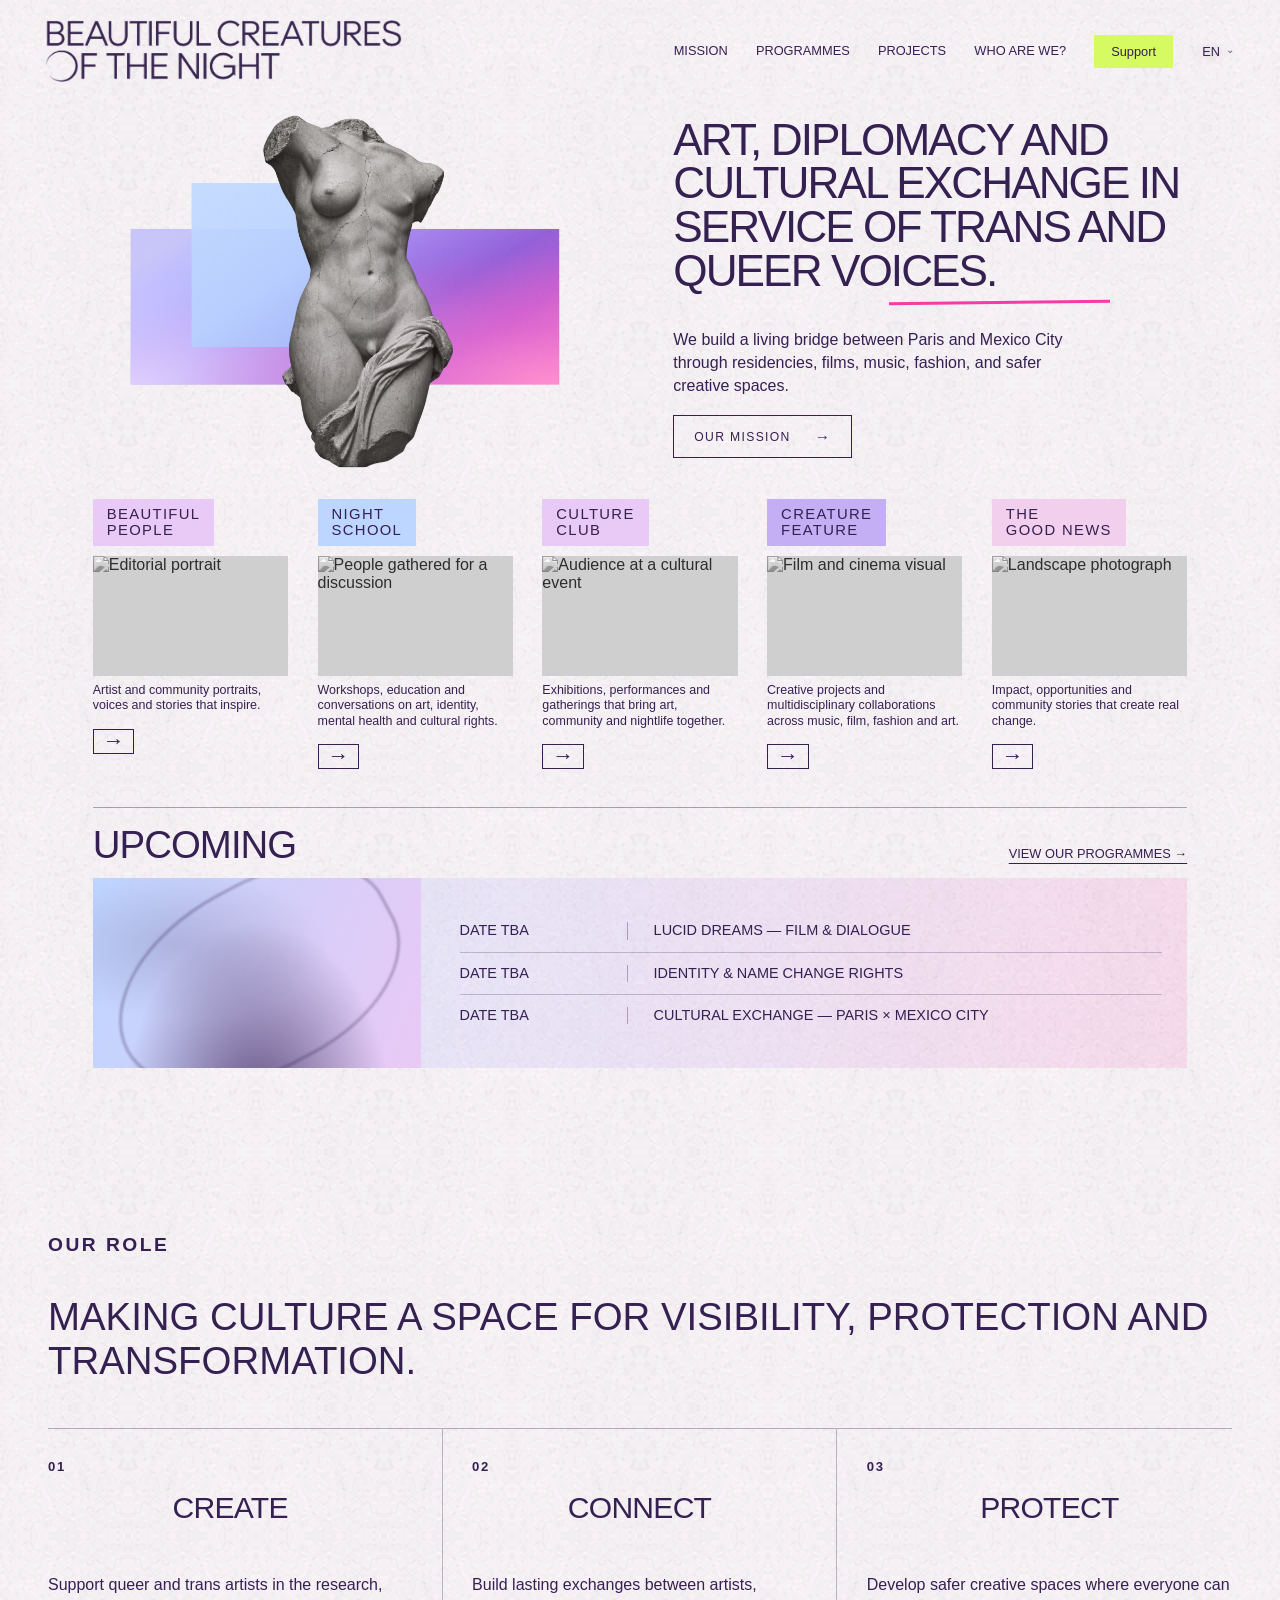
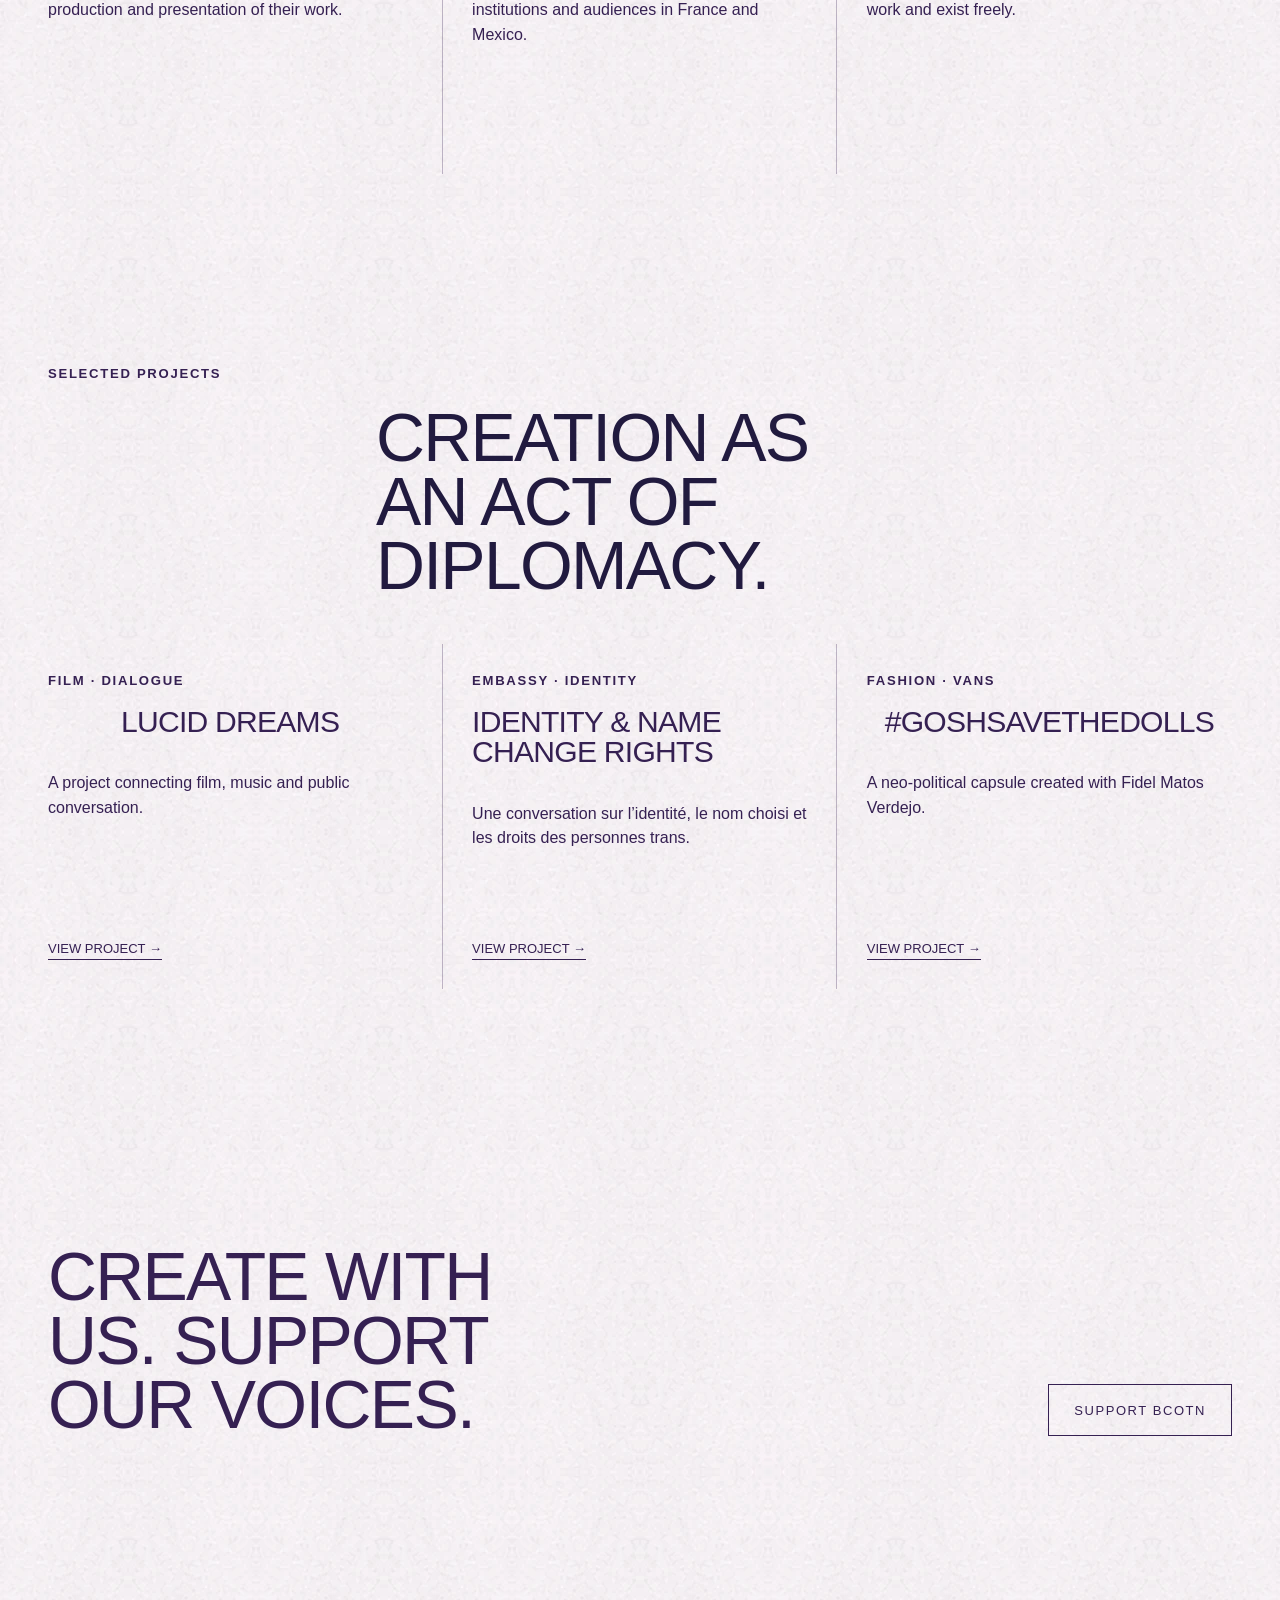
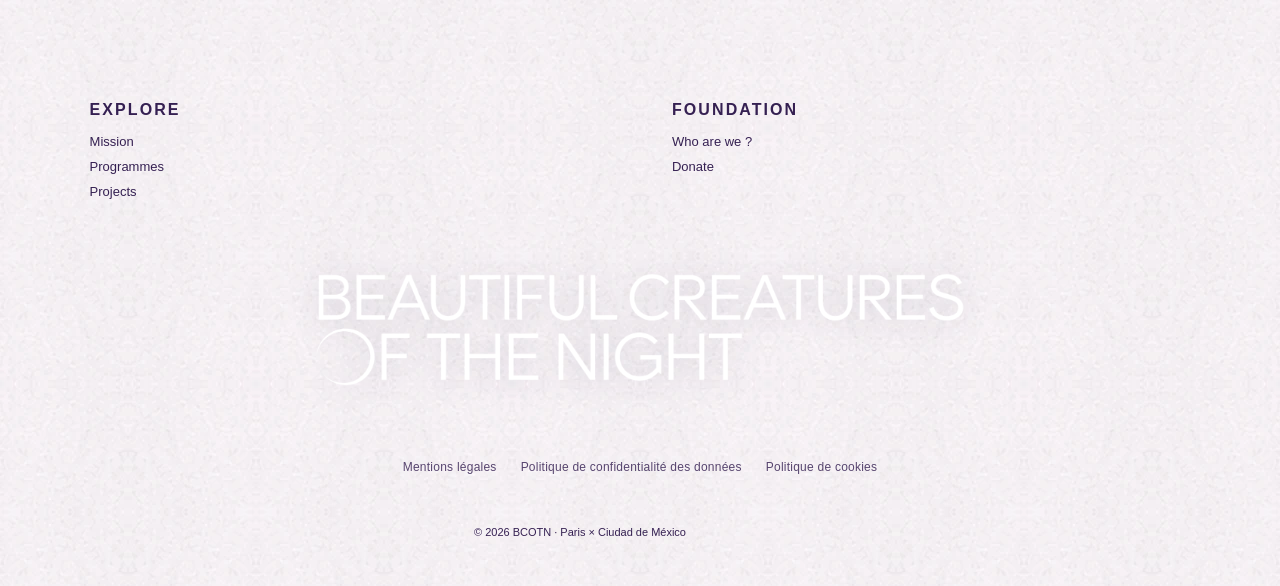
==== commit 546538cf: "Load reference paper texture version 122 on index.html" ====
--- a/index.html
+++ b/index.html
@@ -25,7 +25,7 @@
     <link rel="stylesheet" href="/selected-serif-v21.css" />
     <link rel="stylesheet" href="/layout-motion-v22.css" />
   <link rel="stylesheet" href="/type-system-v28.css?v=28" /><link rel="stylesheet" href="/responsive-header-v30.css?v=30" /><link rel="stylesheet" href="/institutional-header-v33.css?v=33" /><link rel="stylesheet" href="/final-header-v34.css?v=34" /><link rel="stylesheet" href="/home-halo-v35.css?v=35" /><link rel="stylesheet" href="/identity-v36.css?v=36" /><link rel="stylesheet" href="/pastel-direction-v37.css?v=83" /><link rel="stylesheet" href="/simple-type-v39.css?v=44" />  <link rel="stylesheet" href="/premium-system-v84.css?v=88" />
-  <link rel="stylesheet" href="/bcotn-final-unity-v89.css?v=103" /><link rel="stylesheet" href="/homepage-reference-v104.css?v=107" /><link rel="stylesheet" href="/bcotn-home-editorial-v109.css?v=109" />  <link rel="stylesheet" href="/bcotn-shared-reference-v111.css?v=119" />
+  <link rel="stylesheet" href="/bcotn-final-unity-v89.css?v=103" /><link rel="stylesheet" href="/homepage-reference-v104.css?v=107" /><link rel="stylesheet" href="/bcotn-home-editorial-v109.css?v=109" />  <link rel="stylesheet" href="/bcotn-shared-reference-v111.css?v=122" />
   </head>
   <body class="page-home">
     <header class="site-header" id="site-content">
@@ -202,7 +202,7 @@
         <a href="/legal/cookies/">Politique de cookies</a>
       </div>
       <div class="legal">© 2026 BCOTN · Paris × Ciudad de México</div></footer>
-    <script src="/script.js?v=120"></script>
+    <script src="/script.js?v=121"></script>
   </body>
 </html>
 
--- a/bcotn-shared-reference-v111.css
+++ b/bcotn-shared-reference-v111.css
@@ -500,3 +500,208 @@
   html body > .header-actions{overflow:visible!important}
   html body > .header-actions .language{z-index:1000!important}
 }
+
+
+/* v121 — mobile header: approved-size logo left, adjacent violet menu + language controls on right. */
+@media (max-width:1100px) {
+  html body .site-header,
+  html body .site-header.is-compact {
+    position:relative!important;
+    z-index:200!important;
+    overflow:visible!important;
+  }
+  html body .site-header .header-shell,
+  html body .site-header.is-compact .header-shell {
+    display:block!important;
+    width:100%!important;
+    overflow:visible!important;
+  }
+  html body .site-header .header-identity,
+  html body .site-header.is-compact .header-identity {
+    position:relative!important;
+    display:flex!important;
+    justify-content:flex-start!important;
+    align-items:center!important;
+    width:100%!important;
+    padding-left:0!important;
+    padding-right:112px!important;
+    border:0!important;
+  }
+  html body .site-header .brand,
+  html body .site-header.is-compact .brand {
+    /* Preserve the current mobile logo dimensions, only change its alignment. */
+    margin:0!important;
+    margin-left:-5px!important;
+    flex-shrink:0!important;
+  }
+  html body > .header-actions {
+    position:absolute!important;
+    top:0!important;
+    right:max(16px,calc((100vw - 1600px)/2))!important;
+    left:auto!important;
+    bottom:auto!important;
+    display:flex!important;
+    flex-direction:row!important;
+    align-items:center!important;
+    justify-content:flex-end!important;
+    gap:9px!important;
+    height:80px!important;
+    padding:0!important;
+    margin:0!important;
+    width:auto!important;
+    z-index:1100!important;
+    background:transparent!important;
+    color:#352052!important;
+    mix-blend-mode:normal!important;
+  }
+  html body > .header-actions .menu-button,
+  html body > .header-actions .menu-button:hover,
+  html body > .header-actions .menu-button:focus {
+    display:flex!important;
+    flex:0 0 40px!important;
+    position:relative!important;
+    inset:auto!important;
+    top:auto!important;right:auto!important;bottom:auto!important;left:auto!important;
+    transform:none!important;
+    align-items:center!important;
+    justify-content:center!important;
+    flex-direction:column!important;
+    width:40px!important;height:40px!important;
+    padding:5px!important;margin:0!important;
+    gap:6px!important;
+    border:0!important;
+    border-radius:0!important;
+    box-shadow:none!important;
+    background:transparent!important;
+    color:#352052!important;
+    mix-blend-mode:normal!important;
+    cursor:pointer!important;
+    -webkit-tap-highlight-color:transparent!important;
+    pointer-events:auto!important;
+    z-index:1102!important;
+  }
+  html body > .header-actions .menu-button span {
+    display:block!important;
+    width:27px!important;
+    height:2.5px!important;
+    flex:0 0 2.5px!important;
+    padding:0!important;
+    border:0!important;
+    border-radius:0!important;
+    background:#352052!important;
+    background-color:#352052!important;
+    box-shadow:none!important;
+    opacity:1!important;
+    transform:none!important;
+    transition:transform .2s ease,opacity .2s ease!important;
+  }
+  html body > .header-actions .menu-button[aria-expanded="true"] span:nth-child(1){
+    transform:translateY(8.5px) rotate(45deg)!important;
+  }
+  html body > .header-actions .menu-button[aria-expanded="true"] span:nth-child(2){
+    opacity:0!important;
+  }
+  html body > .header-actions .menu-button[aria-expanded="true"] span:nth-child(3){
+    transform:translateY(-8.5px) rotate(-45deg)!important;
+  }
+  html body > .header-actions .language-mount,
+  html body > .header-actions .language {
+    display:flex!important;
+    position:relative!important;
+    align-items:center!important;
+    justify-content:center!important;
+    flex:0 0 40px!important;
+    width:40px!important;
+    margin:0!important;
+    padding:0!important;
+    overflow:visible!important;
+    z-index:1104!important;
+  }
+  html body > .header-actions .lang-toggle {
+    display:flex!important;
+    width:40px!important;
+    min-width:40px!important;
+    height:40px!important;
+    padding:0!important;
+    border:0!important;
+    background:transparent!important;
+    color:#352052!important;
+    -webkit-text-fill-color:#352052!important;
+    font-family:"Neue Montreal","Neue Montréal","Helvetica Neue",Helvetica,Arial,sans-serif!important;
+    font-size:14px!important;
+    font-weight:600!important;
+    line-height:1!important;
+    letter-spacing:.025em!important;
+  }
+  html body > .header-actions .lang-menu.open {
+    display:block!important;
+    position:absolute!important;
+    top:44px!important;
+    right:0!important;
+    left:auto!important;
+    z-index:1200!important;
+  }
+  html body .mobile-panel {
+    z-index:800!important;
+  }
+  html body .mobile-panel.open {
+    display:flex!important;
+    position:fixed!important;
+    top:80px!important;
+    right:0!important;bottom:0!important;left:0!important;
+    width:100%!important;
+    height:calc(100dvh - 80px)!important;
+    overflow-y:auto!important;
+    overscroll-behavior:contain!important;
+    flex-direction:column!important;
+    align-items:center!important;
+    justify-content:flex-start!important;
+    padding:clamp(30px,5vh,55px) 20px 40px!important;
+    gap:clamp(15px,2.5vh,26px)!important;
+    background:#faf6f9!important;
+    visibility:visible!important;
+    opacity:1!important;
+    pointer-events:auto!important;
+  }
+  html body .mobile-panel.open a {
+    color:#352052!important;
+    -webkit-text-fill-color:#352052!important;
+    pointer-events:auto!important;
+    transform:none!important;
+  }
+  html body.menu-open {
+    overflow:hidden!important;
+  }
+}
+@media (max-width:600px) {
+  html body > .header-actions {
+    right:16px!important;
+    height:70px!important;
+  }
+  html body .mobile-panel.open {
+    top:70px!important;
+    height:calc(100dvh - 70px)!important;
+  }
+}
+
+
+/* v122 — use the actual supplied paper grain at native scale, mirrored at the seams.
+   Only the website canvas changes; all foreground artwork and header layout are preserved. */
+html body,html body.page-home,html body:not(.page-home){
+  background-color:#f4eff3!important;
+  background-image:url("/bcotn-paper-reference-v122.svg")!important;
+  background-size:256px 256px!important;
+  background-repeat:repeat!important;
+  background-position:0 0!important;
+  background-blend-mode:normal!important;
+  background-attachment:scroll!important;
+}
+@media(max-width:1100px){
+  html body .mobile-panel.open{
+    background-color:#f4eff3!important;
+    background-image:url("/bcotn-paper-reference-v122.svg")!important;
+    background-size:256px 256px!important;
+    background-repeat:repeat!important;
+    background-blend-mode:normal!important;
+  }
+}
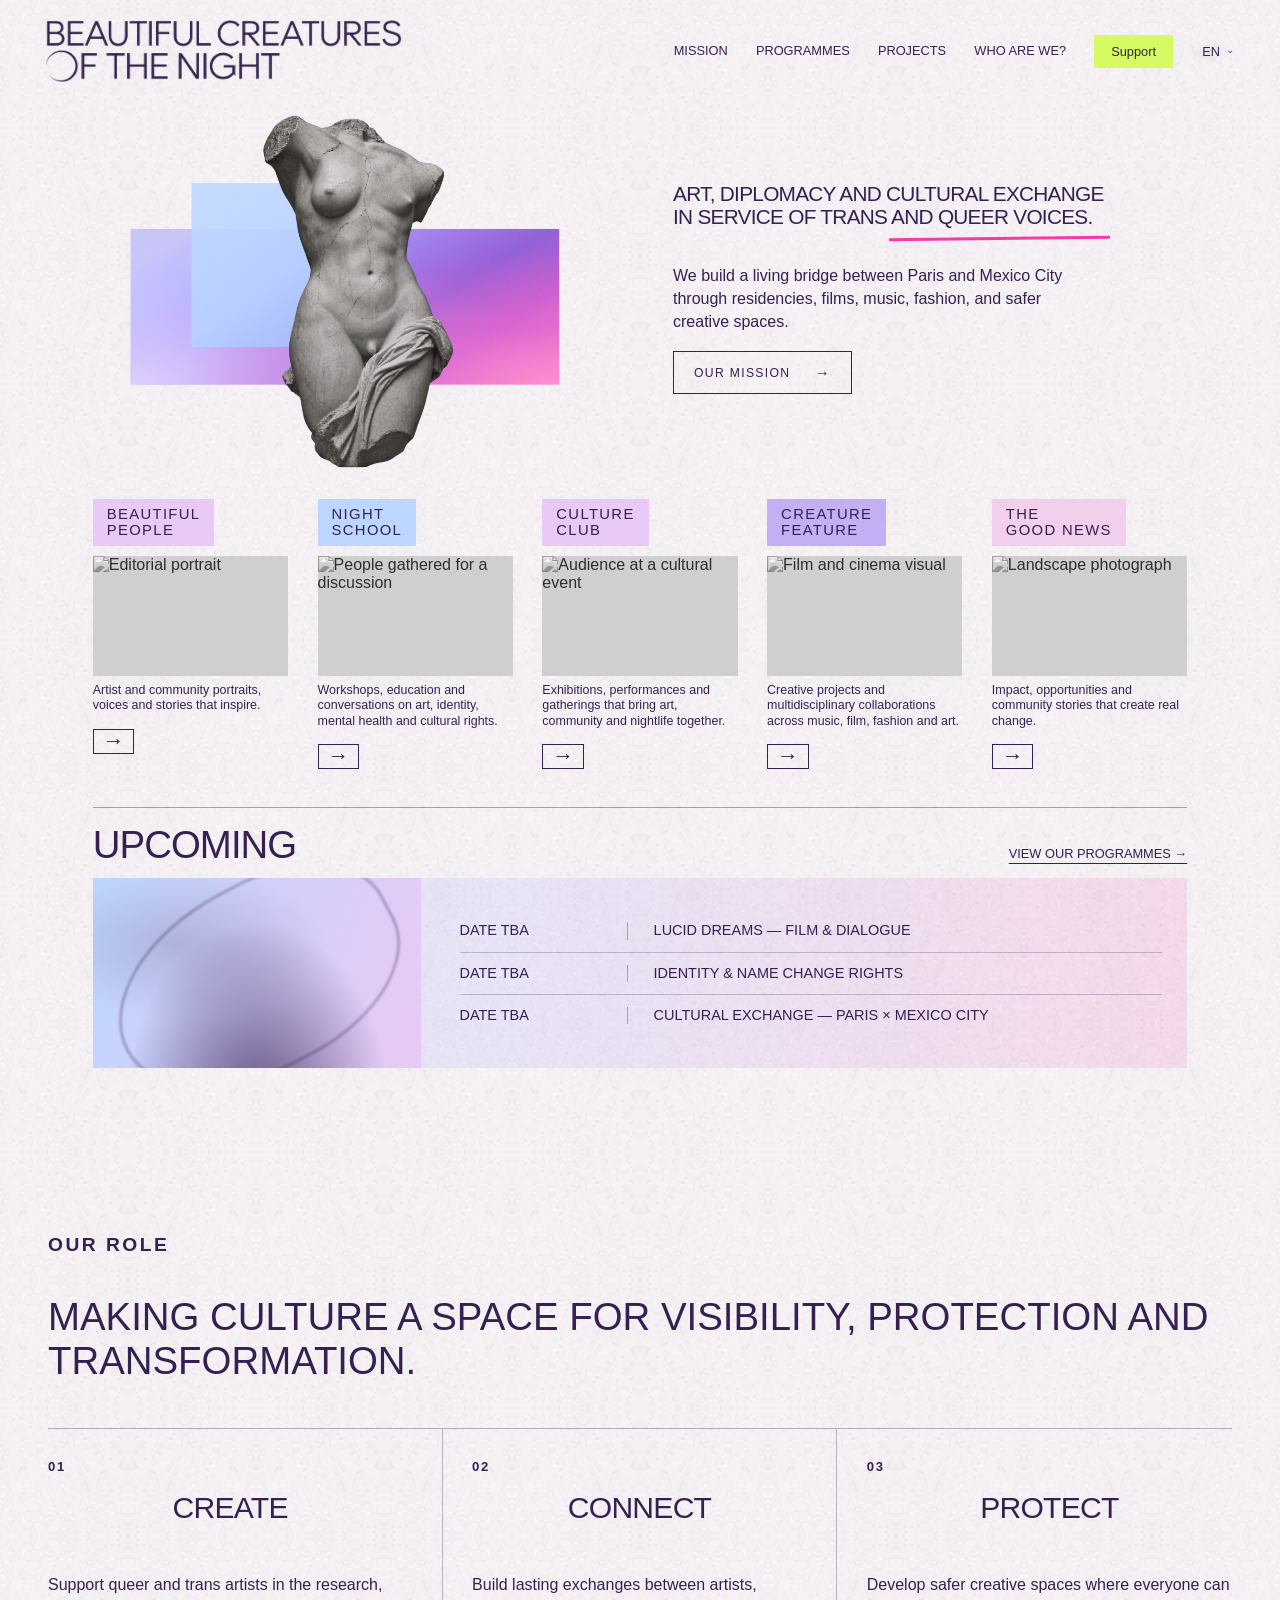
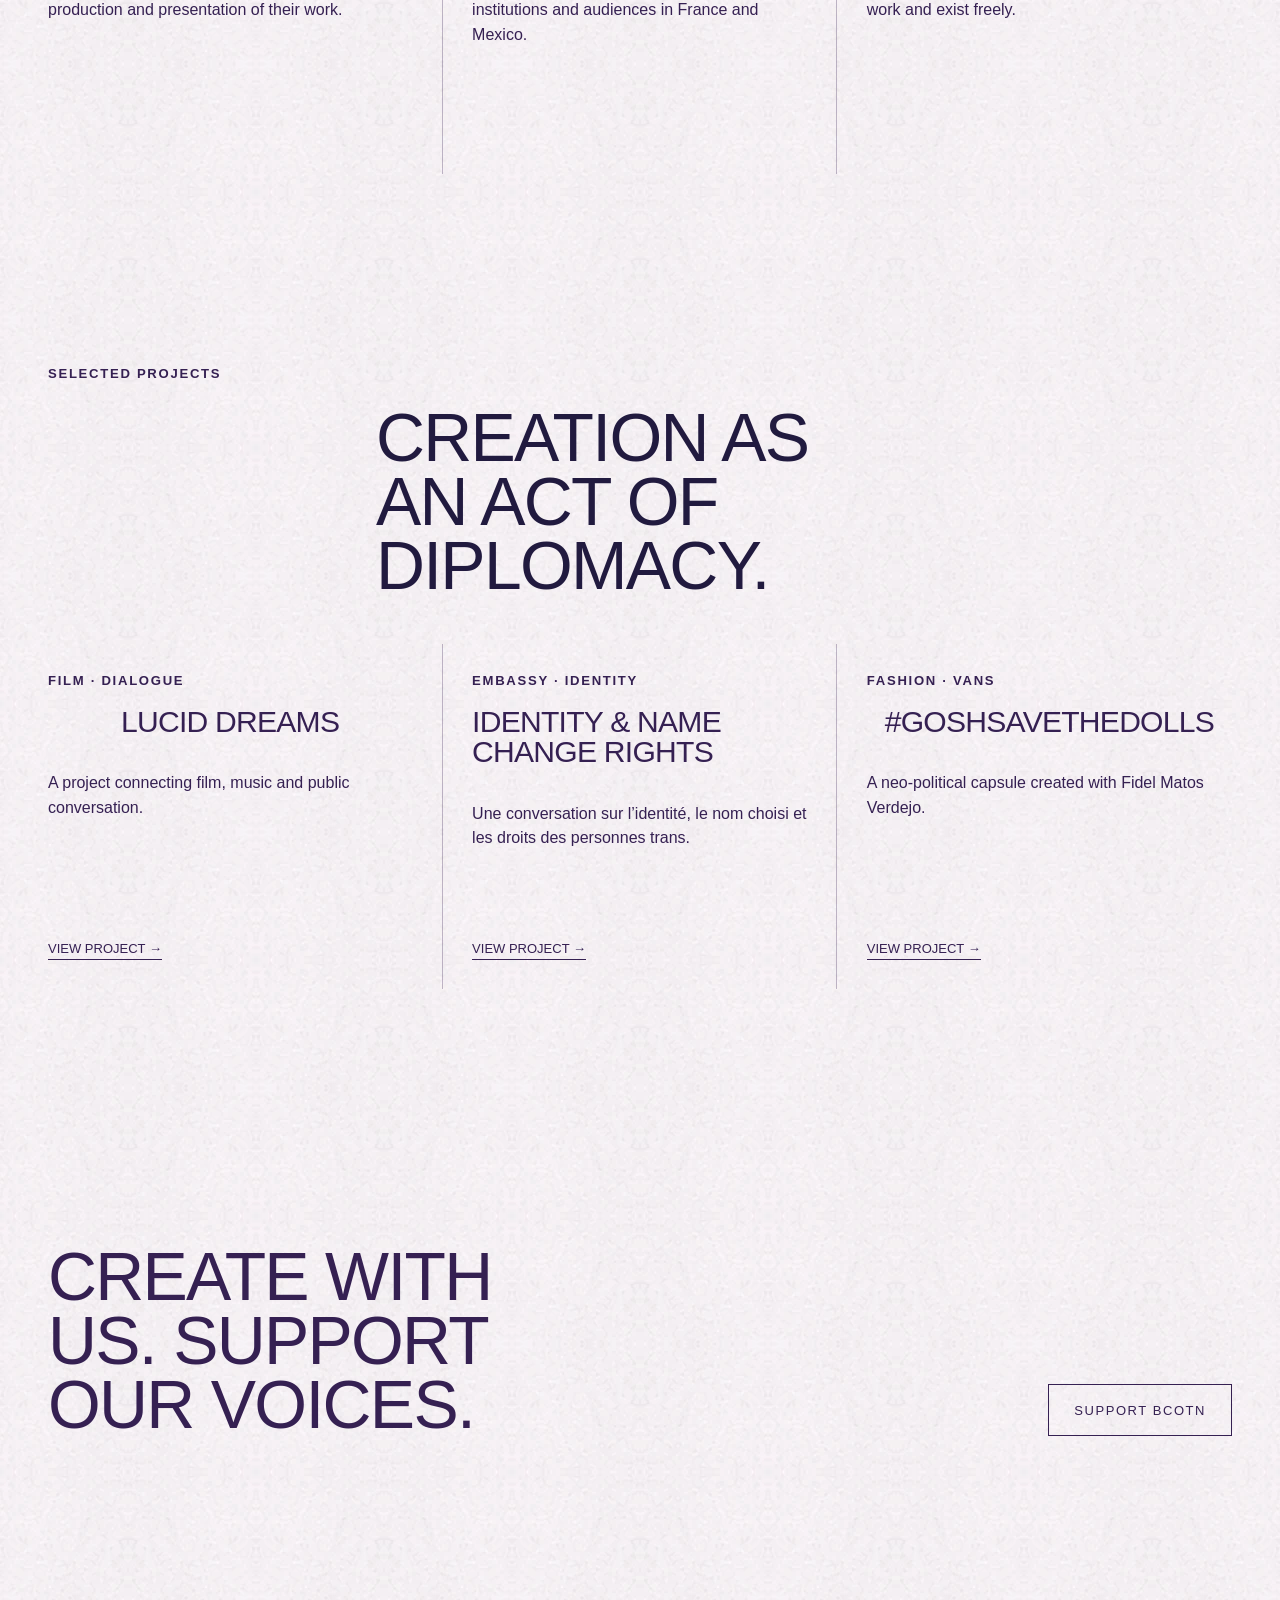
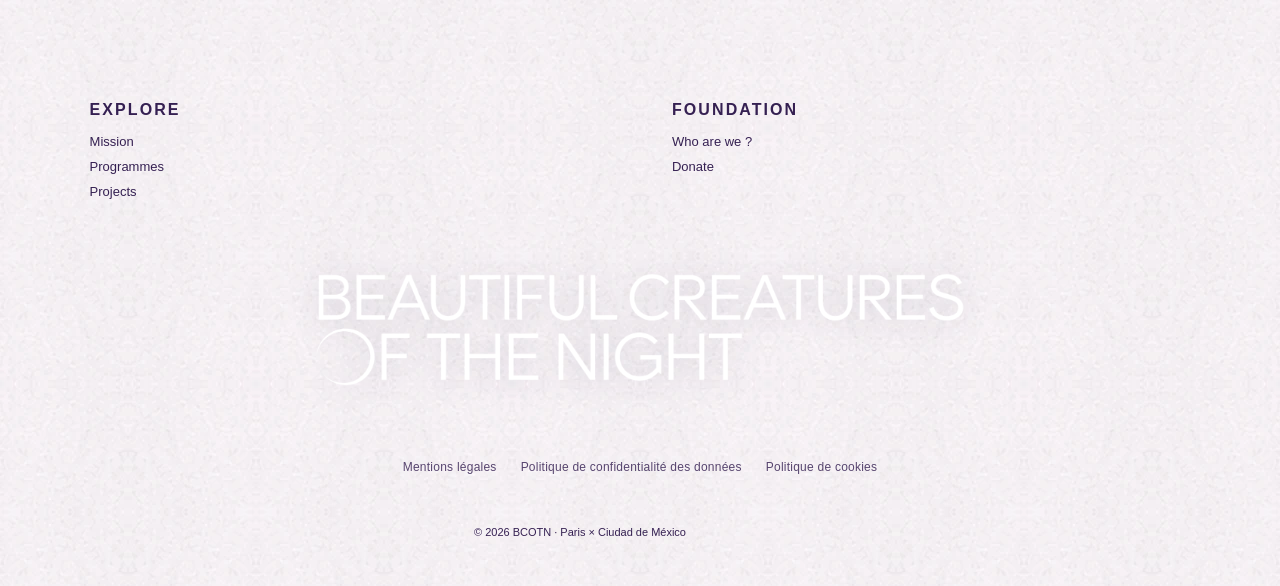
==== commit 758b2307: "Reduce homepage uppercase headline to two balanced lines with container-relative sizing" ====
--- a/index.html
+++ b/index.html
@@ -26,7 +26,24 @@
     <link rel="stylesheet" href="/layout-motion-v22.css" />
   <link rel="stylesheet" href="/type-system-v28.css?v=28" /><link rel="stylesheet" href="/responsive-header-v30.css?v=30" /><link rel="stylesheet" href="/institutional-header-v33.css?v=33" /><link rel="stylesheet" href="/final-header-v34.css?v=34" /><link rel="stylesheet" href="/home-halo-v35.css?v=35" /><link rel="stylesheet" href="/identity-v36.css?v=36" /><link rel="stylesheet" href="/pastel-direction-v37.css?v=83" /><link rel="stylesheet" href="/simple-type-v39.css?v=44" />  <link rel="stylesheet" href="/premium-system-v84.css?v=88" />
   <link rel="stylesheet" href="/bcotn-final-unity-v89.css?v=103" /><link rel="stylesheet" href="/homepage-reference-v104.css?v=107" /><link rel="stylesheet" href="/bcotn-home-editorial-v109.css?v=109" />  <link rel="stylesheet" href="/bcotn-shared-reference-v111.css?v=122" />
-  </head>
+  <style id="bcotn-headline-v123">
+/* Fit the existing headline into two lines without changing its wording or font. */
+html body.page-home .home-hero .hero-inner{container-type:inline-size}
+html body.page-home .home-hero .hero-inner h1{
+  font-size:4.05cqw!important;
+  line-height:1.12!important;
+  letter-spacing:-.035em!important;
+  text-wrap:balance!important;
+  text-transform:uppercase!important;
+  min-height:0!important;
+}
+@media(max-width:600px){
+  html body.page-home .home-hero .hero-inner h1{
+    font-size:4.15cqw!important;
+  }
+}
+</style>
+</head>
   <body class="page-home">
     <header class="site-header" id="site-content">
       <div class="header-shell">
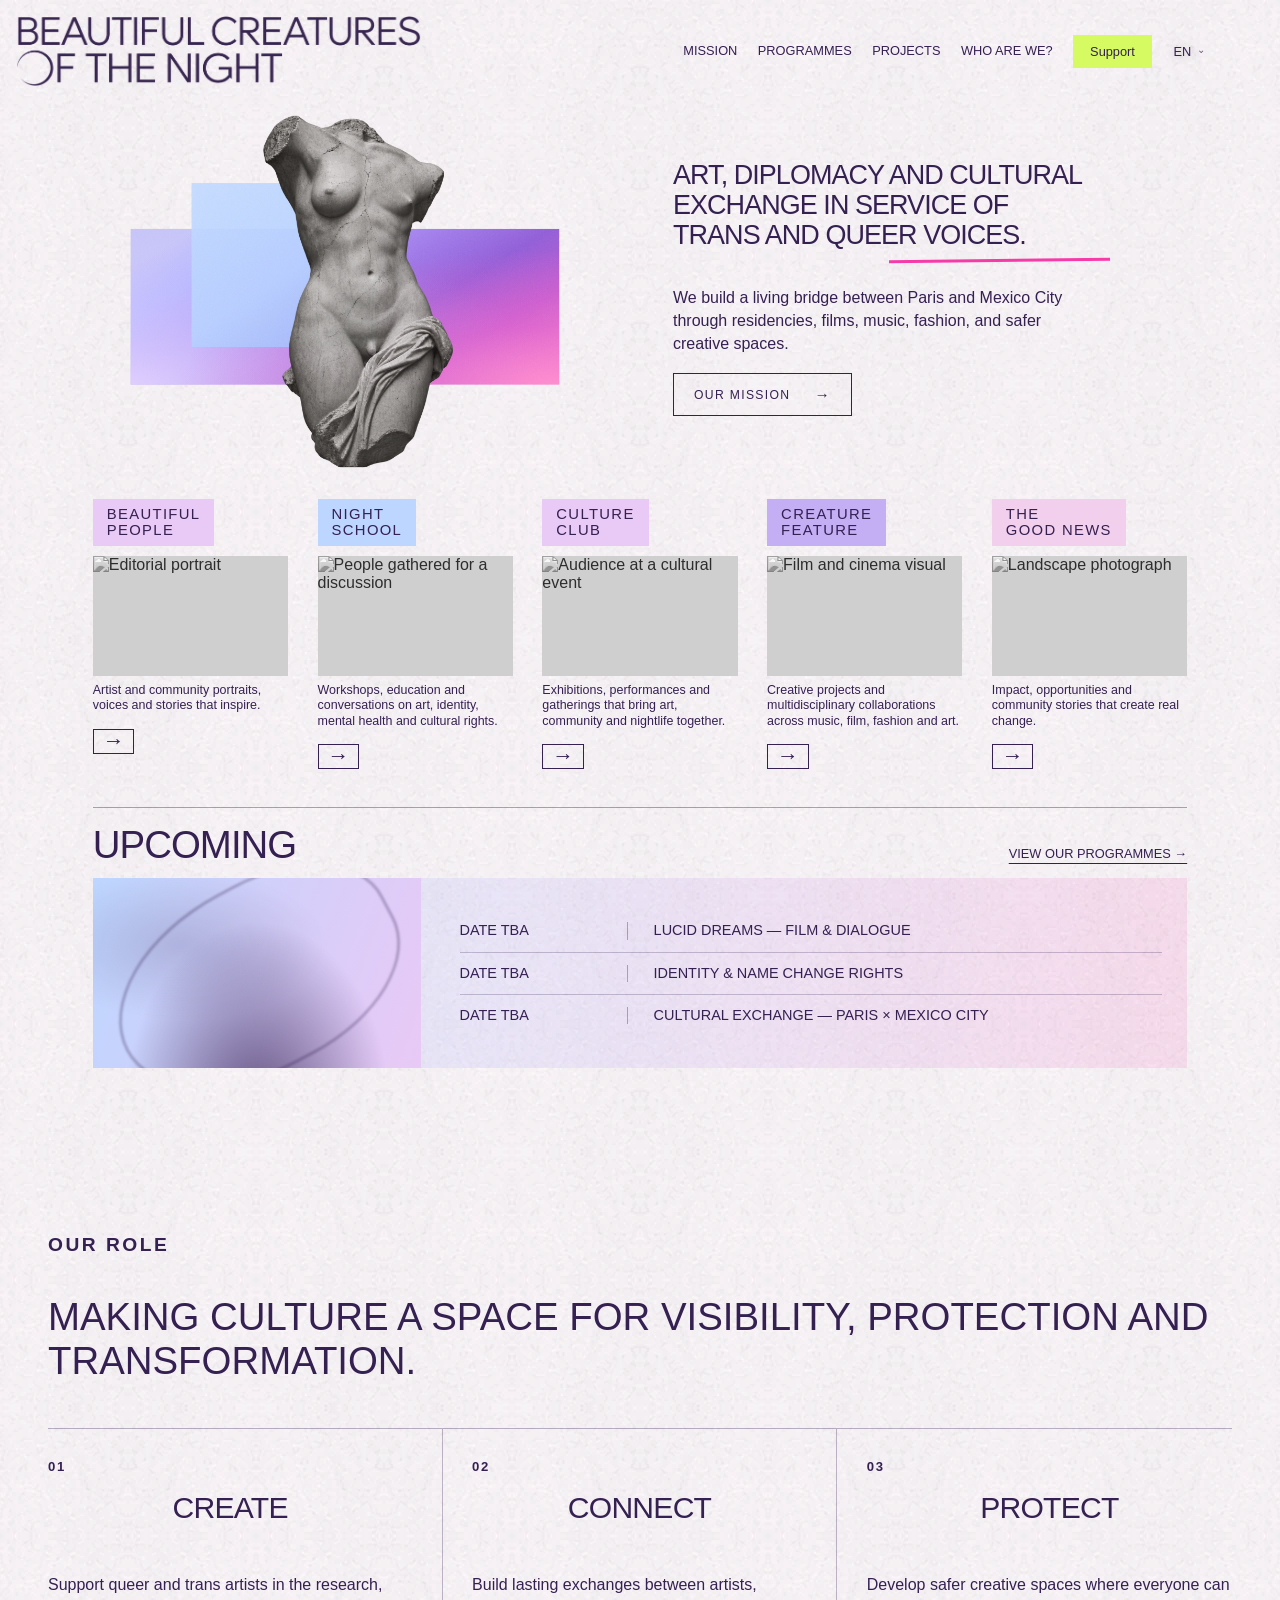
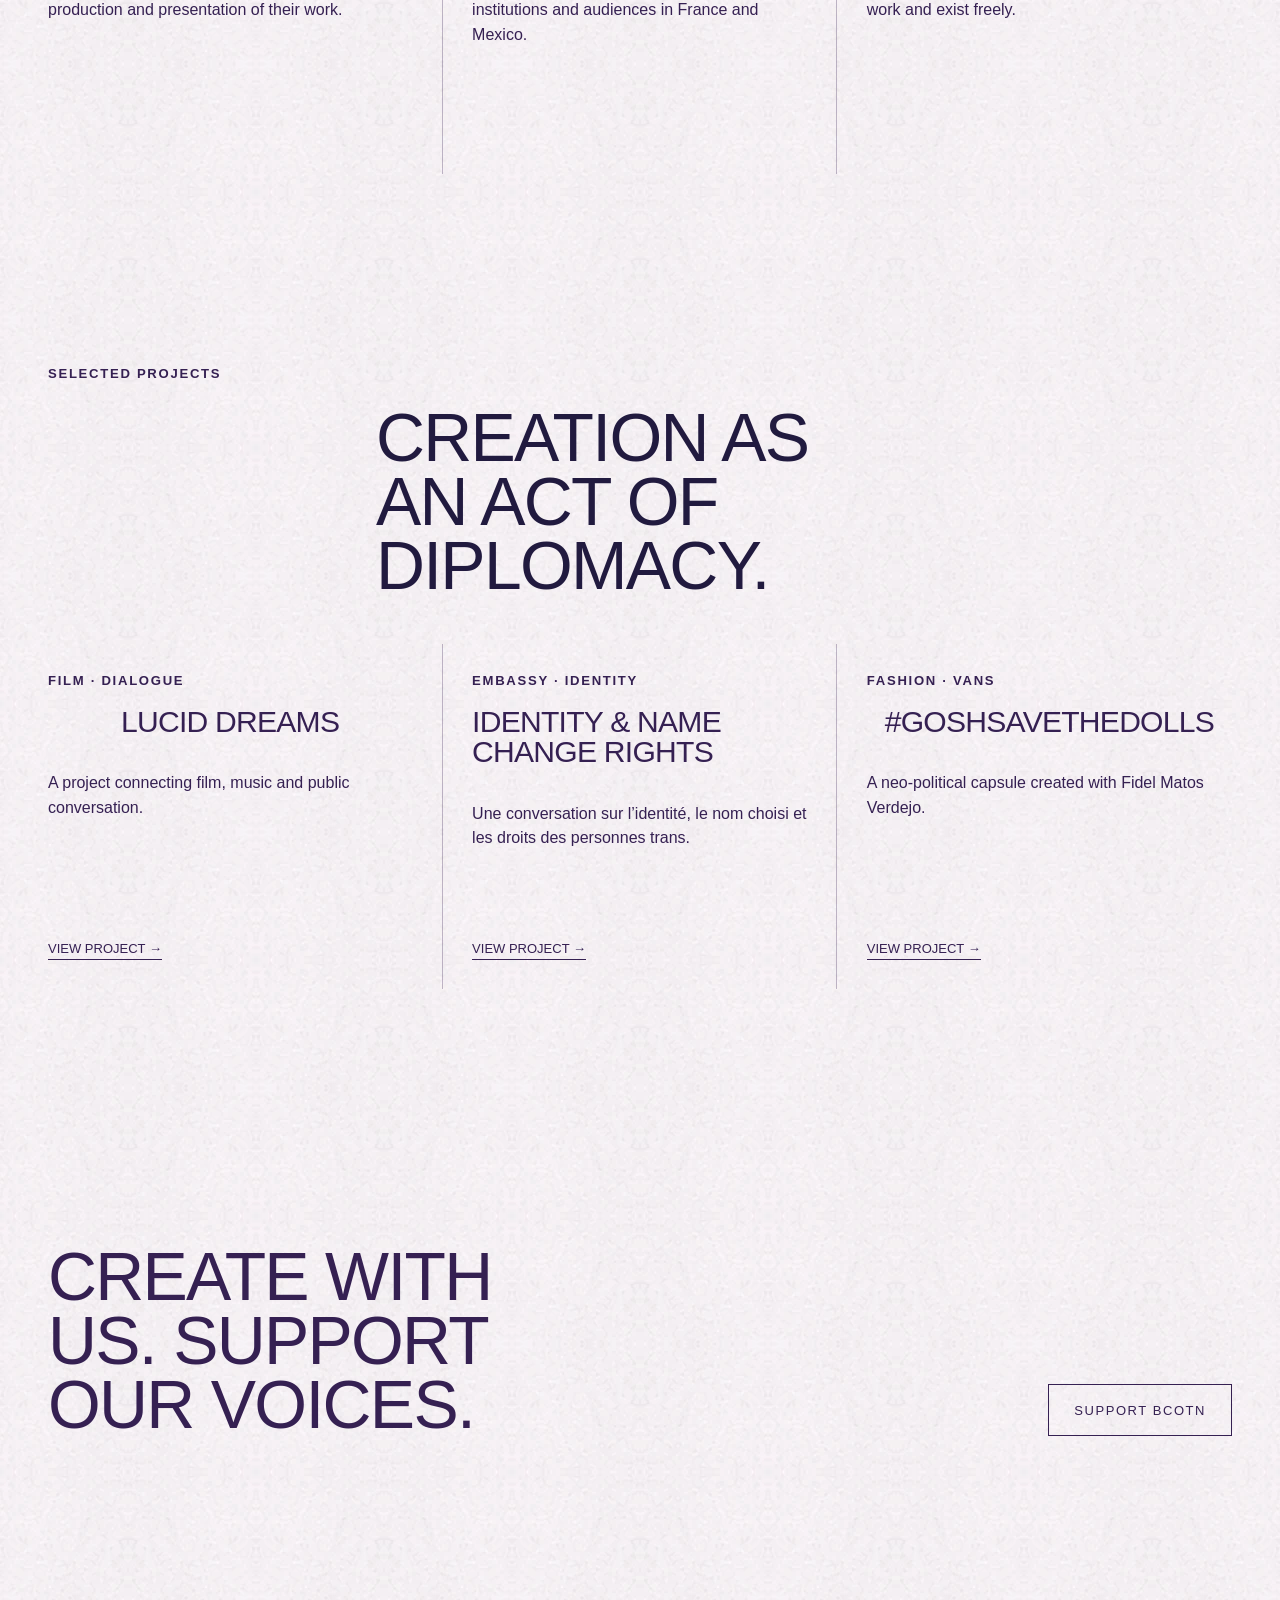
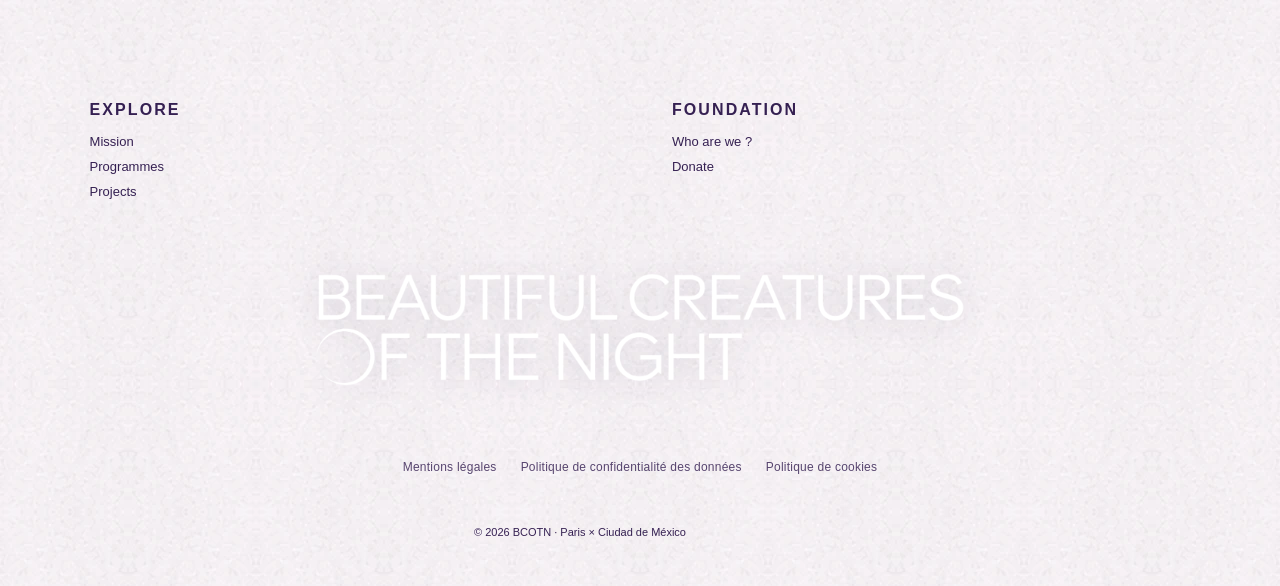
==== commit d77222c6: "Increase hero headline scale and publish enlarged header logo across site" ====
--- a/index.html
+++ b/index.html
@@ -25,12 +25,12 @@
     <link rel="stylesheet" href="/selected-serif-v21.css" />
     <link rel="stylesheet" href="/layout-motion-v22.css" />
   <link rel="stylesheet" href="/type-system-v28.css?v=28" /><link rel="stylesheet" href="/responsive-header-v30.css?v=30" /><link rel="stylesheet" href="/institutional-header-v33.css?v=33" /><link rel="stylesheet" href="/final-header-v34.css?v=34" /><link rel="stylesheet" href="/home-halo-v35.css?v=35" /><link rel="stylesheet" href="/identity-v36.css?v=36" /><link rel="stylesheet" href="/pastel-direction-v37.css?v=83" /><link rel="stylesheet" href="/simple-type-v39.css?v=44" />  <link rel="stylesheet" href="/premium-system-v84.css?v=88" />
-  <link rel="stylesheet" href="/bcotn-final-unity-v89.css?v=103" /><link rel="stylesheet" href="/homepage-reference-v104.css?v=107" /><link rel="stylesheet" href="/bcotn-home-editorial-v109.css?v=109" />  <link rel="stylesheet" href="/bcotn-shared-reference-v111.css?v=122" />
-  <style id="bcotn-headline-v123">
+  <link rel="stylesheet" href="/bcotn-final-unity-v89.css?v=103" /><link rel="stylesheet" href="/homepage-reference-v104.css?v=107" /><link rel="stylesheet" href="/bcotn-home-editorial-v109.css?v=109" />  <link rel="stylesheet" href="/bcotn-shared-reference-v111.css?v=124" />
+  <style id="bcotn-headline-v124">
 /* Fit the existing headline into two lines without changing its wording or font. */
 html body.page-home .home-hero .hero-inner{container-type:inline-size}
 html body.page-home .home-hero .hero-inner h1{
-  font-size:4.05cqw!important;
+  font-size:5.25cqw!important;
   line-height:1.12!important;
   letter-spacing:-.035em!important;
   text-wrap:balance!important;
@@ -39,7 +39,7 @@
 }
 @media(max-width:600px){
   html body.page-home .home-hero .hero-inner h1{
-    font-size:4.15cqw!important;
+    font-size:5.7cqw!important;
   }
 }
 </style>
--- a/bcotn-shared-reference-v111.css
+++ b/bcotn-shared-reference-v111.css
@@ -705,3 +705,18 @@
     background-blend-mode:normal!important;
   }
 }
+
+/* v124: larger wordmark, closer to the left edge, with reserved navigation space. */
+@media(min-width:1101px){
+ html body .site-header,html body .site-header.is-compact{width:calc(100% - 32px)!important;max-width:none!important;margin:0 16px!important}
+ html body .site-header .header-shell,html body .site-header.is-compact .header-shell{grid-template-columns:minmax(260px,34%) minmax(0,1fr)!important;gap:clamp(12px,2vw,36px)!important}
+ html body .site-header .header-identity,html body .site-header.is-compact .header-identity{padding:0!important;justify-content:flex-start!important}
+ html body .site-header .brand,html body .site-header.is-compact .brand{width:min(100%,470px)!important;max-width:470px!important;min-width:0!important;margin:0!important}
+ html body .site-header .brand img,html body .site-header.is-compact .brand img{width:100%!important;max-width:100%!important;max-height:115px!important;height:auto!important;object-fit:contain!important;object-position:left center!important}
+ html body .site-header .links,html body .site-header.is-compact .links{gap:clamp(10px,1.6vw,30px)!important;justify-content:flex-end!important}
+}
+@media(max-width:1100px){
+ html body .site-header,html body .site-header.is-compact{width:calc(100% - 24px)!important;margin:0 12px!important}
+ html body .site-header .brand,html body .site-header.is-compact .brand{width:min(63vw,355px,calc(100vw - 128px))!important;max-width:355px!important;min-width:0!important;margin:0!important}
+ html body .site-header .brand img,html body .site-header.is-compact .brand img{width:100%!important;max-width:100%!important;max-height:66px!important;height:auto!important;object-fit:contain!important;object-position:left center!important}
+}
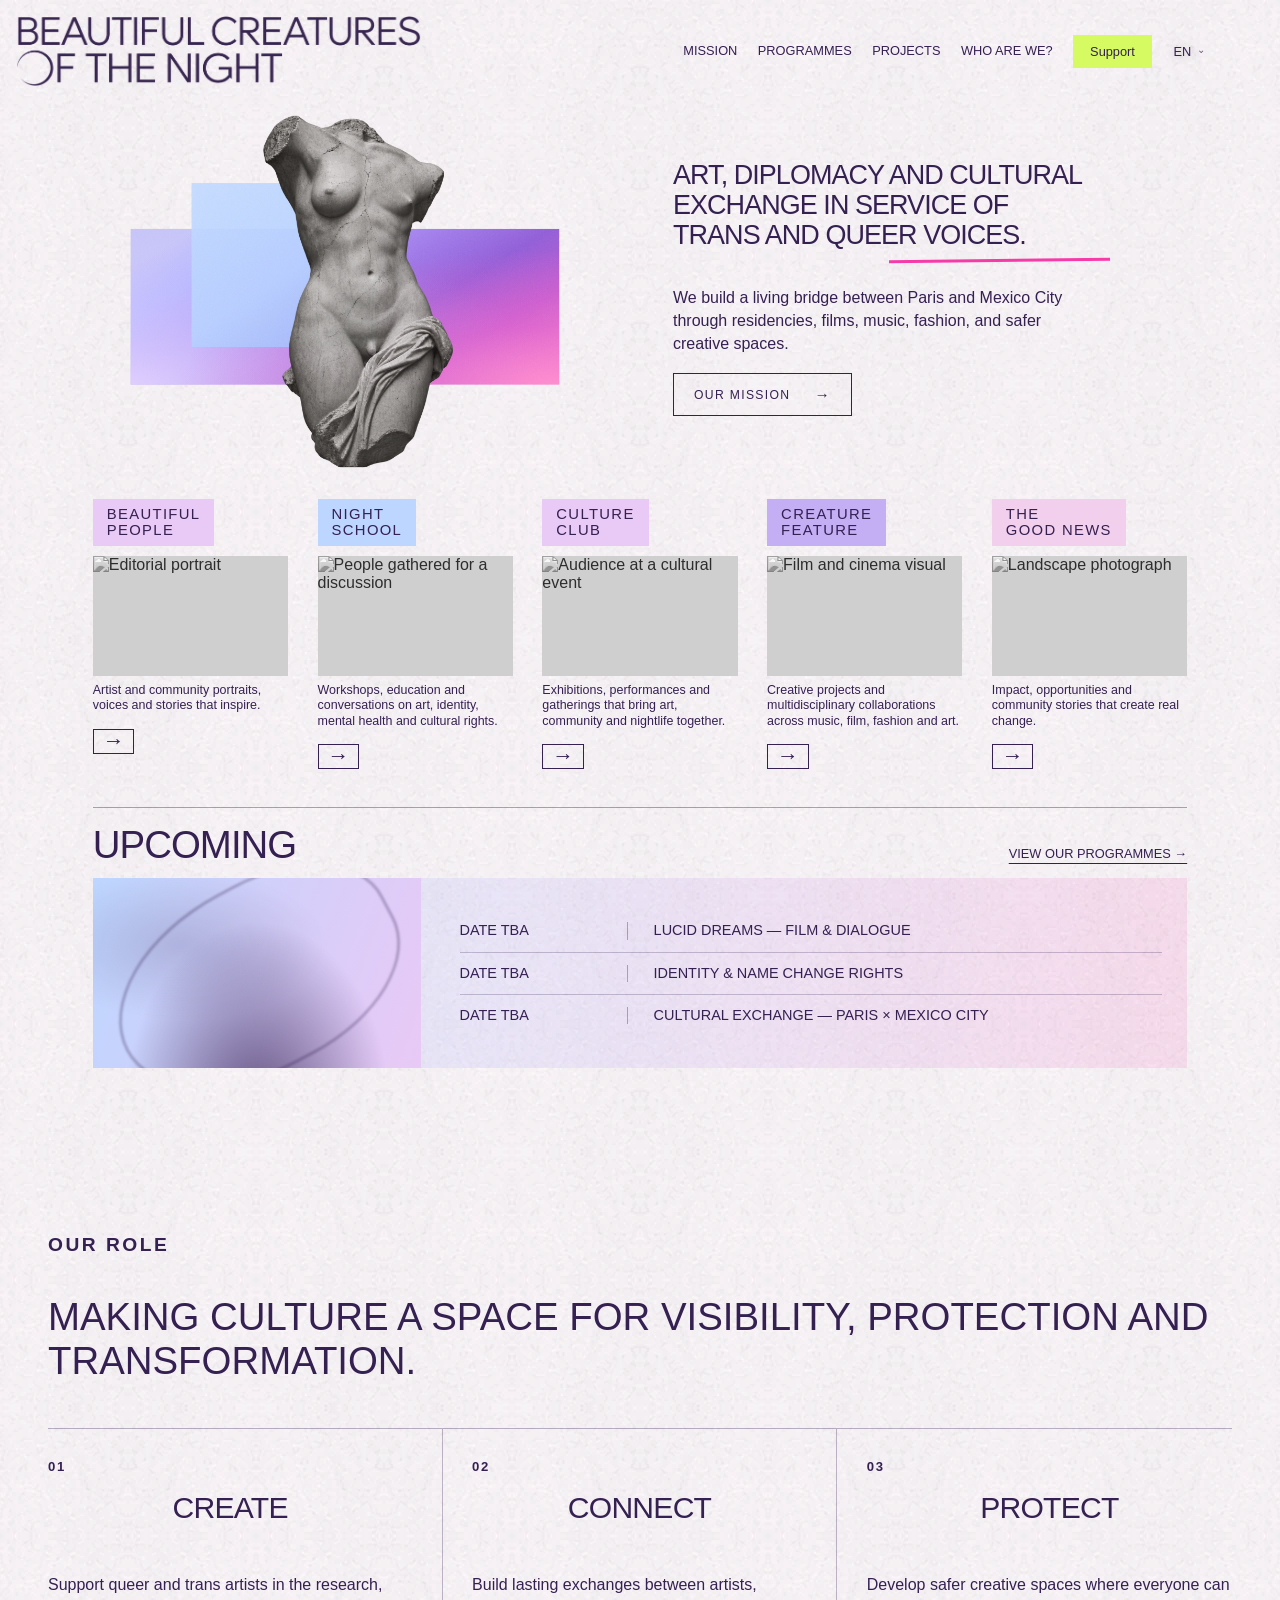
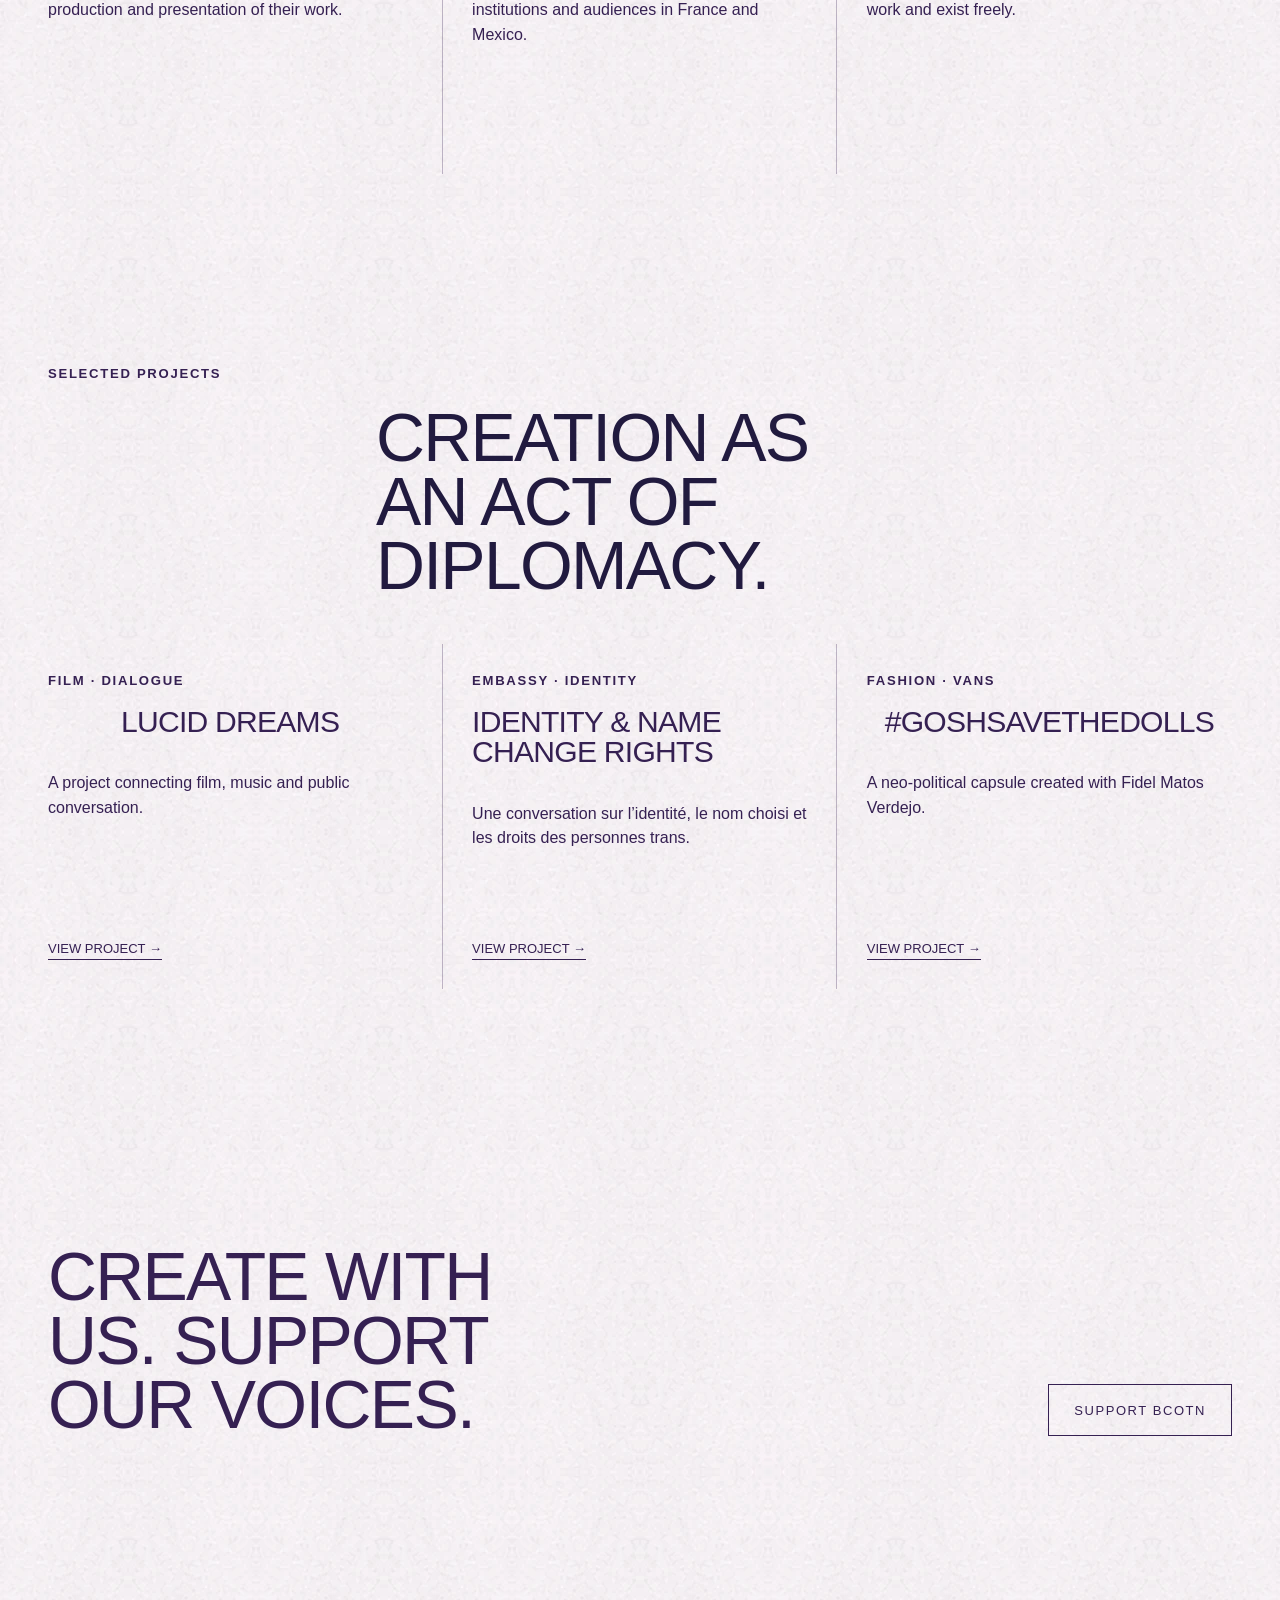
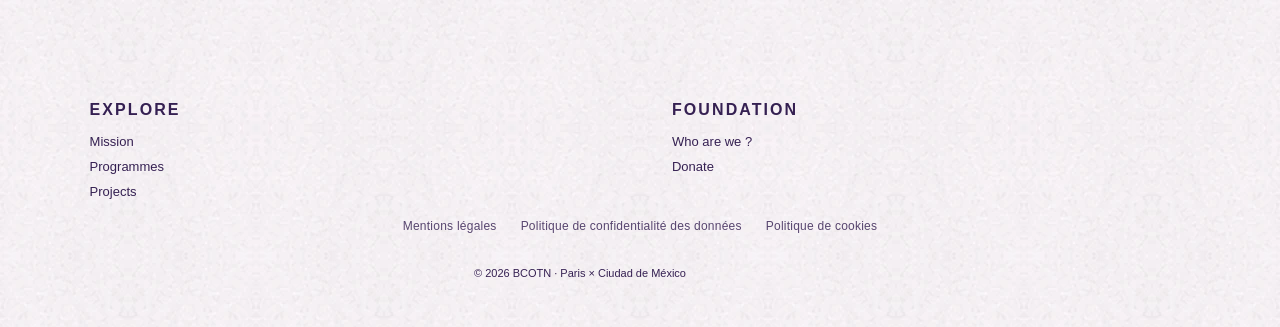
==== commit 206ca833: "Remove footer wordmark from every BCOTN page, preserve header logo and legal links" ====
--- a/index.html
+++ b/index.html
@@ -212,7 +212,7 @@
       
       
       
-    <div class="footer-logo"><img src="/bcotn-official-logo-v41.png?v=41" alt="Beautiful Creatures Of The Night"></div>
+    
       <div class="footer-legal-links">
         <a href="/legal/mentions-legales/">Mentions légales</a>
         <a href="/legal/confidentialite/">Politique de confidentialité des données</a>
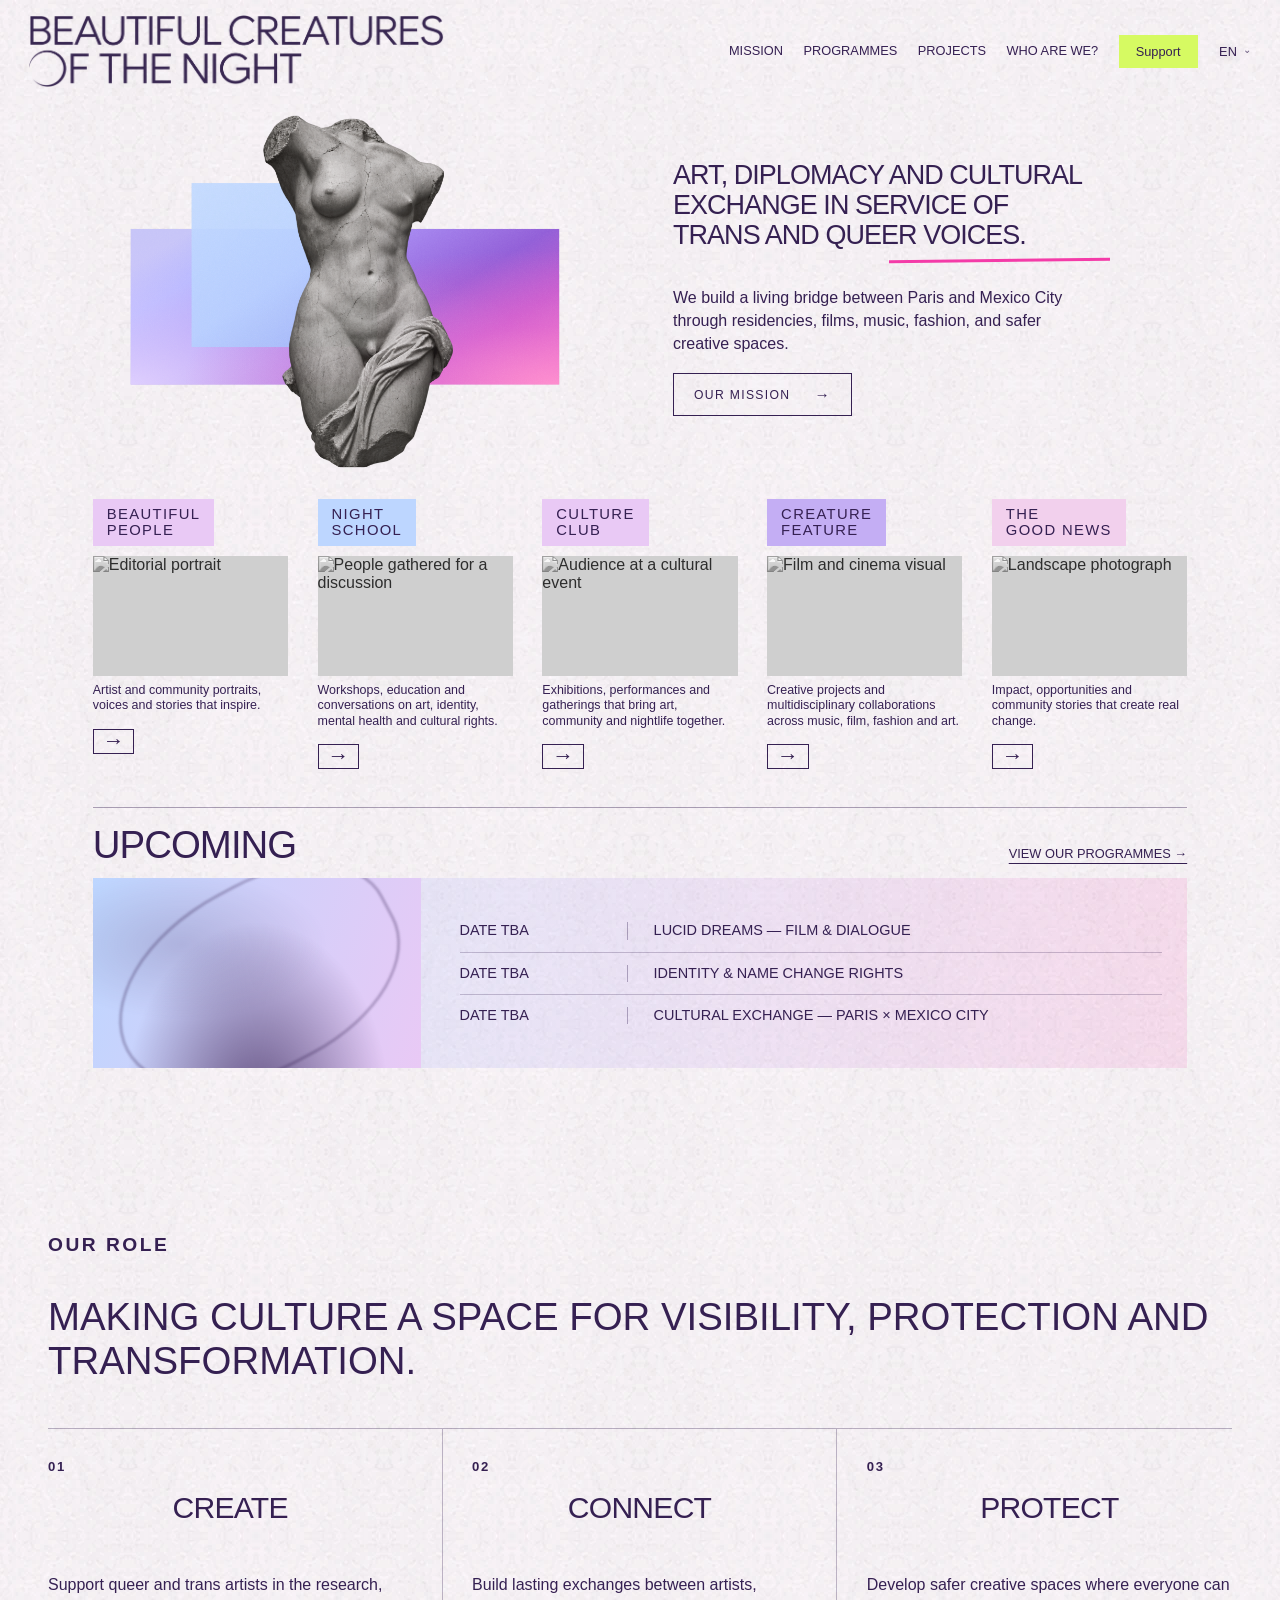
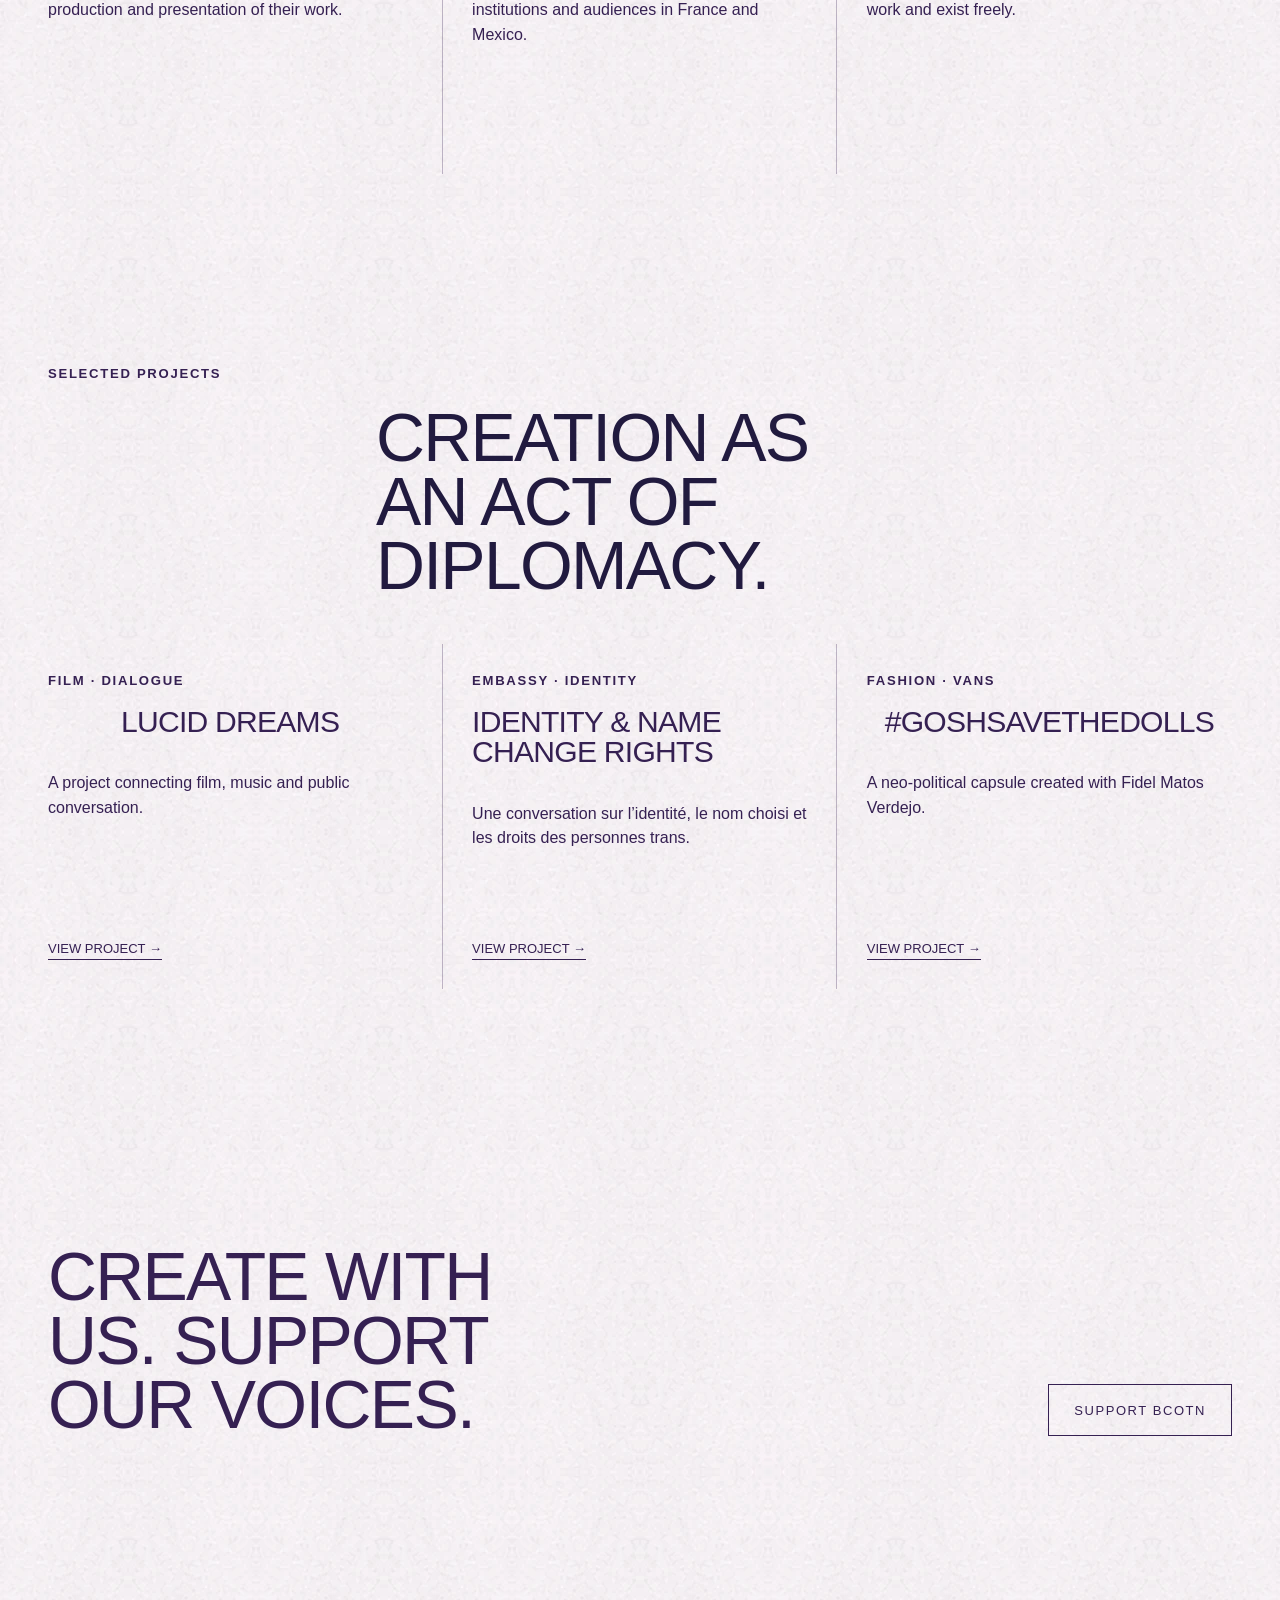
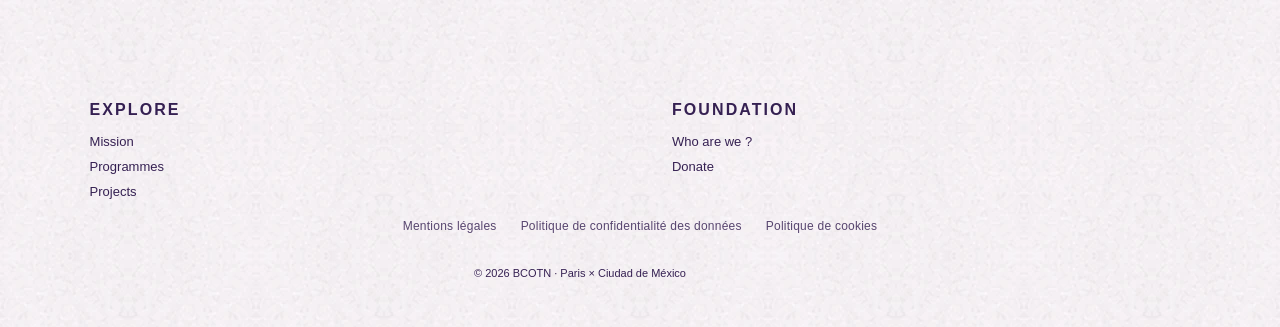
==== commit fbf8aad2: "Unify approved header wordmark dimensions and position across all twelve pages" ====
--- a/index.html
+++ b/index.html
@@ -43,7 +43,7 @@
   }
 }
 </style>
-</head>
+<link rel="stylesheet" href="/bcotn-header-wordmark-v126.css"></head>
   <body class="page-home">
     <header class="site-header" id="site-content">
       <div class="header-shell">
--- a/bcotn-header-wordmark-v126.css
+++ b/bcotn-header-wordmark-v126.css
@@ -0,0 +1,16 @@
+/* Shared header wordmark — identical geometry on every route at each viewport. */
+@media(min-width:1101px){
+ html body .site-header,html body.page-home .site-header,html body .site-header.is-compact{width:calc(100% - 56px)!important;max-width:none!important;margin:0 28px!important;height:clamp(80px,8vw,115px)!important;min-height:0!important;max-height:none!important;padding:0!important}
+ html body .site-header .header-shell,html body.page-home .site-header .header-shell,html body .site-header.is-compact .header-shell{display:grid!important;grid-template-columns:minmax(260px,34%) minmax(0,1fr)!important;grid-template-rows:1fr!important;gap:clamp(12px,2vw,36px)!important;width:100%!important;height:100%!important;margin:0!important;padding:0!important;align-items:center!important}
+ html body .site-header .header-identity,html body.page-home .site-header .header-identity,html body .site-header.is-compact .header-identity{display:flex!important;position:relative!important;inset:auto!important;align-items:center!important;justify-content:flex-start!important;width:100%!important;height:100%!important;padding:0!important;margin:0!important;border:0!important;transform:none!important}
+ html body .site-header .brand,html body.page-home .site-header .brand,html body .site-header.is-compact .brand{display:flex!important;width:min(100%,470px)!important;max-width:470px!important;min-width:0!important;height:auto!important;margin:0!important;padding:0!important;transform:none!important}
+ html body .site-header .brand img,html body.page-home .site-header .brand img,html body .site-header.is-compact .brand img{width:100%!important;max-width:100%!important;min-width:0!important;max-height:115px!important;height:auto!important;object-fit:contain!important;object-position:left center!important;transform:none!important}
+}
+@media(max-width:1100px){
+ html body .site-header,html body.page-home .site-header,html body .site-header.is-compact{position:relative!important;width:calc(100% - 36px)!important;margin:0 18px!important;height:80px!important;min-height:0!important;padding:0!important}
+ html body .site-header .header-shell,html body.page-home .site-header .header-shell{display:block!important;width:100%!important;height:100%!important;margin:0!important;padding:0!important}
+ html body .site-header .header-identity,html body.page-home .site-header .header-identity{display:flex!important;position:relative!important;align-items:center!important;justify-content:flex-start!important;width:100%!important;height:100%!important;padding:0 104px 0 0!important;margin:0!important;border:0!important;transform:none!important}
+ html body .site-header .brand,html body.page-home .site-header .brand,html body .site-header.is-compact .brand{width:min(63vw,355px,calc(100vw - 140px))!important;max-width:355px!important;min-width:0!important;height:auto!important;margin:0!important;padding:0!important;flex-shrink:0!important;transform:none!important}
+ html body .site-header .brand img,html body.page-home .site-header .brand img,html body .site-header.is-compact .brand img{width:100%!important;height:auto!important;max-width:100%!important;max-height:66px!important;min-width:0!important;object-fit:contain!important;object-position:left center!important;transform:none!important}
+}
+@media(max-width:600px){html body .site-header,html body.page-home .site-header,html body .site-header.is-compact{height:70px!important}}
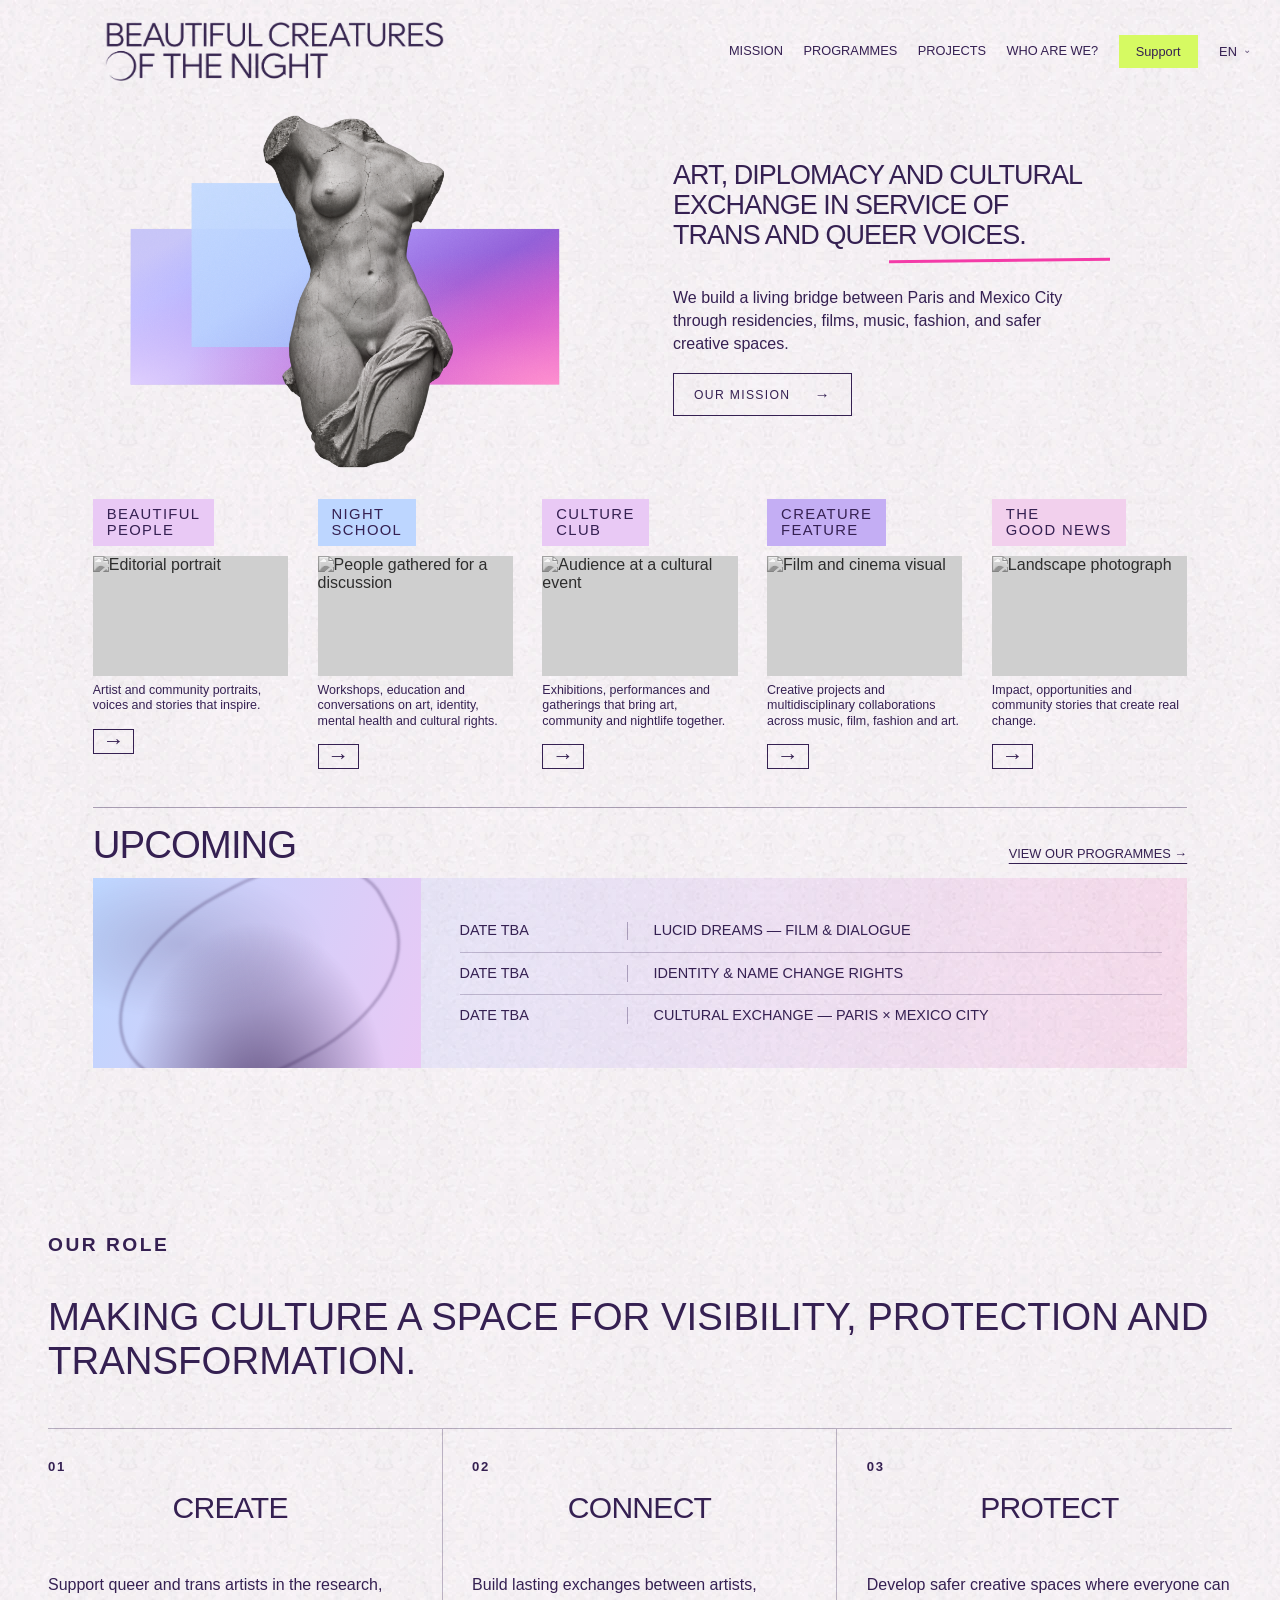
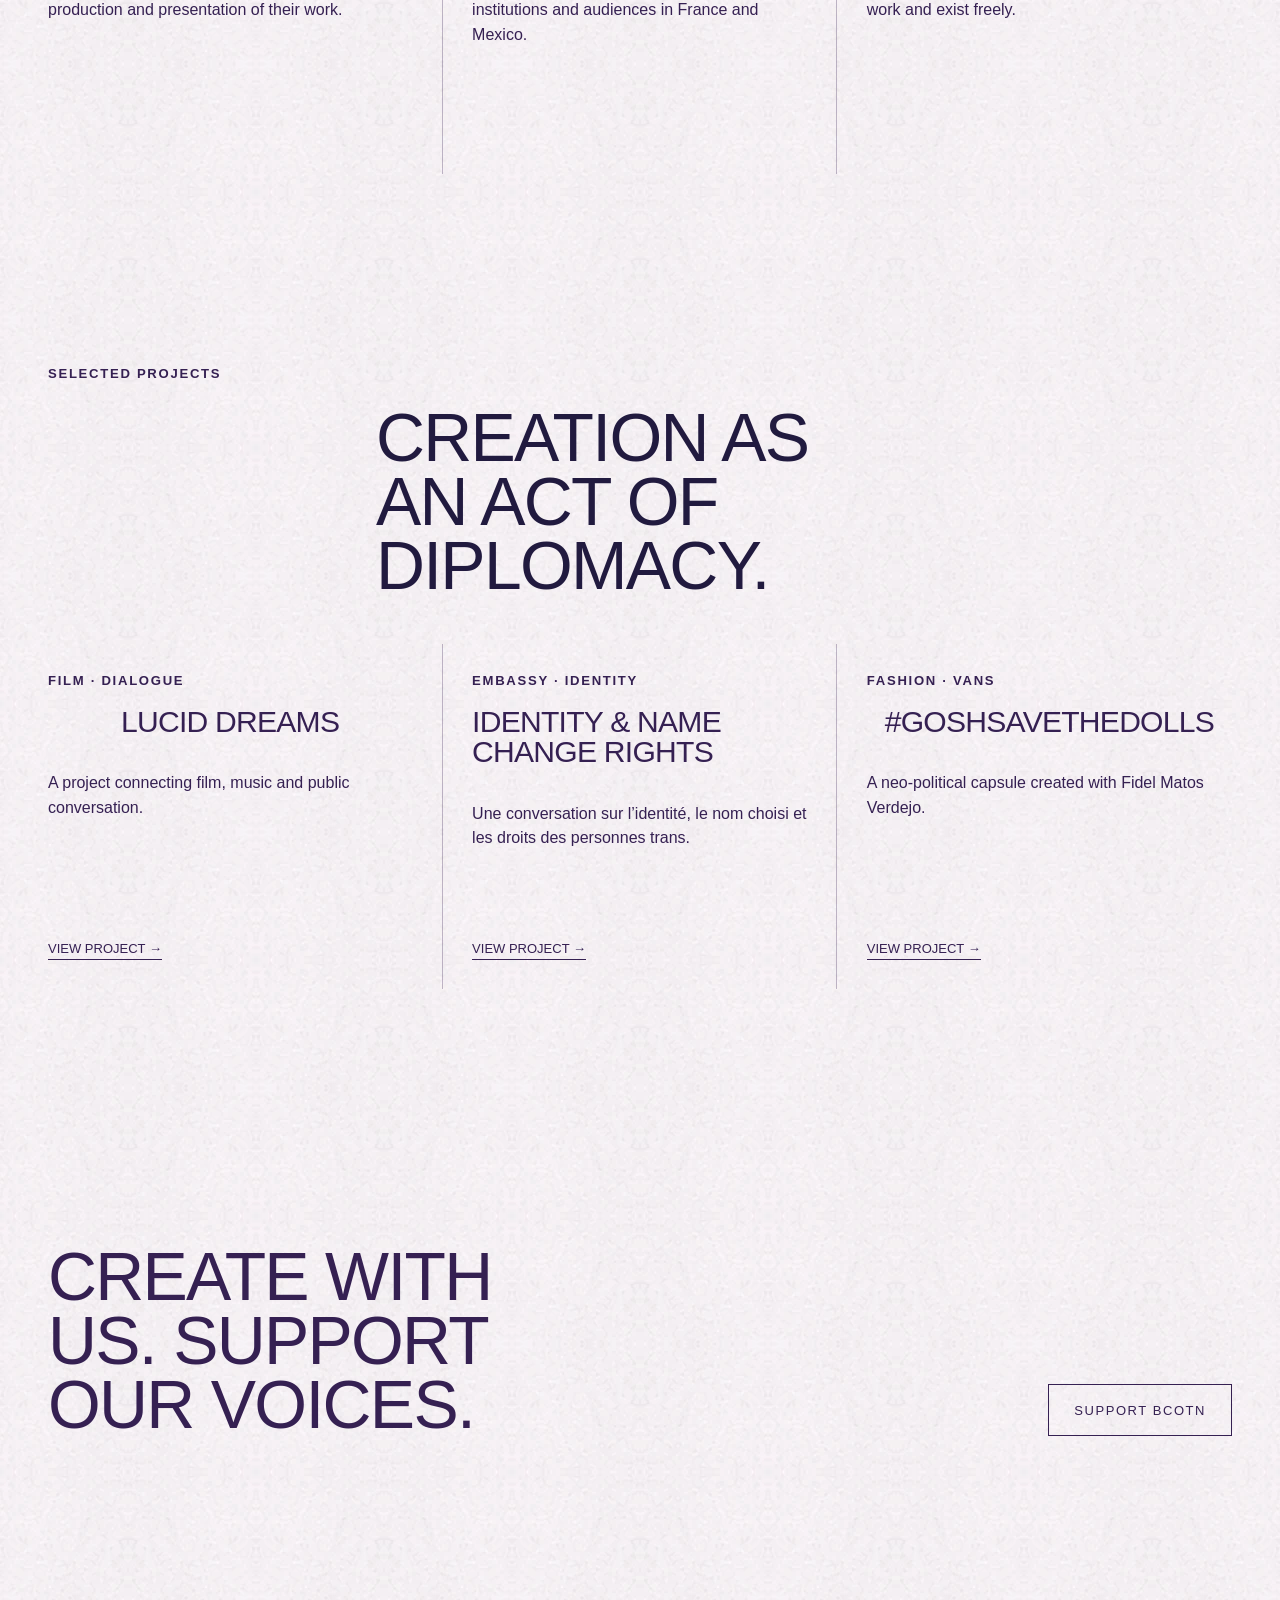
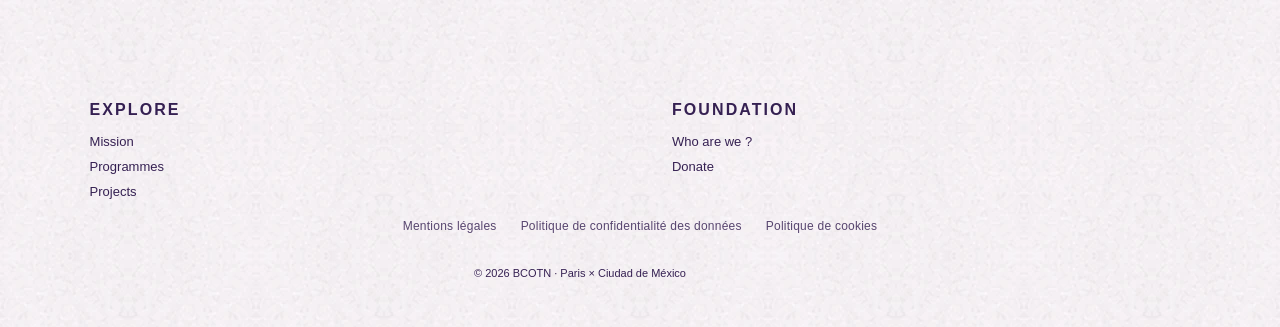
==== commit fcdc304b: "Noticeably increase logo left spacing and load fresh stylesheet on all pages" ====
--- a/index.html
+++ b/index.html
@@ -43,7 +43,7 @@
   }
 }
 </style>
-<link rel="stylesheet" href="/bcotn-header-wordmark-v126.css"></head>
+<link rel="stylesheet" href="/bcotn-header-wordmark-v129.css"></head>
   <body class="page-home">
     <header class="site-header" id="site-content">
       <div class="header-shell">
--- a/bcotn-header-wordmark-v129.css
+++ b/bcotn-header-wordmark-v129.css
@@ -0,0 +1,22 @@
+/* Shared header wordmark — identical geometry on every route at each viewport. */
+@media(min-width:1101px){
+ html body .site-header,html body.page-home .site-header,html body .site-header.is-compact{width:calc(100% - 56px)!important;max-width:none!important;margin:0 28px!important;height:clamp(80px,8vw,115px)!important;min-height:0!important;max-height:none!important;padding:0!important}
+ html body .site-header .header-shell,html body.page-home .site-header .header-shell,html body .site-header.is-compact .header-shell{display:grid!important;grid-template-columns:minmax(260px,34%) minmax(0,1fr)!important;grid-template-rows:1fr!important;gap:clamp(12px,2vw,36px)!important;width:100%!important;height:100%!important;margin:0!important;padding:0!important;align-items:center!important}
+ html body .site-header .header-identity,html body.page-home .site-header .header-identity,html body .site-header.is-compact .header-identity{display:flex!important;position:relative!important;inset:auto!important;align-items:center!important;justify-content:flex-start!important;width:100%!important;height:100%!important;padding:0!important;margin:0!important;border:0!important;transform:none!important}
+ html body .site-header .brand,html body.page-home .site-header .brand,html body .site-header.is-compact .brand{display:flex!important;width:min(100%,470px)!important;max-width:470px!important;min-width:0!important;height:auto!important;margin:0!important;padding:0!important;transform:none!important}
+ html body .site-header .brand img,html body.page-home .site-header .brand img,html body .site-header.is-compact .brand img{width:100%!important;max-width:100%!important;min-width:0!important;max-height:115px!important;height:auto!important;object-fit:contain!important;object-position:left center!important;transform:none!important}
+}
+@media(max-width:1100px){
+ html body .site-header,html body.page-home .site-header,html body .site-header.is-compact{position:relative!important;width:calc(100% - 36px)!important;margin:0 18px!important;height:80px!important;min-height:0!important;padding:0!important}
+ html body .site-header .header-shell,html body.page-home .site-header .header-shell{display:block!important;width:100%!important;height:100%!important;margin:0!important;padding:0!important}
+ html body .site-header .header-identity,html body.page-home .site-header .header-identity{display:flex!important;position:relative!important;align-items:center!important;justify-content:flex-start!important;width:100%!important;height:100%!important;padding:0 104px 0 0!important;margin:0!important;border:0!important;transform:none!important}
+ html body .site-header .brand,html body.page-home .site-header .brand,html body .site-header.is-compact .brand{width:min(63vw,355px,calc(100vw - 140px))!important;max-width:355px!important;min-width:0!important;height:auto!important;margin:0!important;padding:0!important;flex-shrink:0!important;transform:none!important}
+ html body .site-header .brand img,html body.page-home .site-header .brand img,html body .site-header.is-compact .brand img{width:100%!important;height:auto!important;max-width:100%!important;max-height:66px!important;min-width:0!important;object-fit:contain!important;object-position:left center!important;transform:none!important}
+}
+@media(max-width:600px){html body .site-header,html body.page-home .site-header,html body .site-header.is-compact{height:70px!important}}
+
+/* Additional breathing room at the left edge; preserve logo dimensions and nav geometry. */
+@media(min-width:1101px){html body .site-header .header-identity .brand,html body.page-home .site-header .header-identity .brand,html body .site-header.is-compact .header-identity .brand{margin-left:clamp(64px,6vw,112px)!important}}
+@media(max-width:1100px){html body .site-header .header-identity .brand,html body.page-home .site-header .header-identity .brand,html body .site-header.is-compact .header-identity .brand{margin-left:18px!important}}
+
+@media(max-width:400px){html body .site-header .header-identity .brand,html body.page-home .site-header .header-identity .brand{margin-left:12px!important}}
